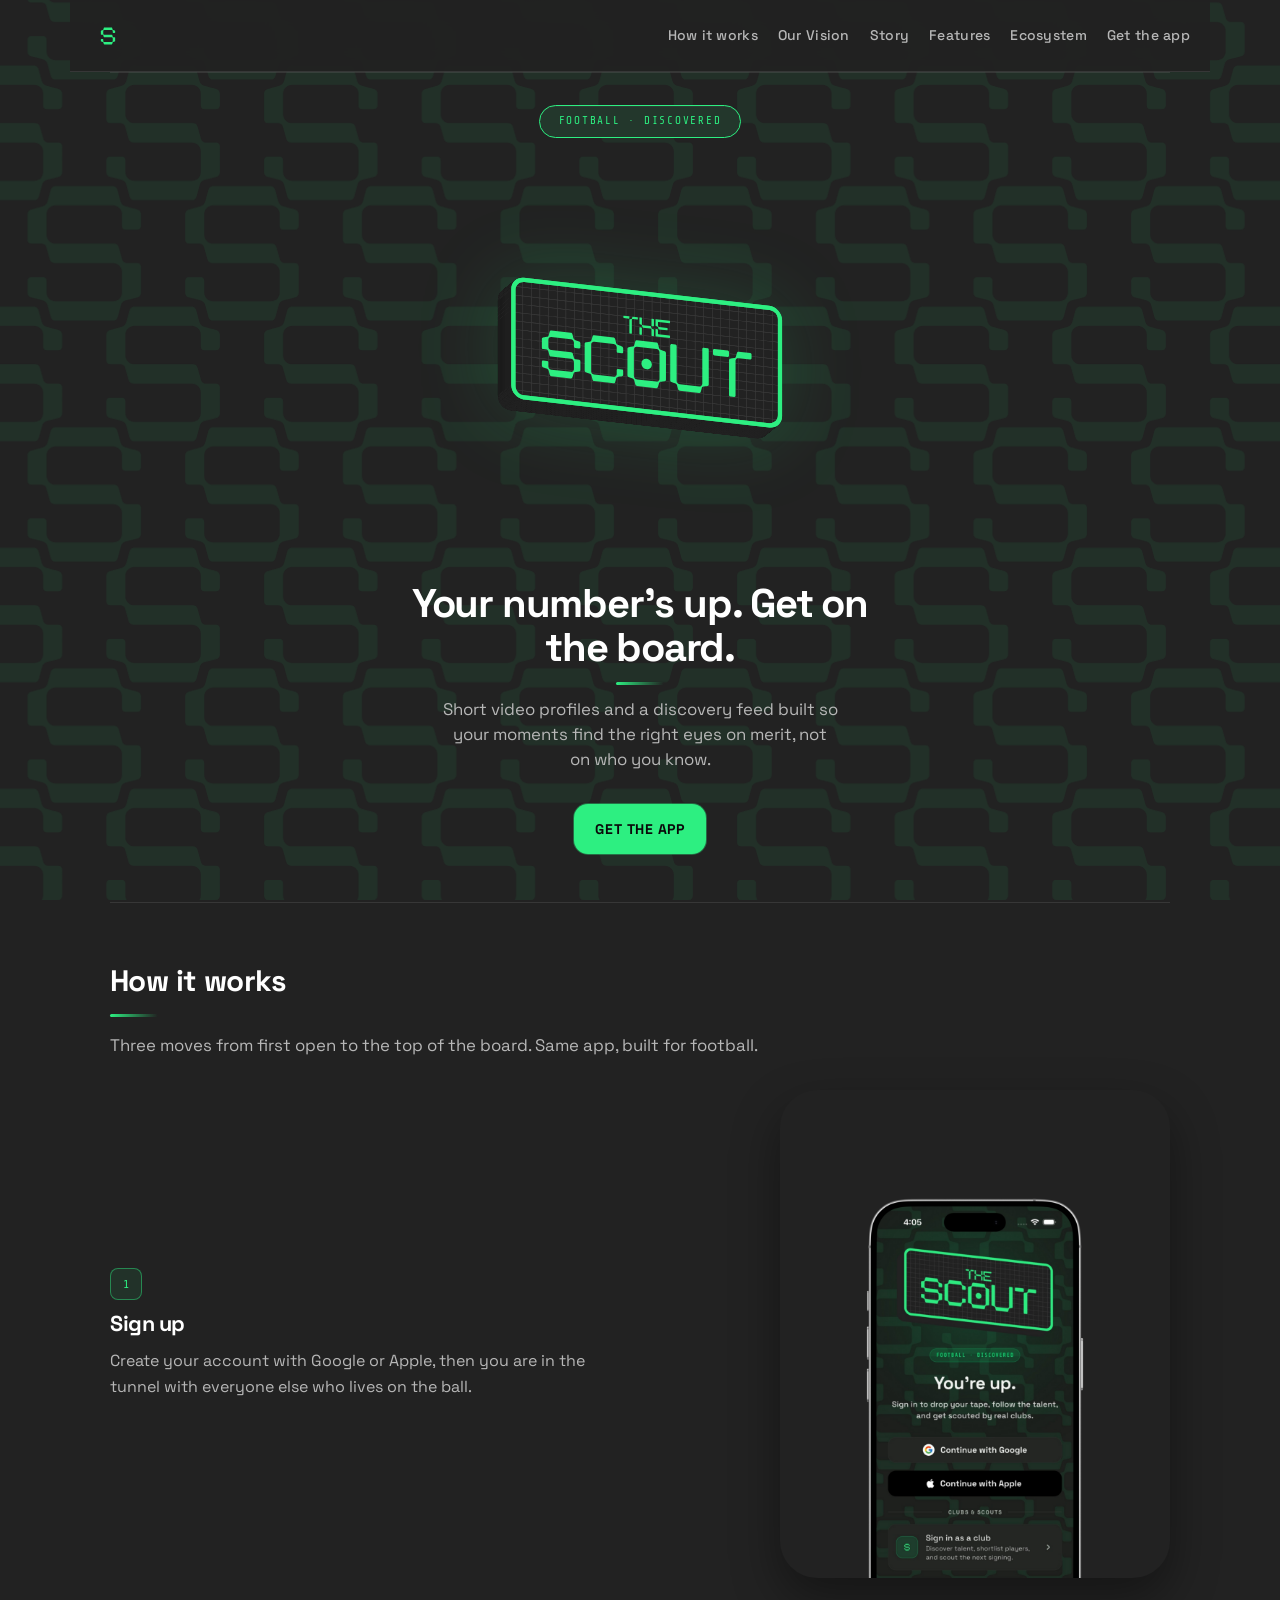
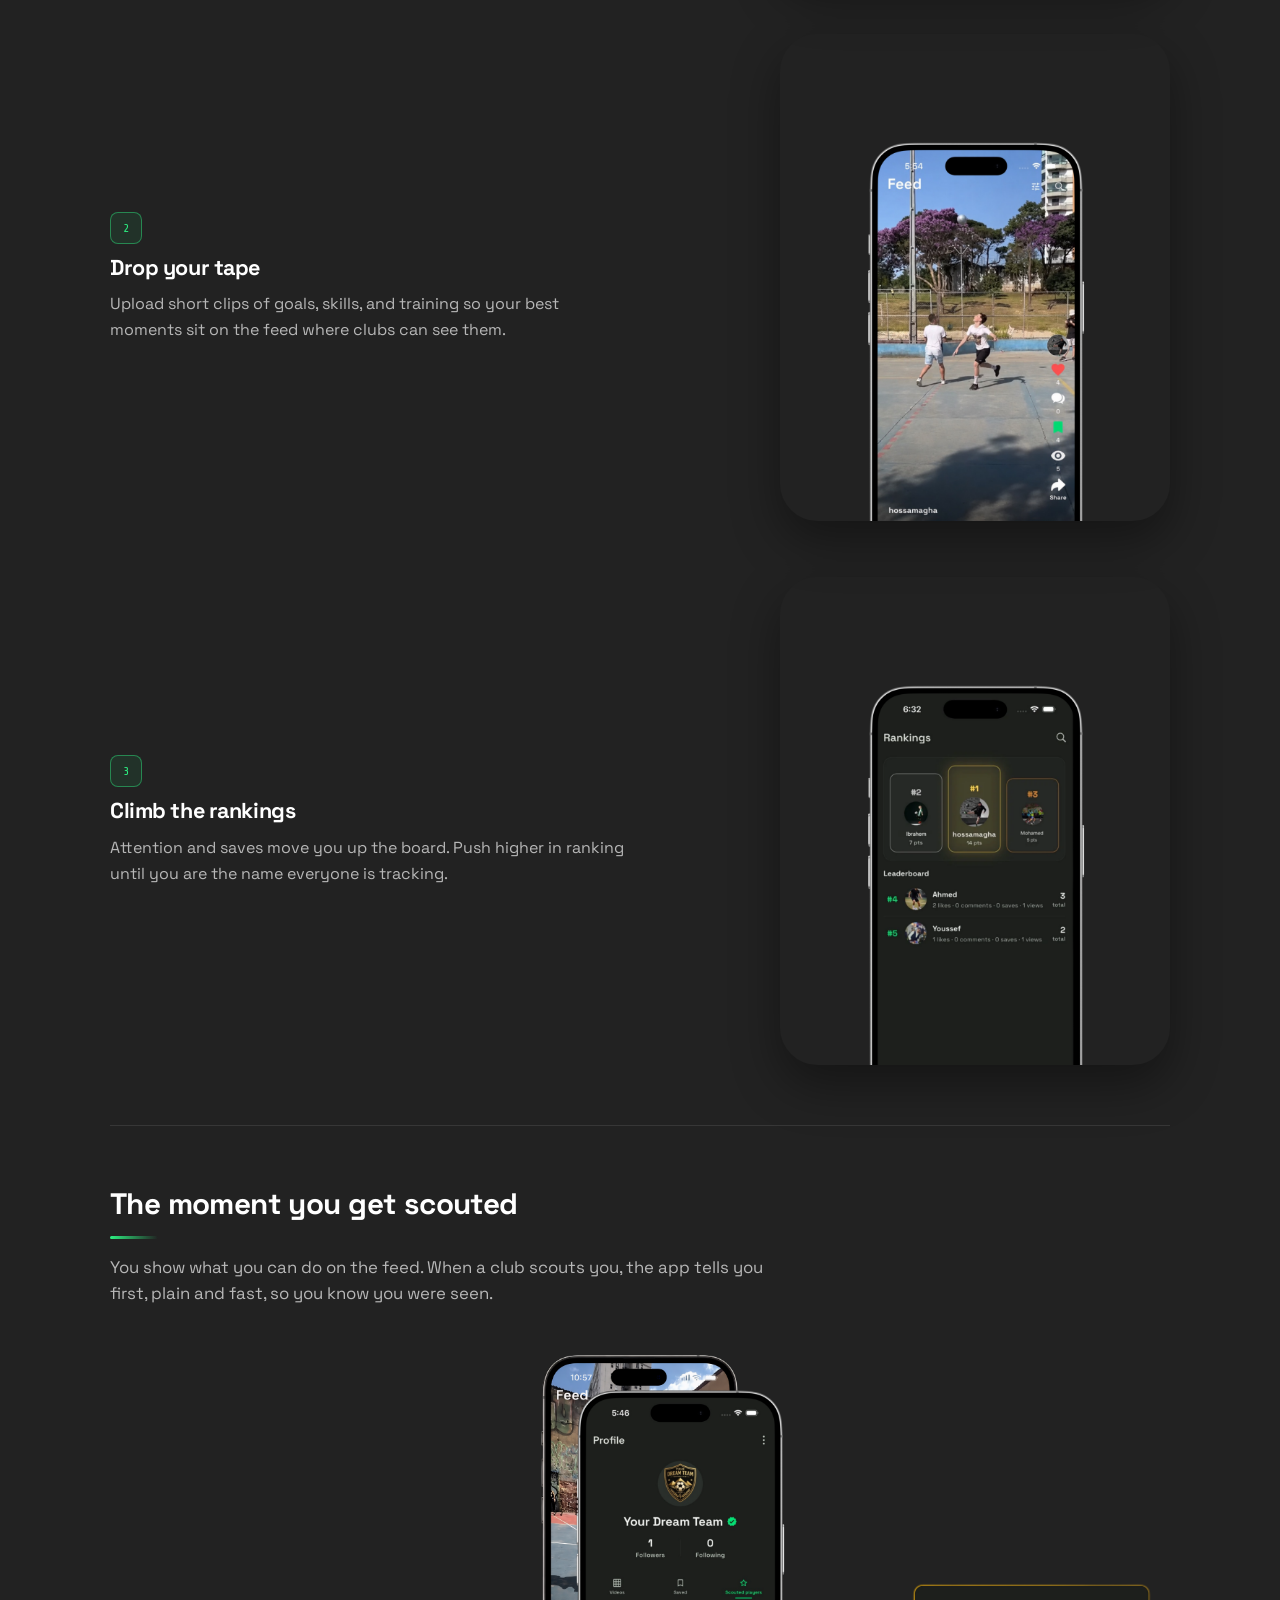
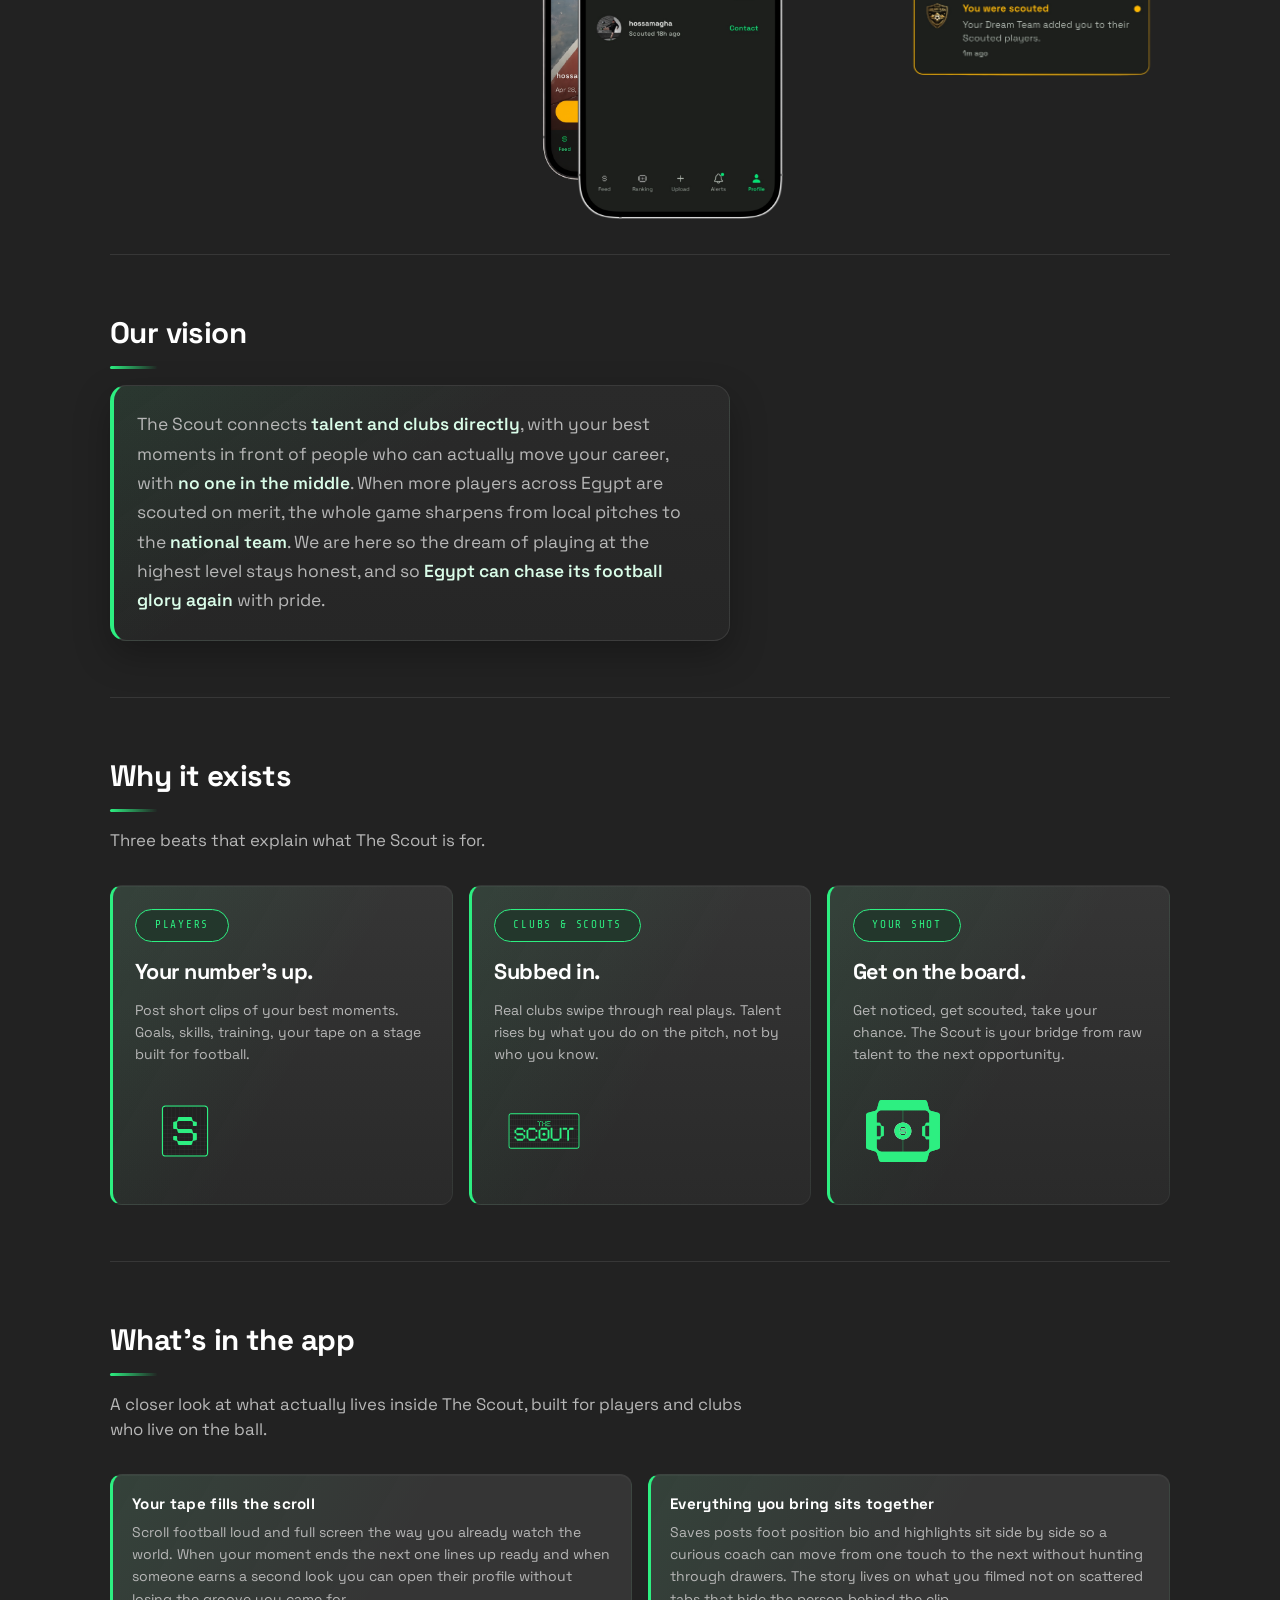
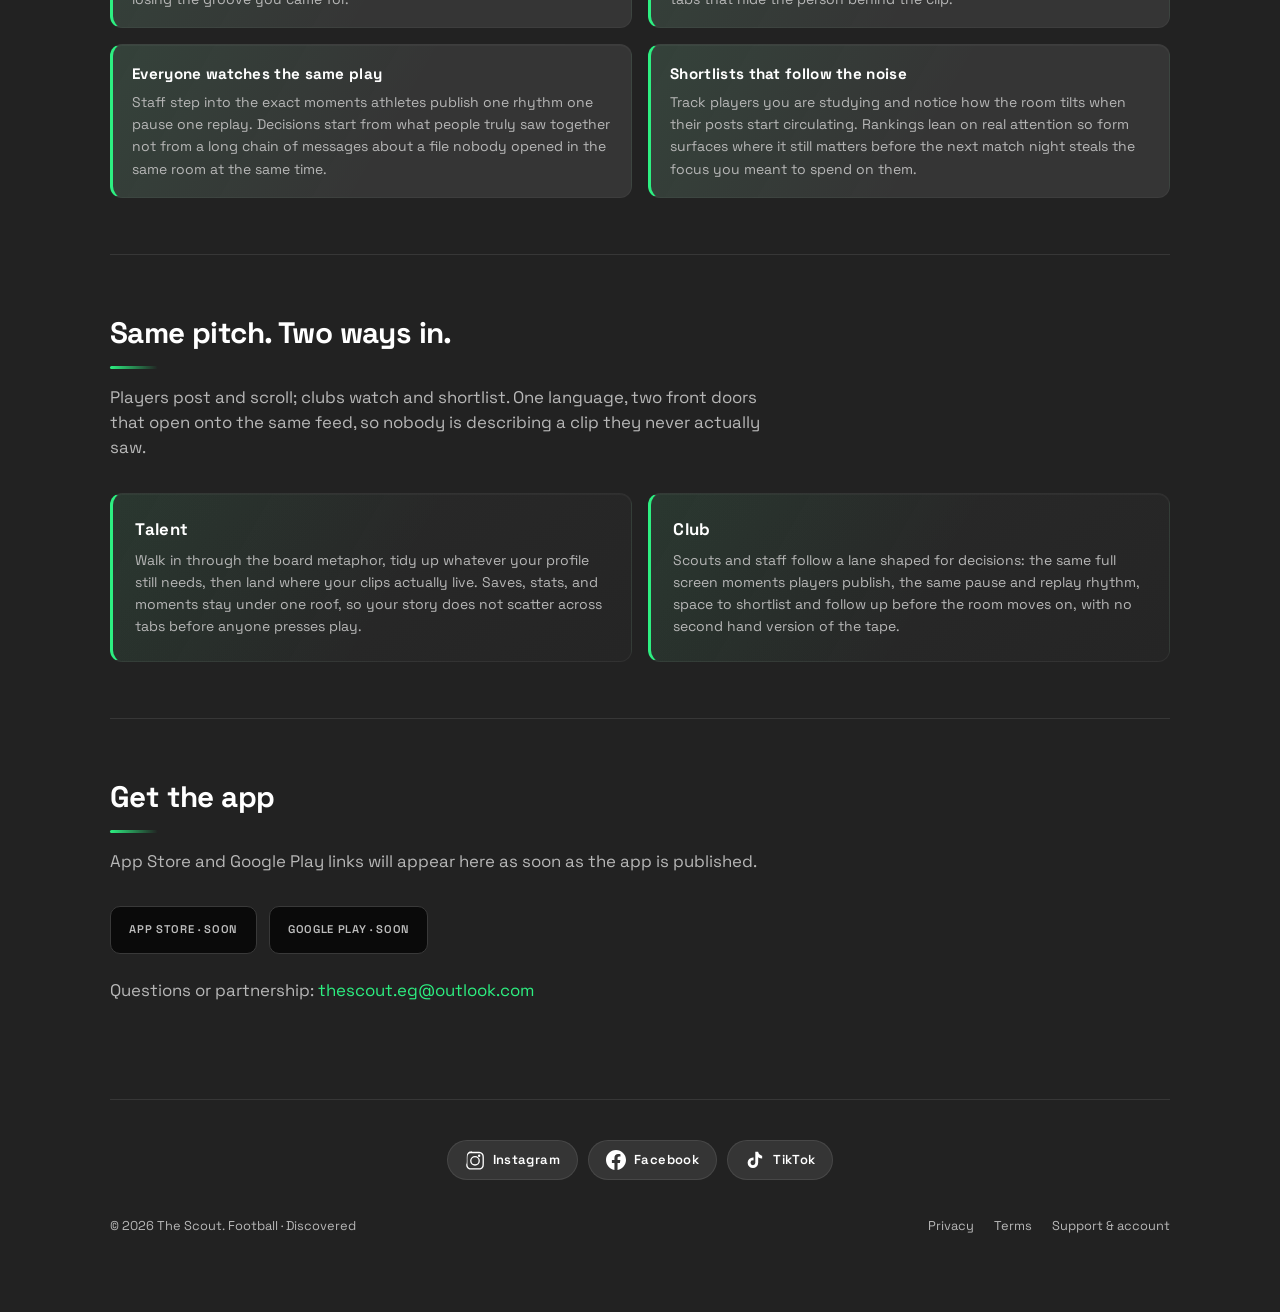
==== index.html @ c1dfa9cf "Add Instagram, Facebook, and TikTok buttons in footer Pill-style social links with icons; open in ne" ====
<!doctype html>
<html lang="en">
  <head>
    <meta charset="utf-8" />
    <meta name="viewport" content="width=device-width, initial-scale=1" />
    <title>The Scout · Football · Discovered</title>
    <meta
      name="description"
      content="The Scout connects Egyptian football talent with clubs directly, with video, profiles, and discovery and no gatekeepers in the middle."
    />
    <meta property="og:title" content="The Scout · Football · Discovered" />
    <meta
      property="og:description"
      content="Your moments, their decision, directly. Built so talent is seen on merit and Egypt’s game can rise again."
    />
    <meta property="og:type" content="website" />
    <link rel="icon" type="image/svg+xml" href="assets/brand/icon_s_green.svg" />
    <link rel="stylesheet" href="css/main.css?v=social-footer" />
    <script>
      document.documentElement.classList.add("js");
    </script>
  </head>
  <body>
    <div class="pattern-layer" aria-hidden="true"></div>
    <div class="glow-hero" aria-hidden="true"></div>

    <header class="nav">
      <div class="nav__progress" aria-hidden="true">
        <span class="nav__progress-bar"></span>
      </div>
      <div class="nav__ft-nod" id="ft-nod" hidden aria-hidden="true">
        <span class="nav__ft-nod__row">
          <svg
            class="nav__ft-nod__icon"
            width="11"
            height="11"
            viewBox="0 0 24 24"
            fill="none"
            stroke="currentColor"
            stroke-width="2"
            stroke-linecap="round"
            aria-hidden="true"
          >
            <circle cx="12" cy="14" r="7" />
            <path d="M12 11v3l2 1.5M9 2h6" />
          </svg>
          <span class="nav__ft-nod__mark" aria-hidden="true">90′</span>
        </span>
      </div>
      <a class="nav__brand" href="#top" aria-label="The Scout home">
        <img
          class="nav__icon"
          src="assets/brand/icon_s_green.svg"
          width="36"
          height="36"
          alt=""
        />
      </a>
      <nav aria-label="Page">
        <ul class="nav__links">
          <li><a href="#steps">How it works</a></li>
          <li><a href="#vision">Our Vision</a></li>
          <li><a href="#pillars">Story</a></li>
          <li><a href="#features">Features</a></li>
          <li><a href="#ecosystem">Ecosystem</a></li>
          <li><a href="#get-started">Get the app</a></li>
        </ul>
      </nav>
    </header>

    <main id="top" class="wrap">
      <section class="hero" aria-labelledby="hero-headline">
        <p class="hero__eyebrow accent-pill">Football · Discovered</p>
        <img
          class="hero__board"
          src="assets/brand/mark_3d.svg"
          width="400"
          height="260"
          alt="The Scout wordmark on a substitution board"
        />
        <h1 id="hero-headline" class="hero__headline">Your number’s up. Get on the board.</h1>
        <p class="hero__sub">
          Short video profiles and a discovery feed built so your moments find the right eyes on
          merit, not on who you know.
        </p>
        <div class="hero__ctas">
          <a class="btn btn--primary" href="#get-started">Get the app</a>
        </div>
      </section>

      <section id="steps" class="app-steps" aria-labelledby="steps-title">
        <h2 id="steps-title" class="section__title scroll-reveal">How it works</h2>
        <p class="section__lede scroll-reveal">
          Three moves from first open to the top of the board. Same app, built for football.
        </p>

        <article class="app-step scroll-reveal">
          <div class="app-step__copy">
            <span class="app-step__num" aria-hidden="true">1</span>
            <h3 class="app-step__title">Sign up</h3>
            <p class="app-step__text">
              Create your account with Google or Apple, then you are in the tunnel with everyone
              else who lives on the ball.
            </p>
          </div>
          <figure class="app-step__figure">
            <img
              class="app-step__img"
              src="assets/sign%20up%20screenshot.png?v=1"
              width="750"
              height="1624"
              alt="The Scout sign in screen with Continue with Google and Continue with Apple."
              loading="lazy"
              decoding="async"
            />
          </figure>
        </article>

        <article class="app-step scroll-reveal">
          <div class="app-step__copy">
            <span class="app-step__num" aria-hidden="true">2</span>
            <h3 class="app-step__title">Drop your tape</h3>
            <p class="app-step__text">
              Upload short clips of goals, skills, and training so your best moments sit on the feed
              where clubs can see them.
            </p>
          </div>
          <figure class="app-step__figure">
            <img
              class="app-step__img"
              src="assets/video%20screenshot.png?v=1"
              width="750"
              height="1624"
              alt="The Scout feed with a full screen clip and engagement actions."
              loading="lazy"
              decoding="async"
            />
          </figure>
        </article>

        <article class="app-step scroll-reveal">
          <div class="app-step__copy">
            <span class="app-step__num" aria-hidden="true">3</span>
            <h3 class="app-step__title">Climb the rankings</h3>
            <p class="app-step__text">
              Attention and saves move you up the board. Push higher in ranking until you are the
              name everyone is tracking.
            </p>
          </div>
          <figure class="app-step__figure">
            <img
              class="app-step__img"
              src="assets/Ranking%20screenshot.png?v=1"
              width="750"
              height="1624"
              alt="The Scout rankings screen with top three spotlight and leaderboard list."
              loading="lazy"
              decoding="async"
            />
          </figure>
        </article>
      </section>

      <section id="tape" class="tape-showcase tape-showcase--scout" aria-labelledby="tape-title">
        <h2 id="tape-title" class="section__title scroll-reveal">The moment you get scouted</h2>
        <p class="section__lede scroll-reveal">
          You show what you can do on the feed. When a club scouts you, the app tells you first, plain
          and fast, so you know you were seen.
        </p>
        <div class="tape-showcase__visual">
          <div class="tape-showcase__stage tape-scout-stack" id="tape-scout-stack">
            <figure class="tape-scout-base">
              <img
                class="tape-phone__img"
                src="assets/scouting.png?v=scout-feed-2026-05"
                width="780"
                height="1688"
                alt="The Scout feed with Scout action on a clip."
                loading="lazy"
                decoding="async"
              />
            </figure>
            <figure class="tape-scout-club">
              <img
                class="tape-phone__img"
                src="assets/club%20profile.png?v=1"
                width="780"
                height="1688"
                alt="Club profile with Scouted players tab and a player row."
                loading="lazy"
                decoding="async"
              />
            </figure>
            <div class="tape-scout-alert">
              <img
                class="tape-scout-alert__img"
                src="assets/scouted.png?v=1"
                width="640"
                height="240"
                alt="In-app alert: You were scouted. Your Dream Team added you to their Scouted players."
                loading="lazy"
                decoding="async"
              />
            </div>
          </div>
        </div>
      </section>

      <section id="vision" class="vision-section" aria-labelledby="vision-title">
        <h2 id="vision-title" class="section__title scroll-reveal">Our vision</h2>
        <div class="vision-panel scroll-reveal">
          <p class="vision-panel__text">
            The Scout connects <strong>talent and clubs directly</strong>, with your best moments in front
            of people who can actually move your career, with <strong>no one in the middle</strong>.
            When more players across Egypt are scouted on merit, the whole game sharpens from local
            pitches to the <strong>national team</strong>. We are here so the dream of playing at the
            highest level stays honest, and so <strong>Egypt can chase its football glory again</strong>
            with pride.
          </p>
        </div>
      </section>

      <section id="pillars" aria-labelledby="pillars-title">
        <h2 id="pillars-title" class="section__title scroll-reveal">Why it exists</h2>
        <p class="section__lede scroll-reveal">Three beats that explain what The Scout is for.</p>
        <div class="pillars">
          <article class="pillar scroll-reveal">
            <span class="accent-pill">Players</span>
            <h3 class="pillar__title">Your number’s up.</h3>
            <p>
              Post short clips of your best moments. Goals, skills, training, your tape on a stage
              built for football.
            </p>
            <img
              class="pillar__art"
              src="assets/brand/logo_app.svg"
              width="200"
              height="200"
              alt=""
            />
          </article>
          <article class="pillar scroll-reveal">
            <span class="accent-pill">Clubs &amp; Scouts</span>
            <h3 class="pillar__title">Subbed in.</h3>
            <p>
              Real clubs swipe through real plays. Talent rises by what you do on the pitch, not by
              who you know.
            </p>
            <img
              class="pillar__art"
              src="assets/brand/mark_board.svg"
              width="240"
              height="140"
              alt=""
            />
          </article>
          <article class="pillar scroll-reveal">
            <span class="accent-pill">Your shot</span>
            <h3 class="pillar__title">Get on the board.</h3>
            <p>
              Get noticed, get scouted, take your chance. The Scout is your bridge from raw talent
              to the next opportunity.
            </p>
            <img
              class="pillar__art"
              src="assets/brand/pitch_green.svg"
              width="280"
              height="160"
              alt=""
            />
          </article>
        </div>
      </section>

      <section id="features" aria-labelledby="features-title">
        <h2 id="features-title" class="section__title scroll-reveal">What’s in the app</h2>
        <p class="section__lede scroll-reveal">
          A closer look at what actually lives inside The Scout, built for players and clubs who
          live on the ball.
        </p>
        <div class="features features--quad">
          <div class="feature scroll-reveal">
            <h3>Your tape fills the scroll</h3>
            <p>
              Scroll football loud and full screen the way you already watch the world. When your
              moment ends the next one lines up ready and when someone earns a second look you can
              open their profile without losing the groove you came for.
            </p>
          </div>
          <div class="feature scroll-reveal">
            <h3>Everything you bring sits together</h3>
            <p>
              Saves posts foot position bio and highlights sit side by side so a curious coach can
              move from one touch to the next without hunting through drawers. The story lives on
              what you filmed not on scattered tabs that hide the person behind the clip.
            </p>
          </div>
          <div class="feature scroll-reveal">
            <h3>Everyone watches the same play</h3>
            <p>
              Staff step into the exact moments athletes publish one rhythm one pause one replay.
              Decisions start from what people truly saw together not from a long chain of messages
              about a file nobody opened in the same room at the same time.
            </p>
          </div>
          <div class="feature scroll-reveal">
            <h3>Shortlists that follow the noise</h3>
            <p>
              Track players you are studying and notice how the room tilts when their posts start
              circulating. Rankings lean on real attention so form surfaces where it still matters
              before the next match night steals the focus you meant to spend on them.
            </p>
          </div>
        </div>
      </section>

      <section id="ecosystem" aria-labelledby="eco-title">
        <h2 id="eco-title" class="section__title scroll-reveal">Same pitch. Two ways in.</h2>
        <p class="section__lede scroll-reveal">
          Players post and scroll; clubs watch and shortlist. One language, two front doors that
          open onto the same feed, so nobody is describing a clip they never actually saw.
        </p>
        <div class="dual">
          <div class="panel scroll-reveal">
            <h3>Talent</h3>
            <p>
              Walk in through the board metaphor, tidy up whatever your profile still needs, then
              land where your clips actually live. Saves, stats, and moments stay under one roof, so
              your story does not scatter across tabs before anyone presses play.
            </p>
          </div>
          <div class="panel scroll-reveal">
            <h3>Club</h3>
            <p>
              Scouts and staff follow a lane shaped for decisions: the same full screen moments
              players publish, the same pause and replay rhythm, space to shortlist and follow up
              before the room moves on, with no second hand version of the tape.
            </p>
          </div>
        </div>
      </section>

      <section id="get-started" aria-labelledby="get-title">
        <h2 id="get-title" class="section__title scroll-reveal">Get the app</h2>
        <p class="section__lede scroll-reveal">
          App Store and Google Play links will appear here as soon as the app is published.
        </p>
        <div class="stores scroll-reveal" aria-label="App stores (coming soon)">
          <span class="store-badge" title="Add App Store URL when available">App Store · soon</span>
          <span class="store-badge" title="Add Google Play URL when available">Google Play · soon</span>
        </div>
        <p class="section__lede" style="margin-top: 1.5rem; margin-bottom: 0.5rem">
          Questions or partnership:
          <a href="mailto:thescout.eg@outlook.com">thescout.eg@outlook.com</a>
        </p>
      </section>

      <footer>
        <nav class="social" aria-label="Follow The Scout on social media">
          <a
            class="social__btn"
            href="https://www.instagram.com/thescouteg/"
            target="_blank"
            rel="noopener noreferrer"
          >
            <svg class="social__icon" width="20" height="20" viewBox="0 0 24 24" aria-hidden="true">
              <path
                fill="currentColor"
                d="M12 2.163c3.204 0 3.584.012 4.85.07 1.17.054 1.97.24 2.427.403a4.92 4.92 0 0 1 1.77 1.153 4.92 4.92 0 0 1 1.153 1.77c.163.457.349 1.257.403 2.427.058 1.266.07 1.646.07 4.85s-.012 3.584-.07 4.85c-.054 1.17-.24 1.97-.403 2.427a4.92 4.92 0 0 1-1.153 1.77 4.92 4.92 0 0 1-1.77 1.153c-.457.163-1.257.349-2.427.403-1.266.058-1.646.07-4.85.07s-3.584-.012-4.85-.07c-1.17-.054-1.97-.24-2.427-.403a4.92 4.92 0 0 1-1.77-1.153 4.92 4.92 0 0 1-1.153-1.77c-.163-.457-.349-1.257-.403-2.427C2.175 15.747 2.163 15.367 2.163 12s.012-3.584.07-4.85c.054-1.17.24-1.97.403-2.427a4.92 4.92 0 0 1 1.153-1.77 4.92 4.92 0 0 1 1.77-1.153c.457-.163 1.257-.349 2.427-.403C8.416 2.175 8.796 2.163 12 2.163zm0 1.622c-3.16 0-3.533.012-4.771.07-1.006.046-1.554.215-1.918.357-.482.187-.826.41-1.187.771-.361.361-.584.705-.771 1.187-.142.364-.311.912-.357 1.918-.058 1.238-.07 1.611-.07 4.771s.012 3.533.07 4.771c.046 1.006.215 1.554.357 1.918.187.482.41.826.771 1.187.361.361.705.584 1.187.771.364.142.912.311 1.918.357 1.238.058 1.611.07 4.771.07s3.533-.012 4.771-.07c1.006-.046 1.554-.215 1.918-.357.482-.187.826-.41 1.187-.771.361-.361.584-.705.771-1.187.142-.364.311-.912.357-1.918.058-1.238.07-1.611.07-4.771s-.012-3.533-.07-4.771c-.046-1.006-.215-1.554-.357-1.918-.187-.482-.41-.826-.771-1.187a3.14 3.14 0 0 0-1.187-.771c-.364-.142-.912-.311-1.918-.357-1.238-.058-1.611-.07-4.771-.07zm0 3.351a5.864 5.864 0 1 1 0 11.728 5.864 5.864 0 0 1 0-11.728zm0 1.622a4.242 4.242 0 1 0 0 8.484 4.242 4.242 0 0 0 0-8.484zm6.406-1.845a1.44 1.44 0 1 1-2.881 0 1.44 1.44 0 0 1 2.881 0z"
              />
            </svg>
            Instagram
          </a>
          <a
            class="social__btn"
            href="https://www.facebook.com/profile.php?id=61590180351387"
            target="_blank"
            rel="noopener noreferrer"
          >
            <svg class="social__icon" width="20" height="20" viewBox="0 0 24 24" aria-hidden="true">
              <path
                fill="currentColor"
                d="M24 12.073c0-6.627-5.373-12-12-12s-12 5.373-12 12c0 5.99 4.388 10.954 10.125 11.854v-8.385H7.078v-3.47h3.047V9.43c0-3.007 1.792-4.669 4.533-4.669 1.312 0 2.686.235 2.686.235v2.953H15.83c-1.491 0-1.956.925-1.956 1.874v2.25h3.328l-.532 3.47h-2.796v8.385C19.612 23.027 24 18.062 24 12.073z"
              />
            </svg>
            Facebook
          </a>
          <a
            class="social__btn"
            href="https://www.tiktok.com/@thescouteg"
            target="_blank"
            rel="noopener noreferrer"
          >
            <svg class="social__icon" width="20" height="20" viewBox="0 0 24 24" aria-hidden="true">
              <path
                fill="currentColor"
                d="M19.59 6.69a4.83 4.83 0 0 1-3.77-4.25V2h-3.45v13.67a2.89 2.89 0 0 1-2.88 2.5 2.89 2.89 0 0 1-2.89-2.89 2.89 2.89 0 0 1 2.89-2.89c.28 0 .54.04.79.1V9.01a6.27 6.27 0 0 0-.79-.05 6.34 6.34 0 0 0-6.34 6.34 6.34 6.34 0 0 0 6.34 6.34 6.34 6.34 0 0 0 6.33-6.34V8.69a8.18 8.18 0 0 0 4.78 1.52V6.76a4.85 4.85 0 0 1-1.01-.07z"
              />
            </svg>
            TikTok
          </a>
        </nav>
        <div class="row">
          <p>
            © <span id="y"></span> The Scout. Football · Discovered
          </p>
          <div class="legal" aria-label="Legal">
            <a href="legal/privacy.html">Privacy</a>
            <a href="legal/terms.html">Terms</a>
            <a href="legal/support.html">Support &amp; account</a>
          </div>
        </div>
      </footer>
    </main>
    <script>
      (function redirectLegacyShareHash() {
        // Legacy links used `/#/s/<shareId>`. Route them to the new static share page.
        const hash = (window.location.hash || "").replace(/^#/, "");
        const m = hash.match(/^\/?s\/([^/?#]+)/i);
        if (!m) return;
        const shareId = encodeURIComponent(decodeURIComponent(m[1]));
        window.location.replace(`share/?shareId=${shareId}`);
      })();

      document.getElementById("y").textContent = new Date().getFullYear();

      (function scrollPolish() {
        const nav = document.querySelector(".nav");
        const reduceMotion = window.matchMedia("(prefers-reduced-motion: reduce)").matches;
        const reveals = document.querySelectorAll(".scroll-reveal");

        const ftNod = document.getElementById("ft-nod");
        const FT_NOD_KEY = "theScoutFtNod";

        const setProgress = () => {
          if (!nav) return 0;
          const scrollTop = window.scrollY || document.documentElement.scrollTop;
          const doc =
            document.documentElement.scrollHeight - document.documentElement.clientHeight;
          const p = doc > 0 ? Math.min(1, Math.max(0, scrollTop / doc)) : 0;
          nav.style.setProperty("--scroll-progress", String(p));
          return p;
        };

        const maybeFullTimeNod = (p) => {
          if (reduceMotion || !ftNod || sessionStorage.getItem(FT_NOD_KEY) === "1") return;
          if (p < 0.997) return;
          sessionStorage.setItem(FT_NOD_KEY, "1");
          ftNod.hidden = false;
          ftNod.classList.add("nav__ft-nod--play");
          let finished = false;
          const done = () => {
            if (finished) return;
            finished = true;
            ftNod.classList.remove("nav__ft-nod--play");
            ftNod.hidden = true;
            ftNod.removeEventListener("animationend", done);
          };
          ftNod.addEventListener("animationend", done);
          setTimeout(done, 3200);
        };

        const setRevealFromScroll = () => {
          if (reduceMotion) return;
          const vh = window.innerHeight || 1;
          /* fadeEnd at 1×vh: linear hits 1 when the block’s top reaches the viewport bottom edge (solid while still low), not near the top. Ramp from just below the fold. */
          const fadeStart = vh * 1.1;
          const fadeEnd = vh * 1.0;
          const span = Math.max(40, fadeStart - fadeEnd);
          const gamma = 0.95;
          reveals.forEach((el) => {
            const top = el.getBoundingClientRect().top;
            const linear = Math.min(1, Math.max(0, (fadeStart - top) / span));
            const t = Math.pow(linear, gamma);
            el.style.setProperty("--reveal", String(t));
          });
        };

        const tape = document.querySelector("#tape.tape-showcase--scout");
        const setTapeStackProgress = () => {
          if (!tape) return;
          if (reduceMotion) {
            const r = tape.getBoundingClientRect();
            const vh = window.innerHeight || 1;
            const inView = r.bottom > 0 && r.top < vh;
            tape.style.setProperty("--tape-club", inView ? "1" : "0");
            tape.style.setProperty("--tape-alert", inView ? "1" : "0");
            return;
          }
          const vh = window.innerHeight || 1;
          const r = tape.getBoundingClientRect();
          const top = r.top;
          const h = Math.max(r.height, vh * 0.35);
          const uStart = vh * 0.993;
          const uEnd = -h * 0.5;
          const span = Math.max(250, uStart - uEnd);
          let u = (uStart - top) / span;
          u = Math.min(1, Math.max(0, u));
          const club = Math.min(1, Math.max(0, (u - 0.32) / 0.28));
          const alert = Math.min(1, Math.max(0, (u - 0.6) / 0.32));
          tape.style.setProperty("--tape-club", String(Math.pow(club, 0.94)));
          tape.style.setProperty("--tape-alert", String(Math.pow(alert, 0.92)));
        };

        let ticking = 0;
        const tick = () => {
          ticking = 0;
          const p = setProgress();
          setRevealFromScroll();
          setTapeStackProgress();
          maybeFullTimeNod(p);
        };

        tick();
        window.addEventListener(
          "scroll",
          () => {
            if (ticking) return;
            ticking = requestAnimationFrame(tick);
          },
          { passive: true }
        );
        window.addEventListener(
          "resize",
          () => {
            if (ticking) return;
            ticking = requestAnimationFrame(tick);
          },
          { passive: true }
        );

        if (reduceMotion) {
          reveals.forEach((el) => el.style.removeProperty("--reveal"));
        }
      })();
    </script>
  </body>
</html>
---- css/main.css ----
/* The Scout — marketing site. Palette from lib/core/constants/app_colors.dart */
@font-face {
  font-family: "Space Grotesk";
  src: url("../assets/Fonts/Space_Grotesk/static/SpaceGrotesk-Regular.ttf") format("truetype");
  font-weight: 400;
  font-style: normal;
  font-display: swap;
}

@font-face {
  font-family: "Space Grotesk";
  src: url("../assets/Fonts/Space_Grotesk/static/SpaceGrotesk-Medium.ttf") format("truetype");
  font-weight: 500;
  font-style: normal;
  font-display: swap;
}

@font-face {
  font-family: "Space Grotesk";
  src: url("../assets/Fonts/Space_Grotesk/static/SpaceGrotesk-SemiBold.ttf") format("truetype");
  font-weight: 600;
  font-style: normal;
  font-display: swap;
}

@font-face {
  font-family: "Space Grotesk";
  src: url("../assets/Fonts/Space_Grotesk/static/SpaceGrotesk-Bold.ttf") format("truetype");
  font-weight: 700;
  font-style: normal;
  font-display: swap;
}

@font-face {
  font-family: "Share Tech Mono";
  src: url("../assets/Fonts/Share_Tech_Mono/ShareTechMono-Regular.ttf") format("truetype");
  font-weight: 400;
  font-style: normal;
  font-display: swap;
}

:root {
  --scaffold: #222222;
  --surface: #2a2a2a;
  --surface-2: #353535;
  --text: #ffffff;
  --text-muted: #b7b7b7;
  --accent: #2def81;
  --accent-soft: rgba(45, 239, 129, 0.2);
  --accent-wash: rgba(45, 239, 129, 0.12);
  --board-line: #5e5e5e;
  --danger: #ff4d4d;
  --font-display: "Space Grotesk", system-ui, sans-serif;
  --font-body: "Space Grotesk", system-ui, sans-serif;
  --font-mono: "Share Tech Mono", ui-monospace, monospace;
  --radius: 16px;
  --radius-sm: 12px;
  --nav-h: 72px;
  --max: 1100px;
  --pattern-opacity: 0.07;
}

*,
*::before,
*::after {
  box-sizing: border-box;
}

html {
  scroll-behavior: smooth;
}

@media (prefers-reduced-motion: reduce) {
  html {
    scroll-behavior: auto;
  }

  *,
  *::before,
  *::after {
    animation-duration: 0.01ms !important;
    transition-duration: 0.01ms !important;
  }
}

body {
  margin: 0;
  font-family: var(--font-body);
  font-size: 16px;
  font-weight: 400;
  line-height: 1.5;
  color: var(--text);
  background: var(--scaffold);
  -webkit-font-smoothing: antialiased;
}

::selection {
  background: rgba(45, 239, 129, 0.28);
  color: var(--text);
}

a {
  color: var(--accent);
  text-decoration: none;
}

a:hover {
  text-decoration: underline;
  text-underline-offset: 3px;
}

img,
svg {
  max-width: 100%;
  height: auto;
  vertical-align: middle;
}

/* —— Pattern + glow (echo StartupBrandSplash) —— */
.pattern-layer {
  position: fixed;
  inset: 0;
  z-index: 0;
  pointer-events: none;
  opacity: var(--pattern-opacity);
  background: url("../assets/brand/pattern.svg") center / cover no-repeat;
}

.glow-hero {
  position: fixed;
  top: -20%;
  left: 50%;
  transform: translateX(-50%);
  width: min(100vw, 900px);
  height: 70vh;
  z-index: 0;
  pointer-events: none;
  background: radial-gradient(ellipse 80% 60% at 50% 0%,
      rgba(45, 239, 129, 0.12),
      transparent 55%);
}

/* —— Nav —— */
.nav {
  --scroll-progress: 0;
  position: sticky;
  top: 0;
  z-index: 100;
  display: flex;
  align-items: center;
  justify-content: space-between;
  min-height: var(--nav-h);
  padding: 0 1.25rem;
  max-width: calc(var(--max) + 2.5rem);
  margin: 0 auto;
  border-bottom: 1px solid rgba(94, 94, 94, 0.35);
  background: color-mix(in srgb, var(--scaffold) 88%, transparent);
  backdrop-filter: blur(12px);
}

.nav__progress {
  position: absolute;
  left: 0;
  right: 0;
  bottom: 0;
  height: 2px;
  overflow: hidden;
  pointer-events: none;
  z-index: 2;
}

.nav__progress-bar {
  display: block;
  height: 100%;
  width: 100%;
  transform-origin: left center;
  transform: scaleX(var(--scroll-progress, 0));
  background: var(--accent);
  opacity: 0.88;
}

/* Easter egg: tiny stopwatch + 90′ when progress first hits full (session once; see index.html). */
.nav__ft-nod {
  position: absolute;
  right: 1rem;
  bottom: 5px;
  z-index: 3;
  display: flex;
  align-items: center;
  pointer-events: none;
  color: rgba(183, 183, 183, 0.72);
  font-family: var(--font-mono);
  font-size: 10px;
  font-weight: 400;
  letter-spacing: 0.06em;
  line-height: 1;
  opacity: 0;
}

.nav__ft-nod__row {
  display: inline-flex;
  align-items: center;
  gap: 0.2rem;
}

.nav__ft-nod__icon {
  display: block;
  flex-shrink: 0;
  opacity: 0.88;
}

.nav__ft-nod__mark {
  transform: translateY(0.5px);
}

.nav__ft-nod--play {
  animation: scout-ft-nod 2.75s ease forwards;
}

@keyframes scout-ft-nod {
  0% {
    opacity: 0;
    transform: translateY(3px);
  }

  14% {
    opacity: 0.52;
    transform: translateY(0);
  }

  72% {
    opacity: 0.46;
    transform: translateY(0);
  }

  100% {
    opacity: 0;
    transform: translateY(0);
  }
}

@media (prefers-reduced-motion: reduce) {
  .nav__ft-nod--play {
    animation: none;
  }
}

@media (max-width: 720px) {
  .nav__ft-nod {
    right: 0.45rem;
    bottom: 4px;
    font-size: 9px;
  }

  .nav__ft-nod__icon {
    width: 10px;
    height: 10px;
  }
}

@media (prefers-reduced-motion: no-preference) {
  .nav__progress-bar {
    transition: transform 0.12s ease-out;
  }

  /* Opacity scrubbed from scroll via --reveal on each element (see index.html). */
  .js .scroll-reveal {
    opacity: var(--reveal, 0);
  }
}

@media (prefers-reduced-motion: reduce) {
  .js .scroll-reveal {
    opacity: 1;
  }
}

@media print {
  .scroll-reveal {
    opacity: 1 !important;
  }
}

.nav__brand {
  display: flex;
  align-items: center;
  gap: 0.65rem;
}

.nav__icon {
  width: 36px;
  height: 36px;
}

.nav__links {
  display: flex;
  flex-wrap: wrap;
  align-items: center;
  justify-content: flex-end;
  gap: 0.35rem 1.25rem;
  list-style: none;
  margin: 0;
  padding: 0;
  font-size: 0.875rem;
  font-weight: 500;
  letter-spacing: 0.02em;
}

.nav__links a {
  color: var(--text-muted);
  text-decoration: none;
  transition: color 0.18s ease;
}

.nav__links a:hover {
  color: var(--accent);
  text-decoration: none;
}

.nav__links a:focus-visible {
  outline: 2px solid var(--accent);
  outline-offset: 3px;
  border-radius: 4px;
}

/* —— Layout —— */
.wrap {
  position: relative;
  z-index: 1;
  max-width: var(--max);
  margin: 0 auto;
  padding: 0 1.25rem 4rem;
}

/* —— Hero —— */
.hero {
  min-height: calc(100vh - var(--nav-h));
  display: flex;
  flex-direction: column;
  align-items: center;
  justify-content: center;
  text-align: center;
  padding: 2rem 0 3rem;
}

/* Neon pill: mono inside only (reference UI). Use sparingly. */
.accent-pill {
  display: inline-flex;
  align-items: center;
  justify-content: center;
  margin: 0;
  padding: 0.5rem 1.15rem;
  font-family: var(--font-mono);
  font-size: 0.6875rem;
  font-weight: 400;
  letter-spacing: 0.16em;
  line-height: 1.35;
  text-transform: uppercase;
  color: var(--accent);
  border: 1px solid var(--accent);
  border-radius: 9999px;
  background: color-mix(in srgb, var(--accent) 10%, var(--scaffold) 90%);
  box-shadow: inset 0 1px 0 rgba(255, 255, 255, 0.04);
}

.hero__eyebrow.accent-pill {
  margin: 0 0 1.25rem;
}

.hero__board {
  width: min(92vw, 400px);
  margin-bottom: 1.5rem;
  filter: drop-shadow(0 0 40px rgba(45, 239, 129, 0.15));
}

.hero__headline {
  font-family: var(--font-display);
  font-size: clamp(1.75rem, 4vw, 2.5rem);
  font-weight: 700;
  letter-spacing: -0.03em;
  line-height: 1.1;
  margin: 0 0 0.75rem;
  max-width: 20ch;
}

.hero__headline::after {
  content: "";
  display: block;
  width: 3rem;
  height: 3px;
  margin: 0.75rem auto 0;
  border-radius: 2px;
  background: linear-gradient(90deg, var(--accent), transparent);
}

.hero__sub {
  color: var(--text-muted);
  font-size: 1.05rem;
  max-width: 36ch;
  margin: 0 0 2rem;
}

.hero__ctas {
  display: flex;
  flex-wrap: wrap;
  gap: 0.75rem;
  justify-content: center;
}

/* —— Buttons —— */
.btn {
  display: inline-flex;
  align-items: center;
  justify-content: center;
  gap: 0.5rem;
  padding: 0.9rem 1.35rem;
  font-family: var(--font-body);
  font-size: 0.875rem;
  font-weight: 700;
  letter-spacing: 0.04em;
  text-transform: uppercase;
  text-decoration: none;
  border: none;
  border-radius: 14px;
  cursor: pointer;
  transition: background 0.2s, color 0.2s, box-shadow 0.2s;
}

.btn:focus-visible {
  outline: 2px solid var(--accent);
  outline-offset: 3px;
}

.btn:disabled,
.btn[aria-disabled="true"] {
  opacity: 0.55;
  cursor: not-allowed;
  pointer-events: none;
}

.btn--primary {
  background: var(--accent);
  color: #0a0a0a;
  box-shadow: 0 0 0 1px rgba(45, 239, 129, 0.35);
}

.btn--primary:hover {
  filter: brightness(1.05);
  text-decoration: none;
  box-shadow: 0 0 24px rgba(45, 239, 129, 0.25);
}

.btn--ghost {
  background: var(--surface-2);
  color: var(--text);
  border: 1px solid rgba(94, 94, 94, 0.5);
}

.btn--ghost:hover {
  border-color: var(--accent);
  color: var(--accent);
  text-decoration: none;
}

/* —— Sections —— */
section {
  padding: 3.5rem 0;
  border-top: 1px solid rgba(94, 94, 94, 0.35);
}

.section__title {
  font-family: var(--font-display);
  font-size: clamp(1.5rem, 3vw, 1.85rem);
  font-weight: 700;
  letter-spacing: -0.02em;
  margin: 0 0 1rem;
}

.section__title::after {
  content: "";
  display: block;
  width: 3rem;
  height: 3px;
  margin-top: 0.65rem;
  border-radius: 2px;
  background: linear-gradient(90deg, var(--accent), transparent);
}

.section__lede {
  color: var(--text-muted);
  max-width: 60ch;
  margin: 0 0 2rem;
  font-size: 1.05rem;
}

.section__lede strong {
  color: color-mix(in srgb, var(--text) 88%, var(--accent) 12%);
  font-weight: 600;
}

/* —— How it works (onboarding mockups) —— */
.app-step {
  display: grid;
  gap: 1.35rem;
  align-items: start;
  margin: 0 0 3.25rem;
  padding-bottom: 0.25rem;
}

.app-step:last-of-type {
  margin-bottom: 0;
}

.app-step__copy {
  max-width: 52ch;
}

.app-step__num {
  display: inline-flex;
  align-items: center;
  justify-content: center;
  width: 2rem;
  height: 2rem;
  margin-bottom: 0.5rem;
  font-family: var(--font-mono);
  font-size: 0.75rem;
  font-weight: 400;
  letter-spacing: 0.08em;
  color: var(--accent);
  border: 1px solid rgba(45, 239, 129, 0.45);
  border-radius: 8px;
  background: rgba(45, 239, 129, 0.08);
}

.app-step__title {
  font-family: var(--font-display);
  font-size: clamp(1.15rem, 2.4vw, 1.35rem);
  font-weight: 700;
  letter-spacing: -0.02em;
  margin: 0 0 0.45rem;
  color: var(--text);
}

.app-step__text {
  margin: 0;
  color: var(--text-muted);
  font-size: 1rem;
  line-height: 1.62;
}

.app-step__figure {
  margin: 0;
  justify-self: center;
  width: 100%;
  max-width: min(390px, 86vw);
}

.app-step__img {
  display: block;
  width: 100%;
  height: auto;
  border-radius: 2.35rem;
  box-shadow: 0 20px 48px rgba(0, 0, 0, 0.38);
}

@media (min-width: 820px) {
  .app-step {
    grid-template-columns: minmax(0, 1fr) min(390px, 44vw);
    gap: 2rem 2.5rem;
    align-items: center;
  }

  .app-step__figure {
    justify-self: end;
    max-width: min(413px, 44vw);
  }
}

/* —— Tape showcase (stacked scout moment) —— */
.tape-showcase {
  overflow-x: clip;
}

.tape-showcase--scout {
  --tape-club: 0;
  --tape-alert: 0;
}

.tape-showcase__visual {
  margin-top: 0.25rem;
  padding: 0;
  background: none;
  border: none;
  box-shadow: none;
}

.tape-showcase__stage.tape-scout-stack {
  position: relative;
  width: 100%;
  max-width: min(348px, 92vw);
  margin-inline: auto;
  line-height: 0;
}

.tape-scout-base {
  position: relative;
  z-index: 1;
  margin: 0;
}

.tape-phone__img {
  display: block;
  width: 100%;
  height: auto;
  border-radius: 2.35rem;
}

.tape-scout-club {
  position: absolute;
  left: 0;
  top: 0;
  z-index: 2;
  width: 100%;
  height: 100%;
  margin: 0;
  display: flex;
  align-items: flex-start;
  justify-content: center;
  pointer-events: none;
}

.tape-scout-club .tape-phone__img {
  width: 100%;
  height: auto;
  max-width: 100%;
  border-radius: 2.35rem;
  opacity: var(--tape-club, 0);
  transform: translate(
      calc((1 - var(--tape-club, 0)) * 46% + var(--tape-club, 0) * 11%),
      calc((1 - var(--tape-club, 0)) * 36% + var(--tape-club, 0) * 8%)
    )
    scale(calc(0.94 + 0.06 * var(--tape-club, 0)));
}

.tape-scout-alert {
  position: absolute;
  z-index: 3;
  left: auto;
  right: max(0.55%, 0.08rem);
  top: auto;
  bottom: 0;
  width: min(268px, 78%);
  max-width: calc(100% - 0.85rem);
  pointer-events: none;
  /* Slide R→L; +2px right and +10px down vs previous rest (single translate). */
  transform: translate(
    calc(2px + (1 - var(--tape-alert, 0)) * min(95vw, 320px)),
    10px
  );
}

.tape-scout-alert__img {
  display: block;
  width: 100%;
  height: auto;
}

@media (min-width: 900px) {
  .tape-showcase__stage.tape-scout-stack {
    max-width: min(368px, 36vw);
  }

  .tape-scout-alert {
    width: min(292px, 72%);
    right: max(0.45%, 0.06rem);
    bottom: 0;
    transform: translate(
      calc(2px + (1 - var(--tape-alert, 0)) * min(90vw, 340px)),
      10px
    );
  }
}

/* —— Our vision (statement panel) —— */
.vision-panel {
  max-width: 62ch;
  margin: 0;
  padding: 1.55rem 1.5rem 1.55rem 1.45rem;
  border-radius: var(--radius);
  border: 1px solid rgba(94, 94, 94, 0.38);
  border-left: 4px solid var(--accent);
  background:
    linear-gradient(145deg, rgba(45, 239, 129, 0.07) 0%, transparent 42%),
    linear-gradient(180deg, var(--surface) 0%, #262626 100%);
  box-shadow: 0 14px 36px rgba(0, 0, 0, 0.28);
}

.vision-panel__text {
  margin: 0;
  color: var(--text-muted);
  font-size: clamp(1rem, 2.3vw, 1.09rem);
  line-height: 1.68;
  font-weight: 400;
}

.vision-panel__text strong {
  color: color-mix(in srgb, var(--text) 82%, var(--accent) 18%);
  font-weight: 600;
}

@media (max-width: 720px) {
  .vision-panel {
    padding: 1.25rem 1.15rem 1.25rem 1.1rem;
  }
}

/* —— Pillars (onboarding echo) —— */
.pillars {
  display: grid;
  grid-template-columns: repeat(auto-fit, minmax(260px, 1fr));
  gap: 1rem;
}

.pillar {
  position: relative;
  background:
    linear-gradient(120deg, rgba(45, 239, 129, 0.07) 0%, transparent 55%),
    linear-gradient(180deg, var(--surface-2) 0%, var(--surface) 100%);
  border-radius: var(--radius-sm);
  padding: 1.45rem 1.35rem 1.45rem 1.4rem;
  border: 1px solid rgba(94, 94, 94, 0.22);
  border-left: 3px solid var(--accent);
  box-shadow: inset 0 1px 0 rgba(255, 255, 255, 0.035);
  overflow: hidden;
}

/* Same pill as hero “Our vision”; only spacing differs in context */
.pillar>.accent-pill {
  margin: 0 0 0.85rem;
}

.pillar__title {
  font-family: var(--font-display);
  font-size: 1.35rem;
  font-weight: 700;
  letter-spacing: -0.02em;
  margin: 0 0 0.65rem;
}

/* Pillar labels use `<span class="accent-pill">` so this never hits the pill. */
.pillar p {
  margin: 0;
  color: var(--text-muted);
  font-size: 0.875rem;
  line-height: 1.58;
}

.pillar__art {
  margin-top: 1rem;
  max-height: 100px;
  object-fit: contain;
  object-position: left;
}

/* —— Feature grid —— */
.features {
  display: grid;
  grid-template-columns: repeat(auto-fill, minmax(240px, 1fr));
  gap: 1rem;
}

.features--quad {
  grid-template-columns: 1fr;
}

@media (min-width: 680px) {
  .features--quad {
    grid-template-columns: repeat(2, minmax(0, 1fr));
  }
}

.feature {
  position: relative;
  background:
    linear-gradient(120deg, rgba(45, 239, 129, 0.07) 0%, transparent 55%),
    var(--surface-2);
  border-radius: var(--radius-sm);
  padding: 1.1rem 1.15rem 1.1rem 1.2rem;
  border: 1px solid rgba(94, 94, 94, 0.22);
  border-left: 3px solid var(--accent);
  box-shadow: inset 0 1px 0 rgba(255, 255, 255, 0.035);
}

.feature h3 {
  font-size: 0.95rem;
  font-weight: 700;
  margin: 0 0 0.35rem;
  letter-spacing: 0.02em;
}

.feature p {
  margin: 0;
  font-size: 0.875rem;
  color: var(--text-muted);
  line-height: 1.58;
}

/* —— Ecosystem / roles —— */
.dual {
  display: grid;
  grid-template-columns: 1fr 1fr;
  gap: 1rem;
}

@media (max-width: 720px) {
  .dual {
    grid-template-columns: 1fr;
  }

  /*
    Mobile: one short row — S icon + horizontally scrollable links.
    Avoids a tall multi-line grid and the “orphan” full-width CTA line.
  */
  .nav {
    flex-direction: row;
    align-items: center;
    justify-content: flex-start;
    gap: 0.65rem;
    padding: 0.45rem 0.75rem;
    min-height: 0;
  }

  .nav__brand {
    flex-shrink: 0;
  }

  .nav>nav {
    flex: 1;
    min-width: 0;
    overflow: hidden;
  }

  .nav__links {
    display: flex;
    flex-wrap: nowrap;
    justify-content: flex-start;
    align-items: center;
    gap: 0 1.1rem;
    width: 100%;
    overflow-x: auto;
    -webkit-overflow-scrolling: touch;
    overscroll-behavior-x: contain;
    padding: 0.2rem 0.15rem 0.35rem 0;
    font-size: 0.8125rem;
    letter-spacing: 0.01em;
    /* Scrollbar hidden; still swipe / drag with finger. */
    scrollbar-width: none;
    -ms-overflow-style: none;
  }

  .nav__links::-webkit-scrollbar {
    display: none;
  }

  .nav__links a {
    flex: 0 0 auto;
    white-space: nowrap;
    padding: 0.4rem 0.05rem;
  }

  .hero {
    min-height: calc(100vh - 4.5rem);
    min-height: calc(100dvh - 4.5rem);
  }
}

.panel {
  position: relative;
  background:
    linear-gradient(120deg, rgba(45, 239, 129, 0.07) 0%, transparent 55%),
    linear-gradient(145deg, var(--surface) 0%, #252525 100%);
  border: 1px solid rgba(94, 94, 94, 0.22);
  border-left: 3px solid var(--accent);
  border-radius: var(--radius-sm);
  padding: 1.45rem 1.35rem 1.45rem 1.4rem;
  box-shadow: inset 0 1px 0 rgba(255, 255, 255, 0.035);
}

.panel h3 {
  font-family: var(--font-display);
  font-size: 1.05rem;
  font-weight: 700;
  letter-spacing: 0.02em;
  margin: 0 0 0.45rem;
}

.panel p {
  margin: 0;
  color: var(--text-muted);
  font-size: 0.875rem;
  line-height: 1.58;
}

/* Non-interactive cards: slight lift + green hairline on hover */
.vision-panel,
.pillar,
.feature,
.panel {
  cursor: default;
  transition: transform 0.22s ease, box-shadow 0.22s ease, border-color 0.22s ease;
}

@media (prefers-reduced-motion: no-preference) {

  .pillar:hover,
  .feature:hover,
  .panel:hover {
    transform: translateY(-3px);
    border-color: rgba(45, 239, 129, 0.32);
    box-shadow:
      inset 0 1px 0 rgba(255, 255, 255, 0.05),
      0 0 0 1px rgba(45, 239, 129, 0.48),
      0 14px 32px rgba(0, 0, 0, 0.3);
  }

  .vision-panel:hover {
    transform: translateY(-3px);
    border-color: rgba(45, 239, 129, 0.34);
    box-shadow:
      0 0 0 1px rgba(45, 239, 129, 0.48),
      0 18px 40px rgba(0, 0, 0, 0.32);
  }
}

@media (prefers-reduced-motion: reduce) {

  .pillar:hover,
  .feature:hover,
  .panel:hover {
    transform: none;
    border-color: rgba(45, 239, 129, 0.28);
    box-shadow:
      inset 0 1px 0 rgba(255, 255, 255, 0.035),
      0 0 0 1px rgba(45, 239, 129, 0.42),
      0 10px 24px rgba(0, 0, 0, 0.22);
  }

  .vision-panel:hover {
    transform: none;
    border-color: rgba(45, 239, 129, 0.3);
    box-shadow:
      0 0 0 1px rgba(45, 239, 129, 0.42),
      0 14px 36px rgba(0, 0, 0, 0.28);
  }
}

/* —— Tech strip —— */
.tech {
  display: flex;
  flex-wrap: wrap;
  gap: 0.5rem 0.75rem;
  margin-top: 1rem;
}

.chip {
  display: inline-block;
  font-size: 0.7rem;
  font-weight: 700;
  letter-spacing: 0.12em;
  text-transform: uppercase;
  color: var(--text-muted);
  background: var(--surface-2);
  padding: 0.35rem 0.6rem;
  border-radius: 6px;
  border: 1px solid var(--board-line);
}

/* —— Store buttons —— */
.stores {
  display: flex;
  flex-wrap: wrap;
  gap: 0.75rem;
  margin-top: 0.5rem;
}

.store-badge {
  display: inline-flex;
  align-items: center;
  min-height: 48px;
  padding: 0 1.15rem;
  background: #000;
  color: #fff;
  border-radius: 10px;
  font-size: 0.7rem;
  font-weight: 600;
  letter-spacing: 0.06em;
  text-transform: uppercase;
  border: 1px solid #444;
  cursor: not-allowed;
  opacity: 0.7;
}

/* —— Footer —— */
footer {
  padding: 2.5rem 0 0;
  margin-top: 2rem;
  border-top: 1px solid rgba(94, 94, 94, 0.35);
  font-size: 0.8rem;
  color: var(--text-muted);
}

.social {
  display: flex;
  flex-wrap: wrap;
  gap: 0.65rem;
  justify-content: center;
  margin-bottom: 1.5rem;
}

.social__btn {
  display: inline-flex;
  align-items: center;
  gap: 0.5rem;
  padding: 0.55rem 1.05rem;
  font-family: var(--font-body);
  font-size: 0.8125rem;
  font-weight: 600;
  letter-spacing: 0.03em;
  color: var(--text);
  text-decoration: none;
  background: var(--surface-2);
  border: 1px solid rgba(94, 94, 94, 0.45);
  border-radius: 9999px;
  transition:
    border-color 0.2s ease,
    color 0.2s ease,
    background 0.2s ease;
}

.social__btn:hover {
  border-color: rgba(45, 239, 129, 0.55);
  color: var(--accent);
  background: rgba(45, 239, 129, 0.1);
  text-decoration: none;
}

.social__btn:focus-visible {
  outline: 2px solid var(--accent);
  outline-offset: 3px;
}

.social__icon {
  flex-shrink: 0;
}

footer .row {
  display: flex;
  flex-wrap: wrap;
  gap: 1rem 1.5rem;
  align-items: center;
  justify-content: space-between;
}

footer a {
  color: var(--text-muted);
  text-decoration: none;
}

footer a:hover {
  color: var(--accent);
  text-decoration: none;
}

footer a:focus-visible {
  outline: 2px solid var(--accent);
  outline-offset: 3px;
  border-radius: 3px;
}

main .section__lede a:focus-visible,
main .hero__sub a:focus-visible {
  outline: 2px solid var(--accent);
  outline-offset: 2px;
  border-radius: 3px;
}

footer .legal {
  display: flex;
  flex-wrap: wrap;
  gap: 0.75rem 1.25rem;
}

.sr-only {
  position: absolute;
  width: 1px;
  height: 1px;
  padding: 0;
  margin: -1px;
  overflow: hidden;
  clip: rect(0, 0, 0, 0);
  white-space: nowrap;
  border: 0;
}
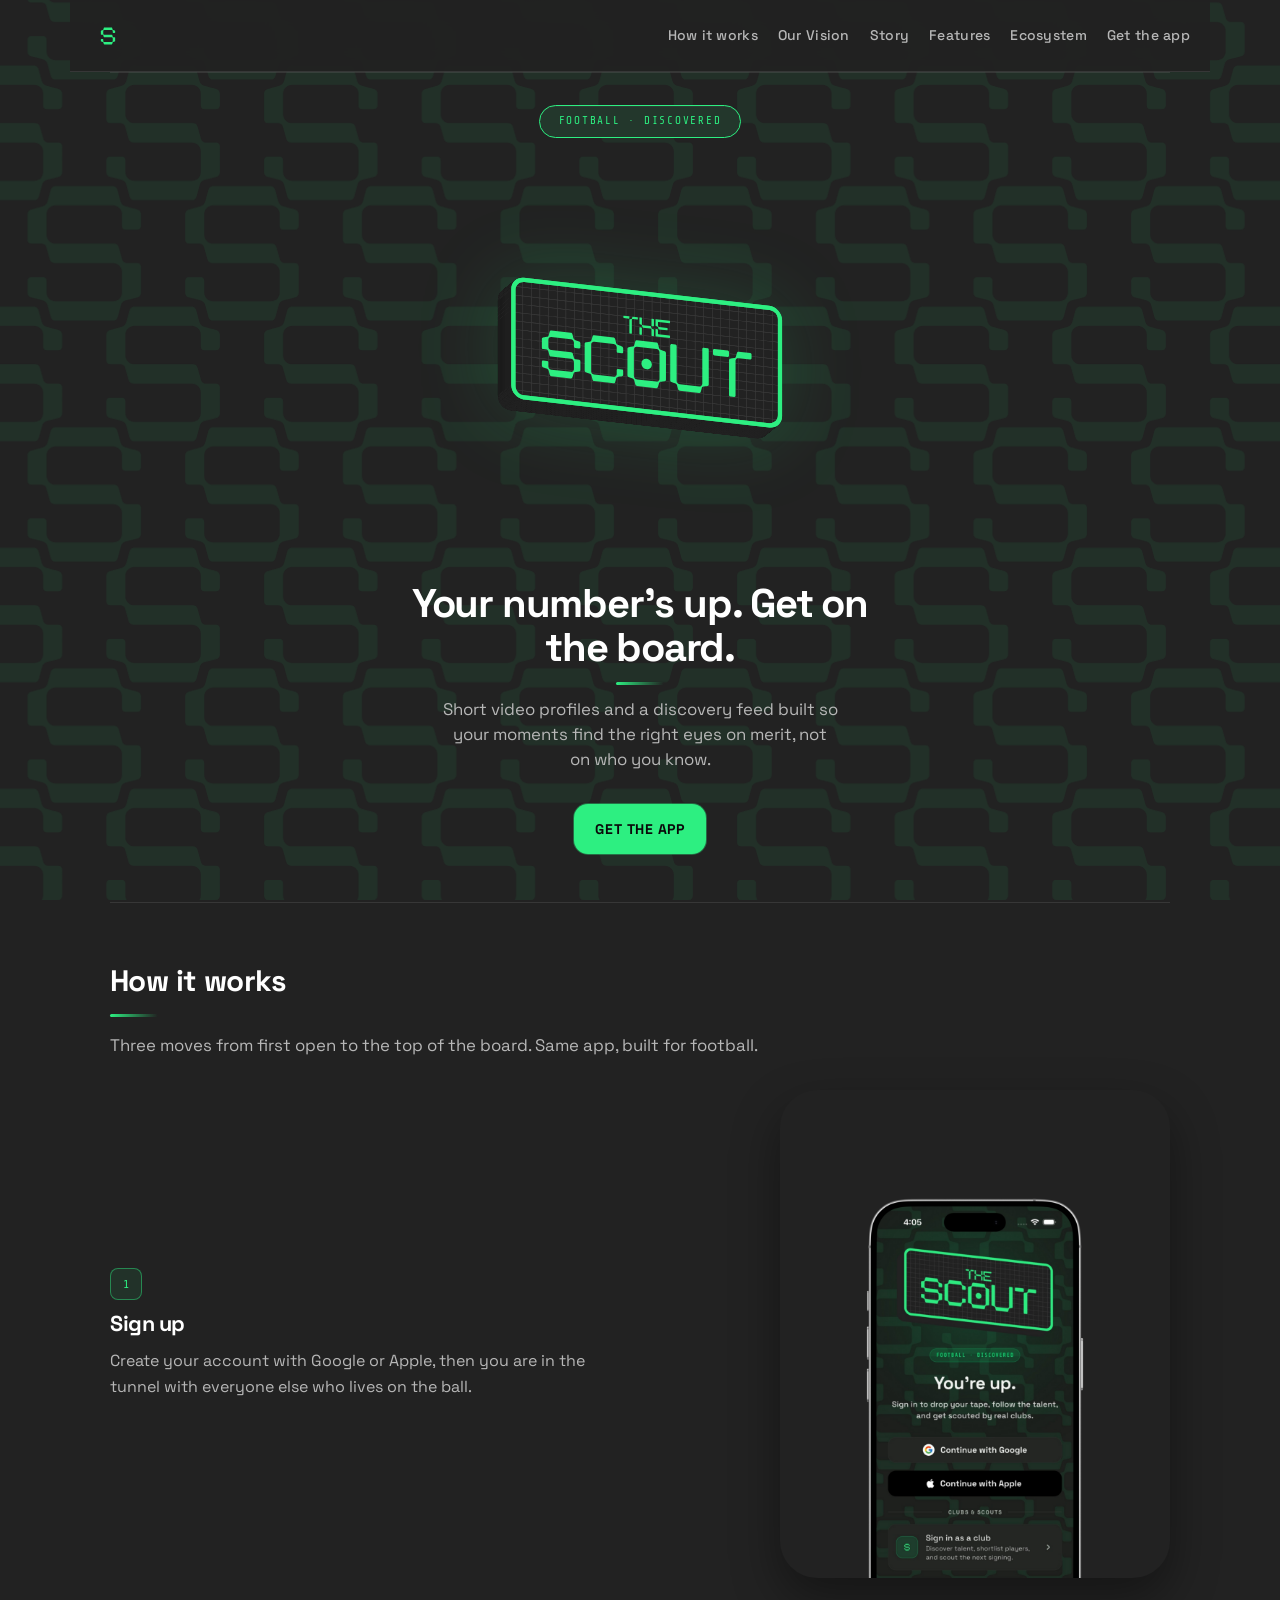
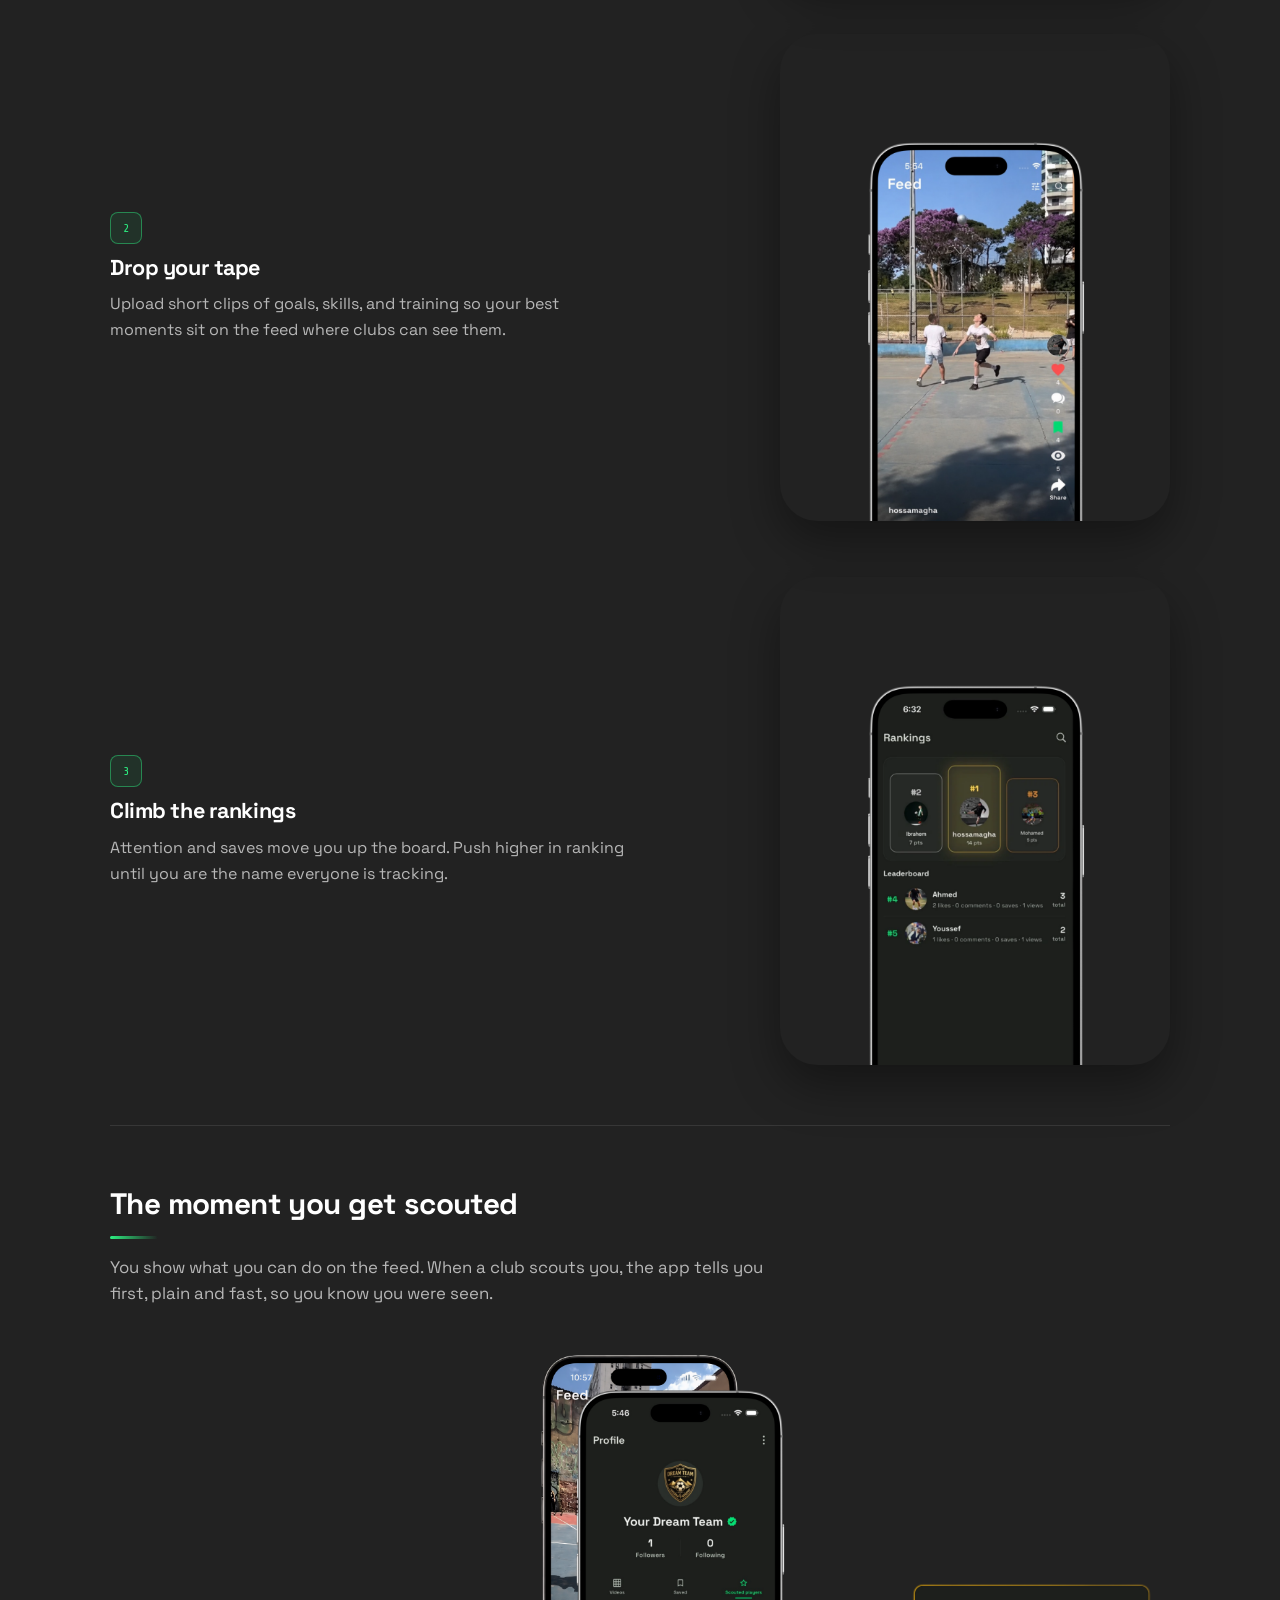
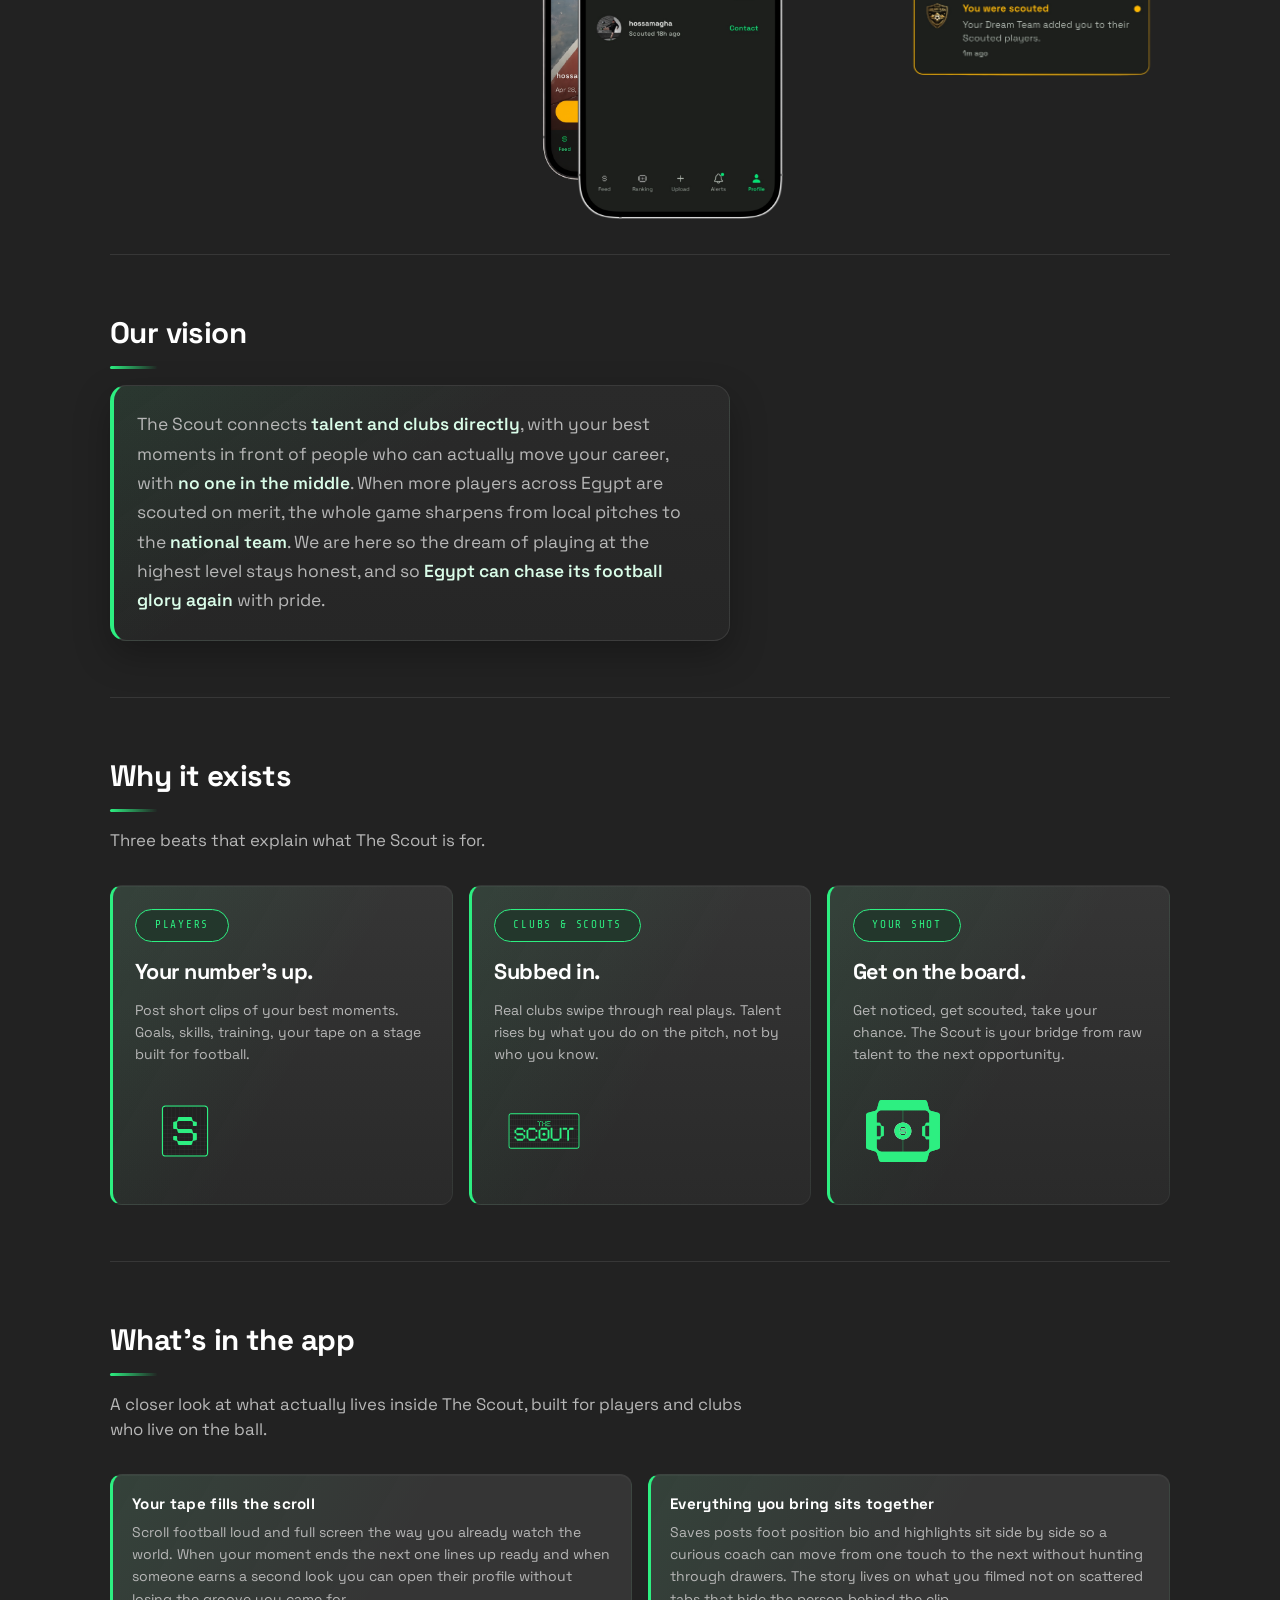
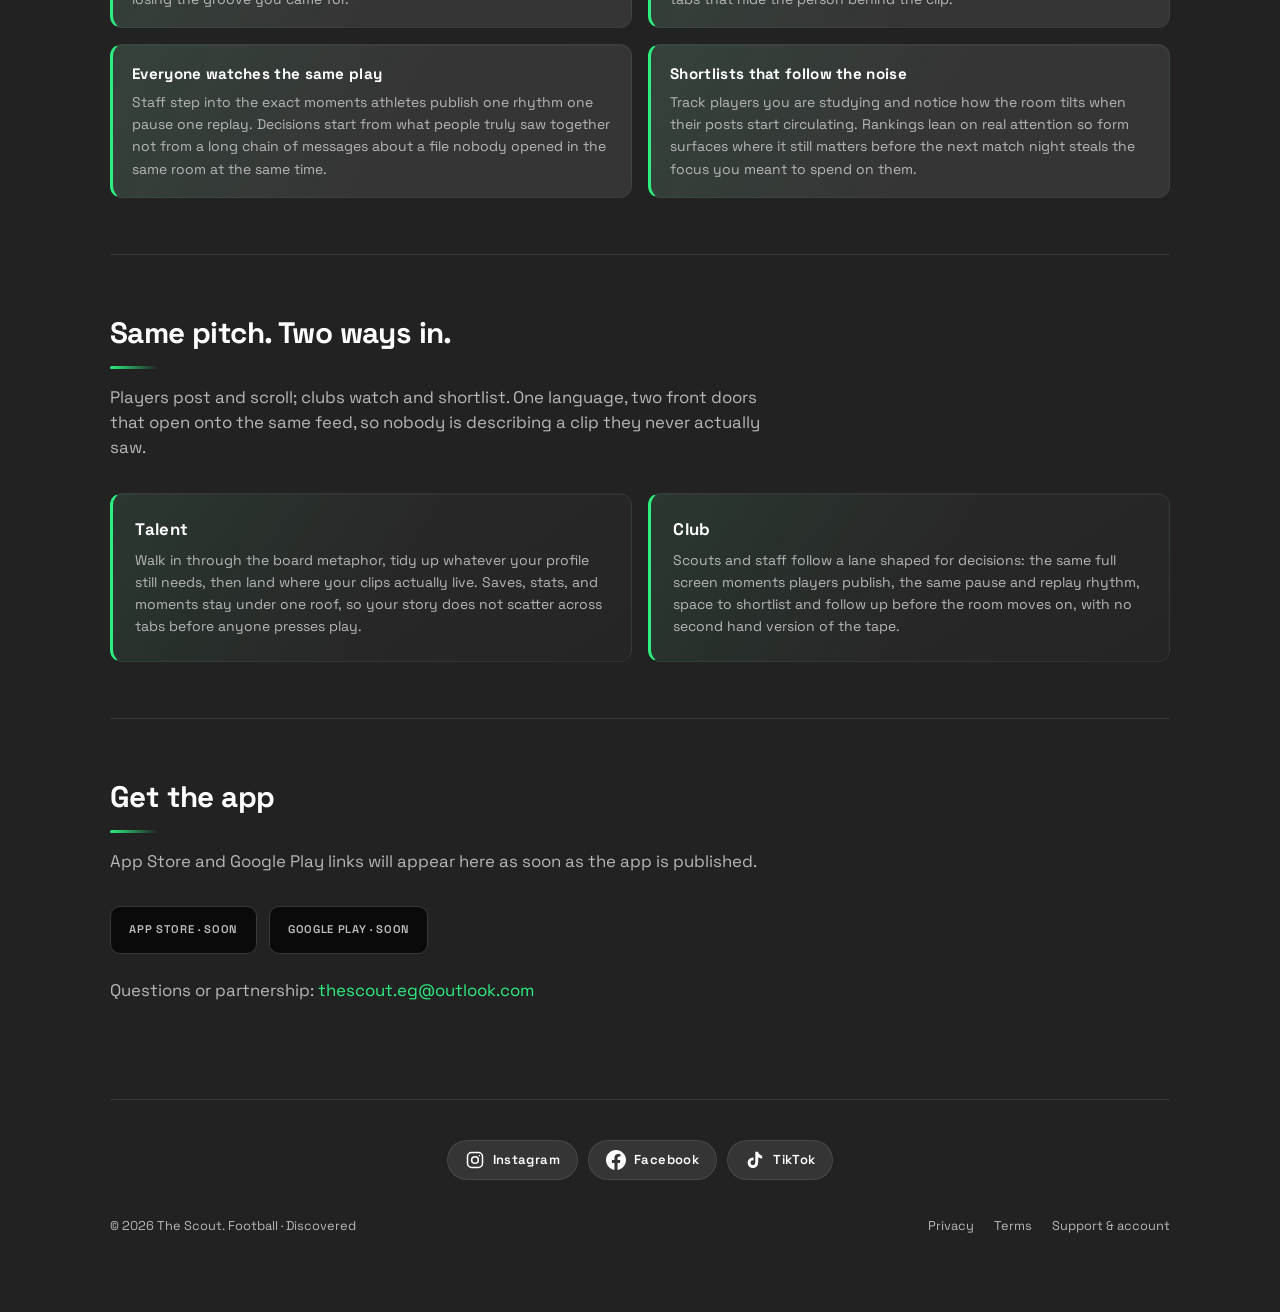
==== commit a3f202d8: "Footer: replace muddy Instagram glyph with clean stroke icon Co-authored-by: Cursor <cursoragent@cur" ====
--- a/index.html
+++ b/index.html
@@ -15,7 +15,7 @@
     />
     <meta property="og:type" content="website" />
     <link rel="icon" type="image/svg+xml" href="assets/brand/icon_s_green.svg" />
-    <link rel="stylesheet" href="css/main.css?v=social-footer" />
+    <link rel="stylesheet" href="css/main.css?v=ig-icon" />
     <script>
       document.documentElement.classList.add("js");
     </script>
@@ -363,11 +363,21 @@
             target="_blank"
             rel="noopener noreferrer"
           >
-            <svg class="social__icon" width="20" height="20" viewBox="0 0 24 24" aria-hidden="true">
-              <path
-                fill="currentColor"
-                d="M12 2.163c3.204 0 3.584.012 4.85.07 1.17.054 1.97.24 2.427.403a4.92 4.92 0 0 1 1.77 1.153 4.92 4.92 0 0 1 1.153 1.77c.163.457.349 1.257.403 2.427.058 1.266.07 1.646.07 4.85s-.012 3.584-.07 4.85c-.054 1.17-.24 1.97-.403 2.427a4.92 4.92 0 0 1-1.153 1.77 4.92 4.92 0 0 1-1.77 1.153c-.457.163-1.257.349-2.427.403-1.266.058-1.646.07-4.85.07s-3.584-.012-4.85-.07c-1.17-.054-1.97-.24-2.427-.403a4.92 4.92 0 0 1-1.77-1.153 4.92 4.92 0 0 1-1.153-1.77c-.163-.457-.349-1.257-.403-2.427C2.175 15.747 2.163 15.367 2.163 12s.012-3.584.07-4.85c.054-1.17.24-1.97.403-2.427a4.92 4.92 0 0 1 1.153-1.77 4.92 4.92 0 0 1 1.77-1.153c.457-.163 1.257-.349 2.427-.403C8.416 2.175 8.796 2.163 12 2.163zm0 1.622c-3.16 0-3.533.012-4.771.07-1.006.046-1.554.215-1.918.357-.482.187-.826.41-1.187.771-.361.361-.584.705-.771 1.187-.142.364-.311.912-.357 1.918-.058 1.238-.07 1.611-.07 4.771s.012 3.533.07 4.771c.046 1.006.215 1.554.357 1.918.187.482.41.826.771 1.187.361.361.705.584 1.187.771.364.142.912.311 1.918.357 1.238.058 1.611.07 4.771.07s3.533-.012 4.771-.07c1.006-.046 1.554-.215 1.918-.357.482-.187.826-.41 1.187-.771.361-.361.584-.705.771-1.187.142-.364.311-.912.357-1.918.058-1.238.07-1.611.07-4.771s-.012-3.533-.07-4.771c-.046-1.006-.215-1.554-.357-1.918-.187-.482-.41-.826-.771-1.187a3.14 3.14 0 0 0-1.187-.771c-.364-.142-.912-.311-1.918-.357-1.238-.058-1.611-.07-4.771-.07zm0 3.351a5.864 5.864 0 1 1 0 11.728 5.864 5.864 0 0 1 0-11.728zm0 1.622a4.242 4.242 0 1 0 0 8.484 4.242 4.242 0 0 0 0-8.484zm6.406-1.845a1.44 1.44 0 1 1-2.881 0 1.44 1.44 0 0 1 2.881 0z"
-              />
+            <svg
+              class="social__icon social__icon--stroke"
+              width="20"
+              height="20"
+              viewBox="0 0 24 24"
+              fill="none"
+              stroke="currentColor"
+              stroke-width="1.85"
+              stroke-linecap="round"
+              stroke-linejoin="round"
+              aria-hidden="true"
+            >
+              <rect x="3" y="3" width="18" height="18" rx="5" />
+              <circle cx="12" cy="12" r="4" />
+              <circle cx="17.25" cy="6.75" r="0.9" fill="currentColor" stroke="none" />
             </svg>
             Instagram
           </a>
--- a/css/main.css
+++ b/css/main.css
@@ -1053,6 +1053,10 @@
   flex-shrink: 0;
 }
 
+.social__icon--stroke {
+  display: block;
+}
+
 footer .row {
   display: flex;
   flex-wrap: wrap;
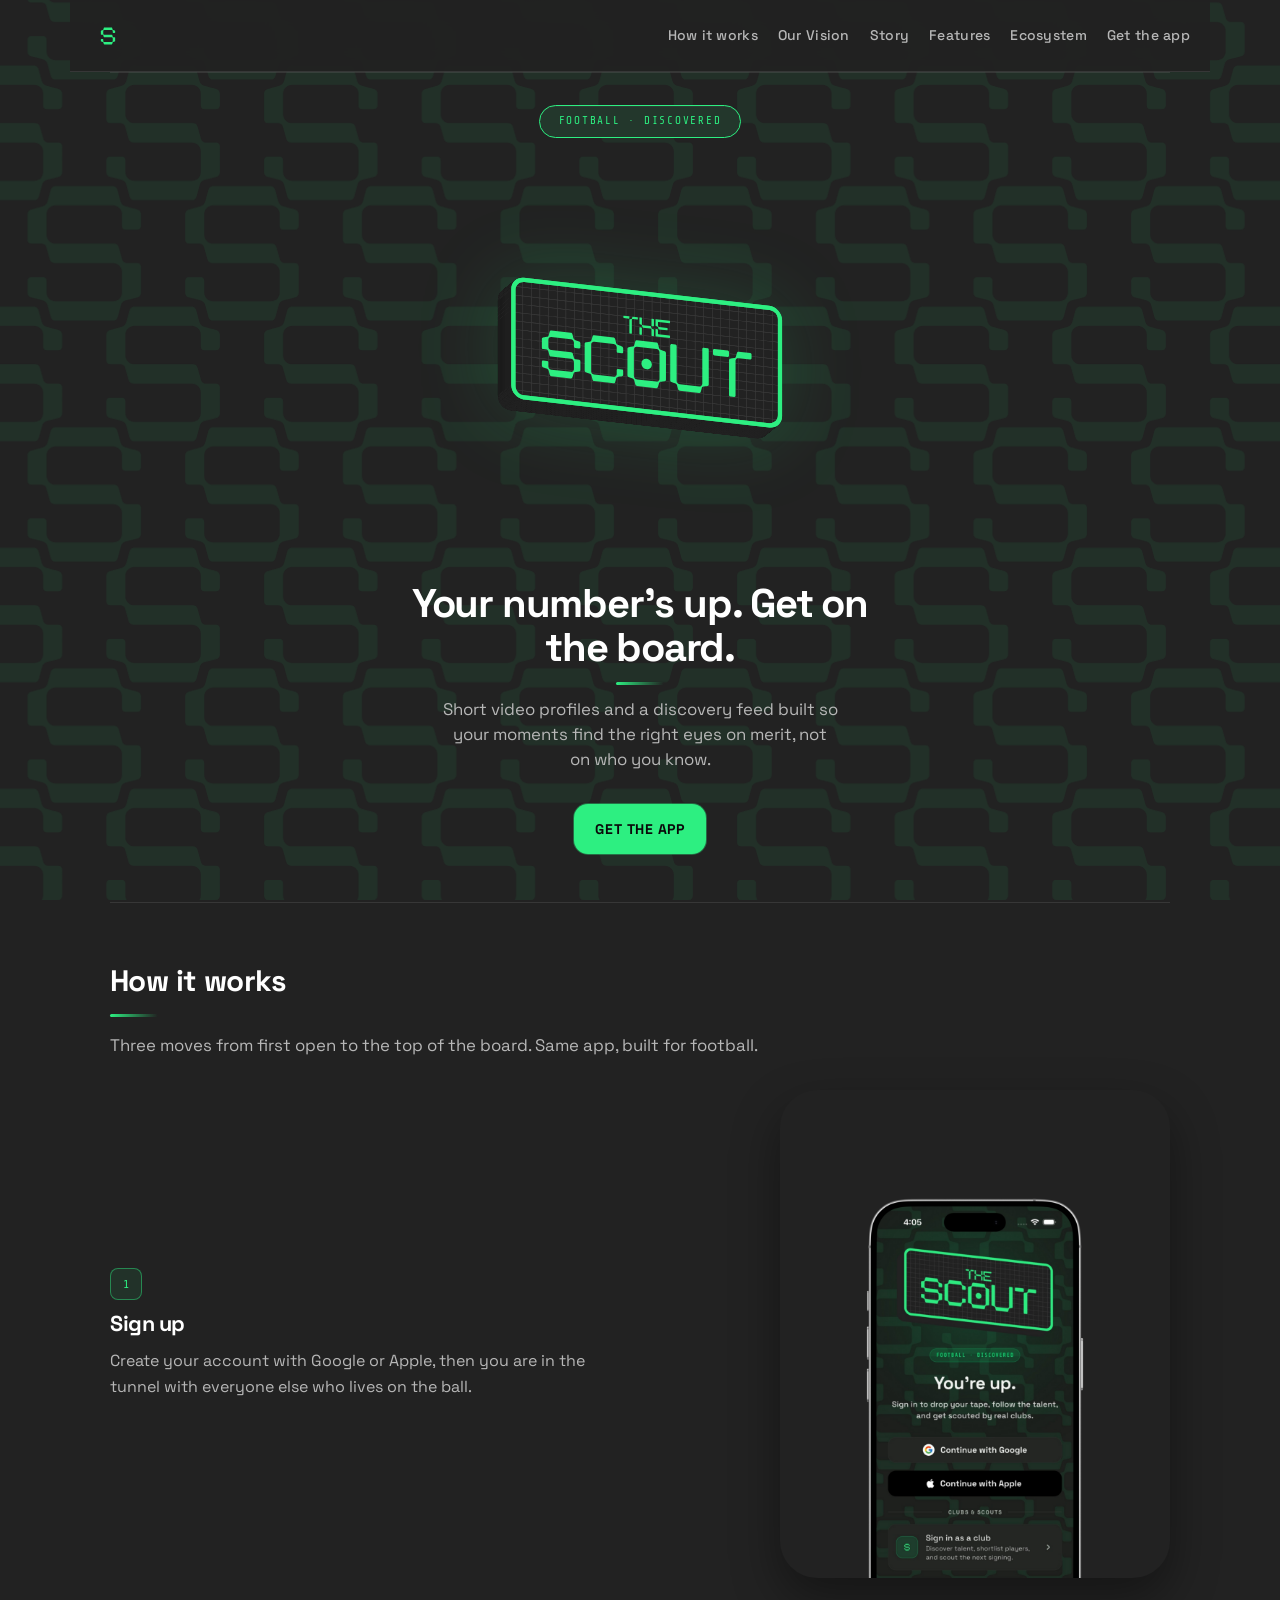
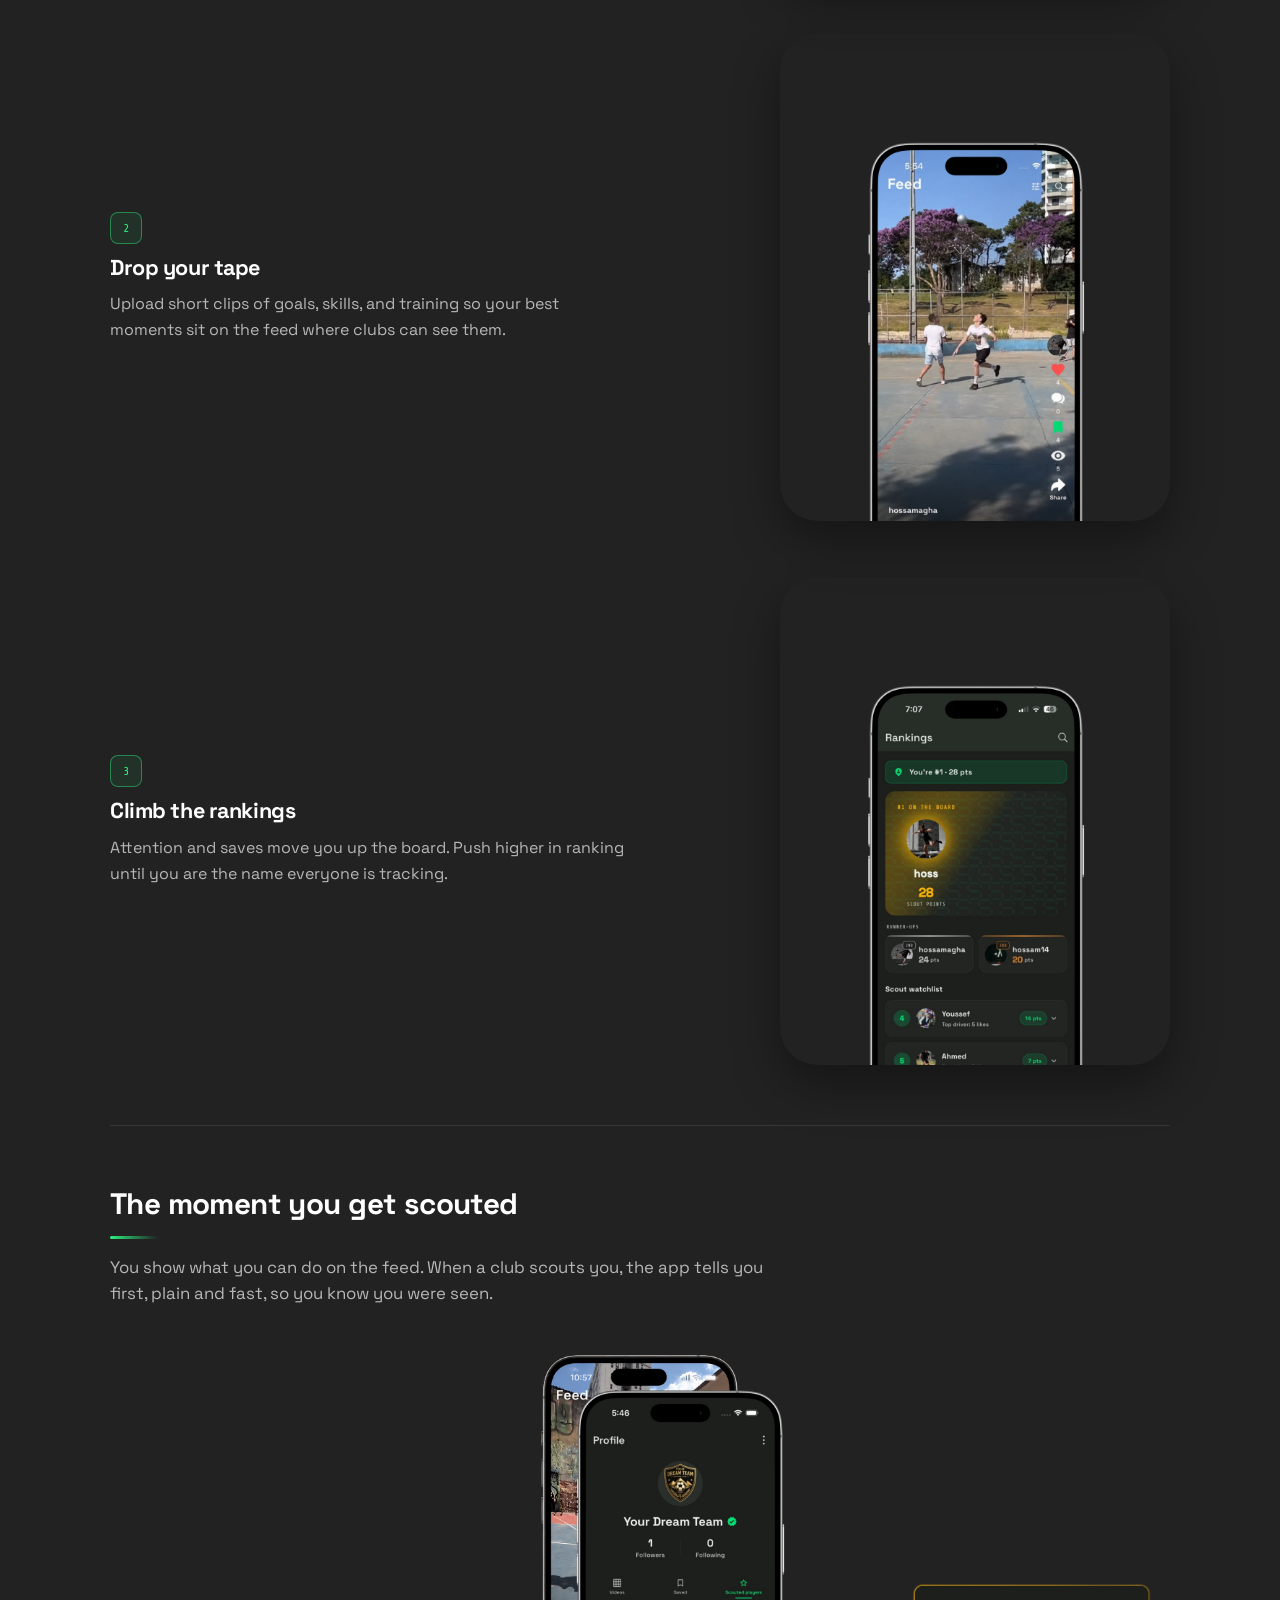
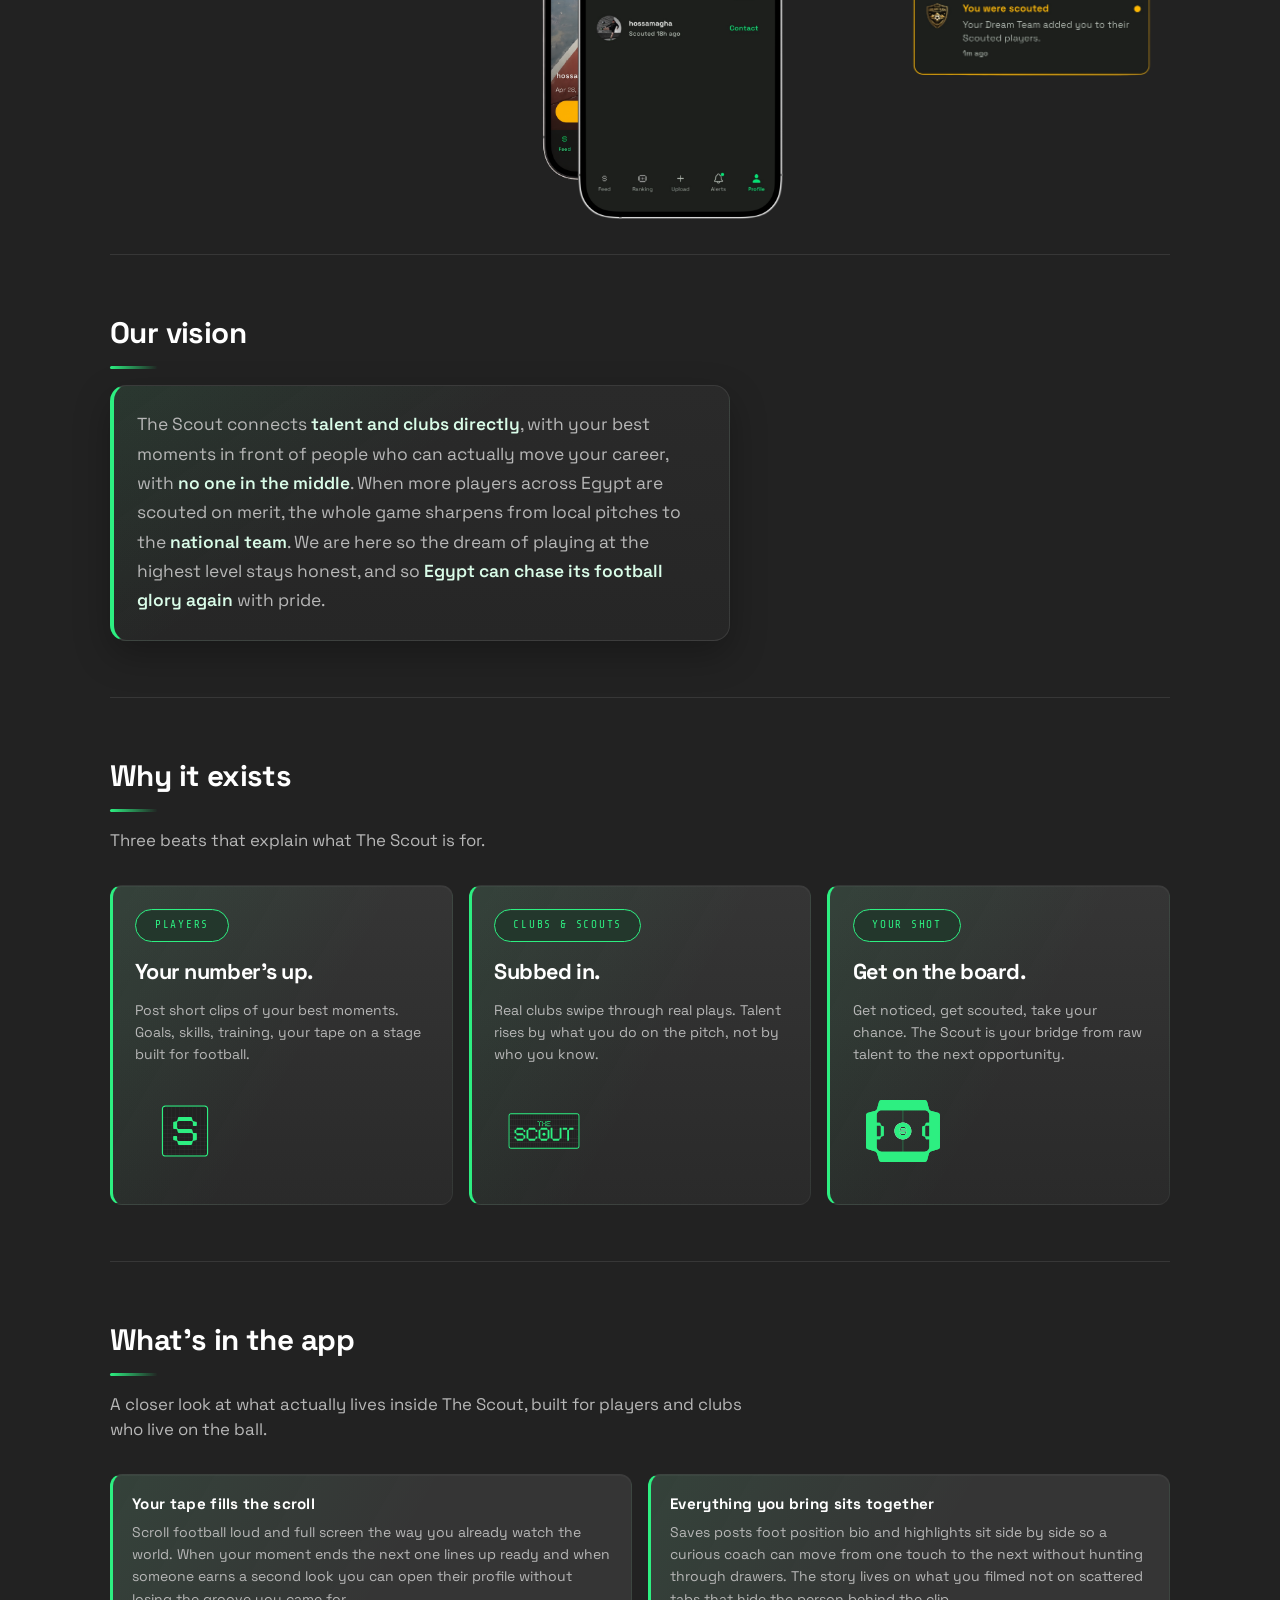
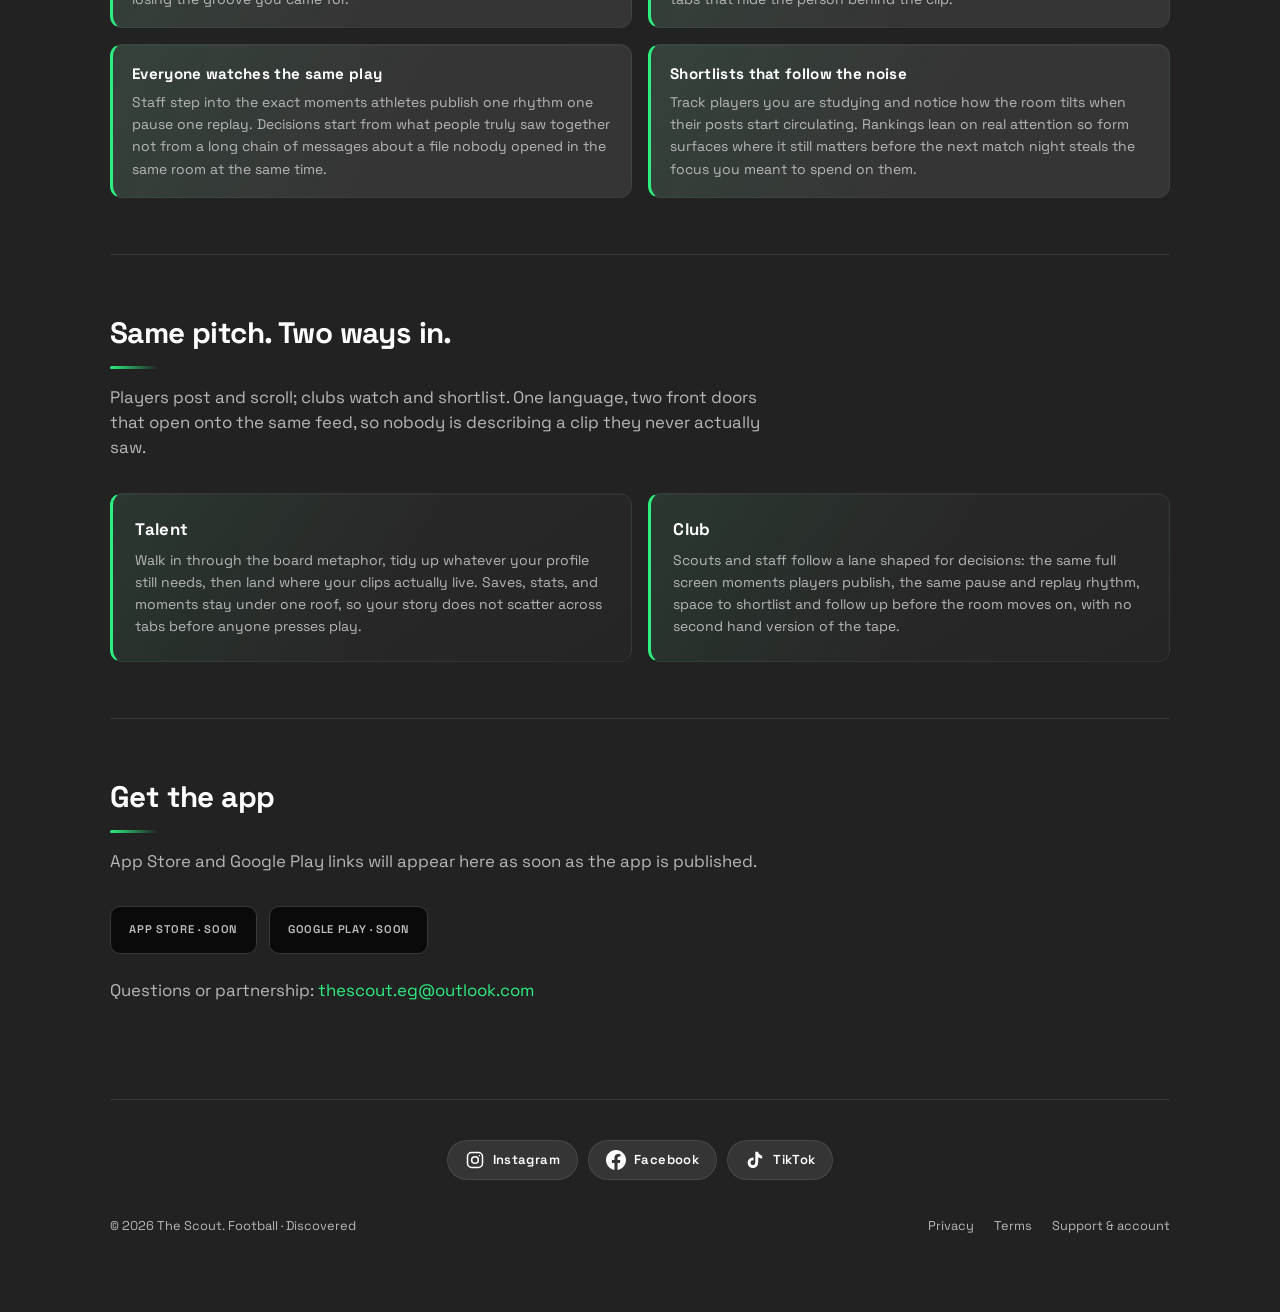
==== commit 4cfd2146: "Update Rankings step mockup (Ranking screenshot.png) Replace asset with new board UI; bump img cache" ====
--- a/index.html
+++ b/index.html
@@ -150,7 +150,7 @@
           <figure class="app-step__figure">
             <img
               class="app-step__img"
-              src="assets/Ranking%20screenshot.png?v=1"
+              src="assets/Ranking%20screenshot.png?v=rankings-board"
               width="750"
               height="1624"
               alt="The Scout rankings screen with top three spotlight and leaderboard list."
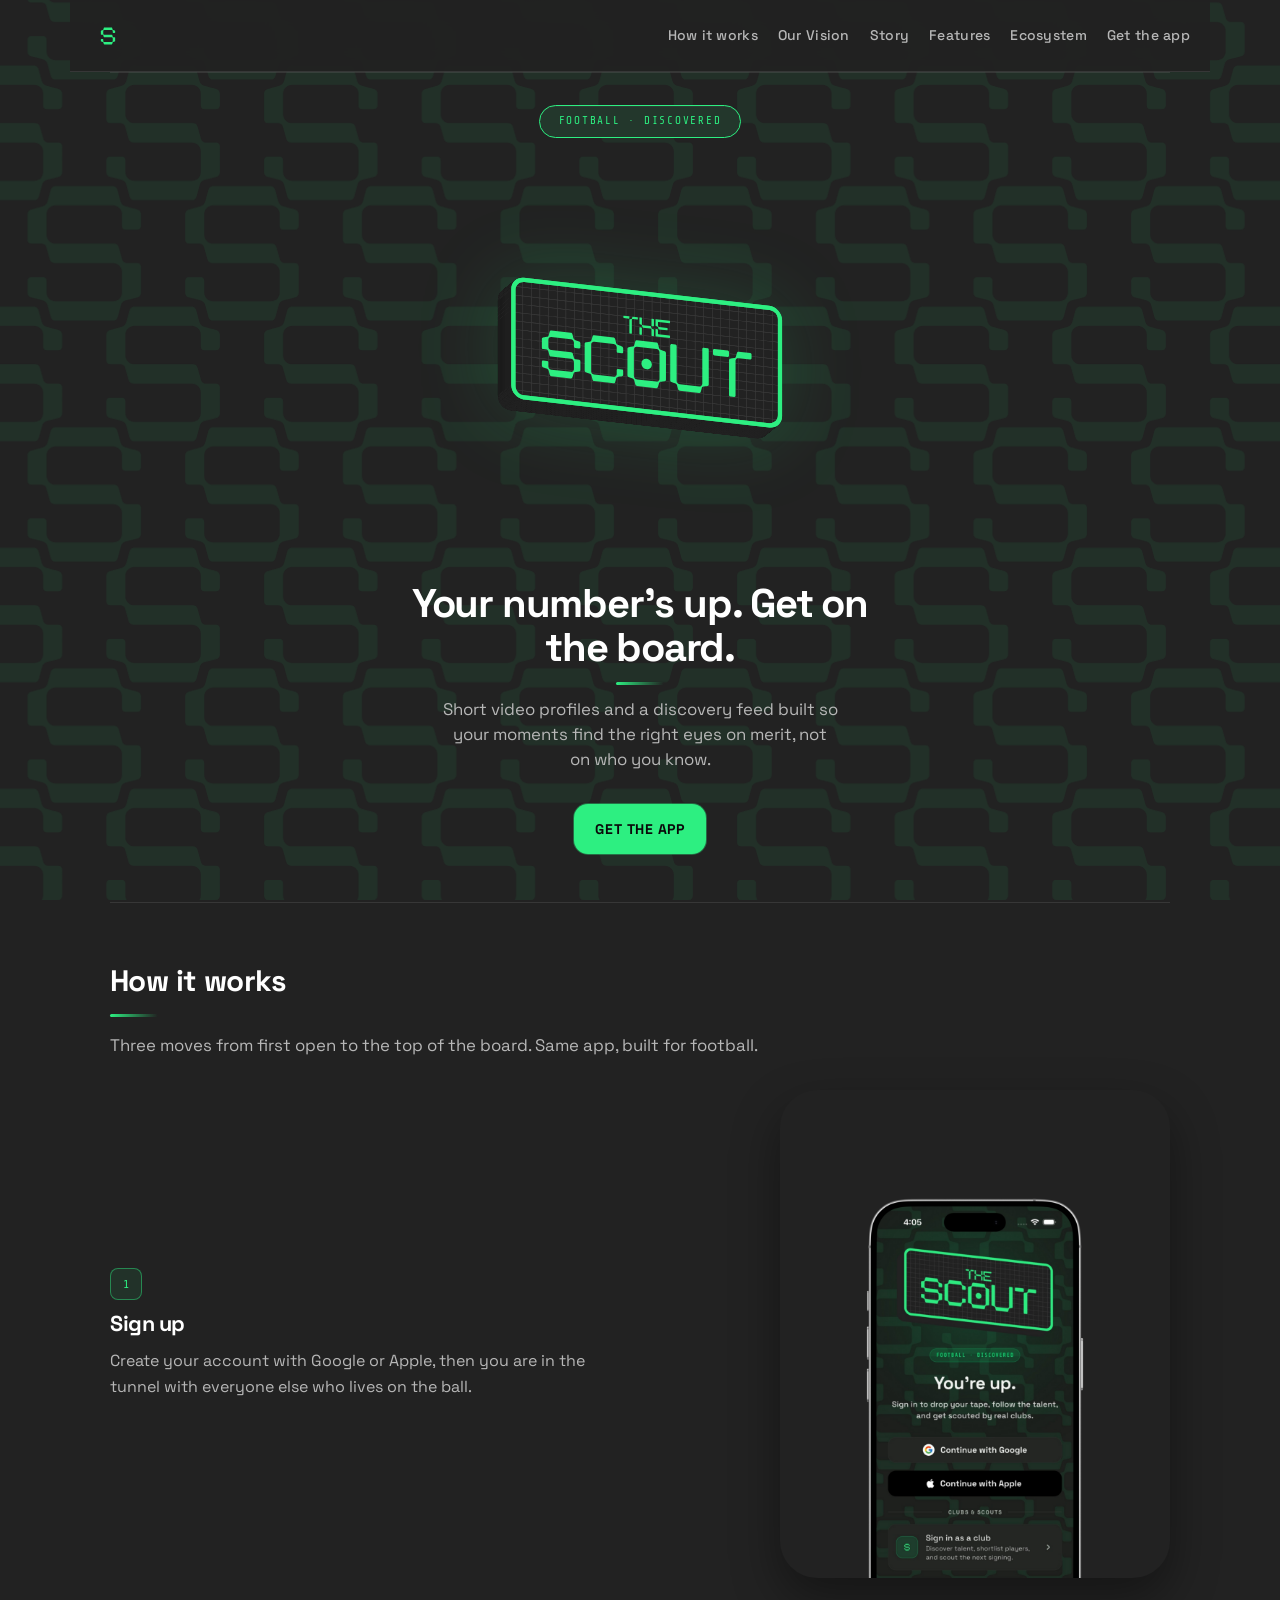
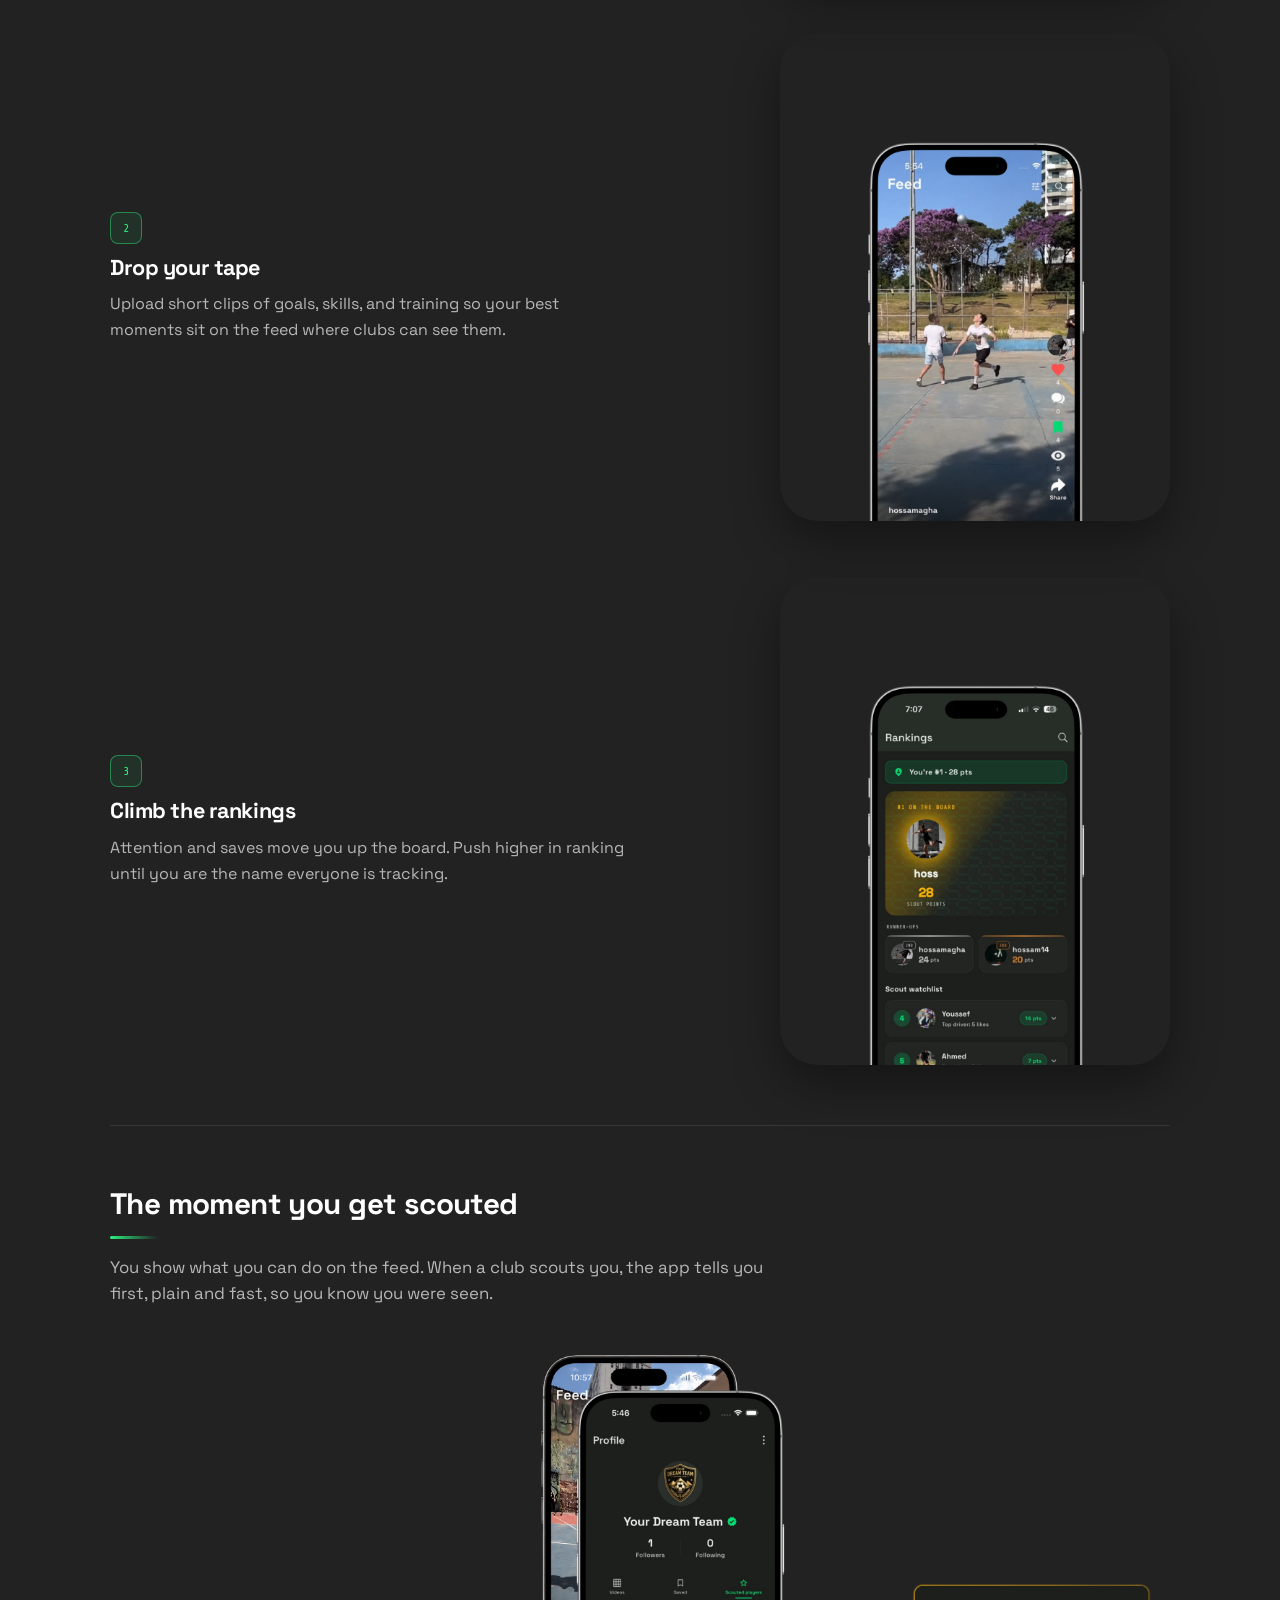
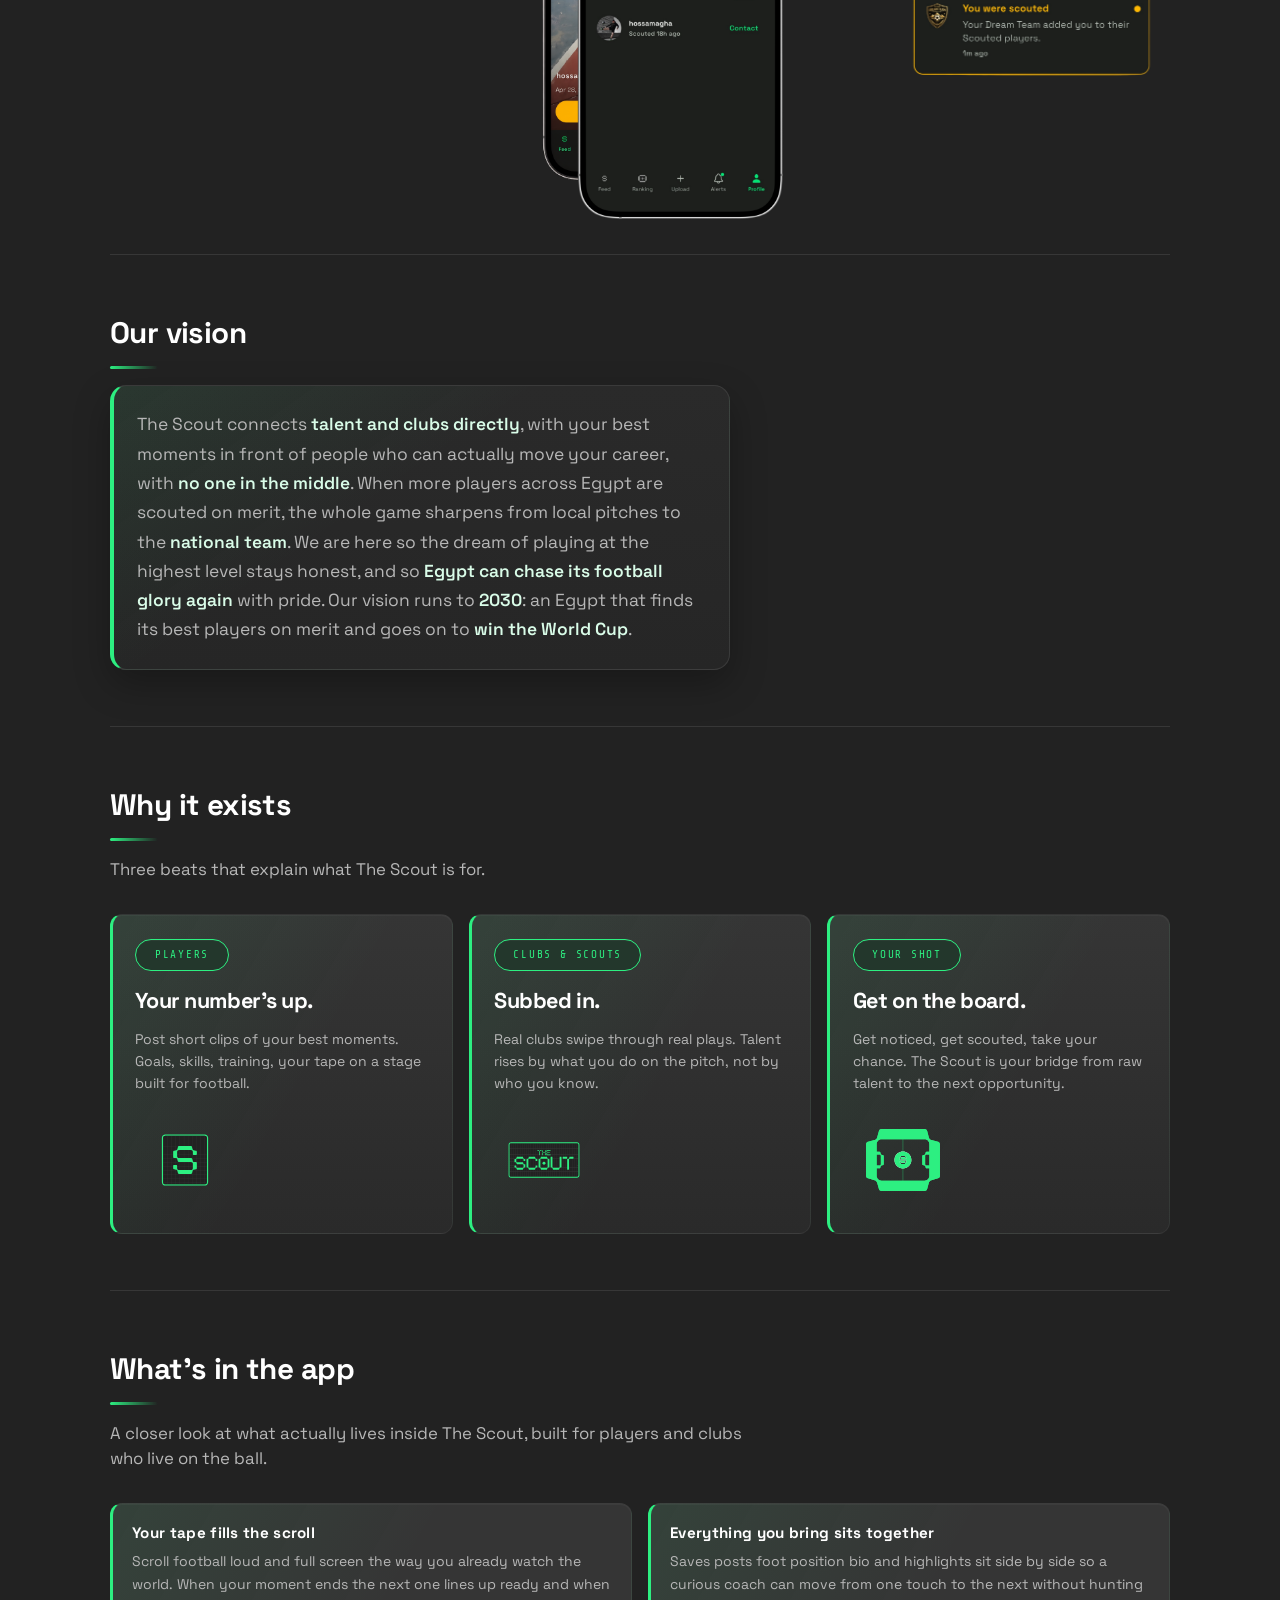
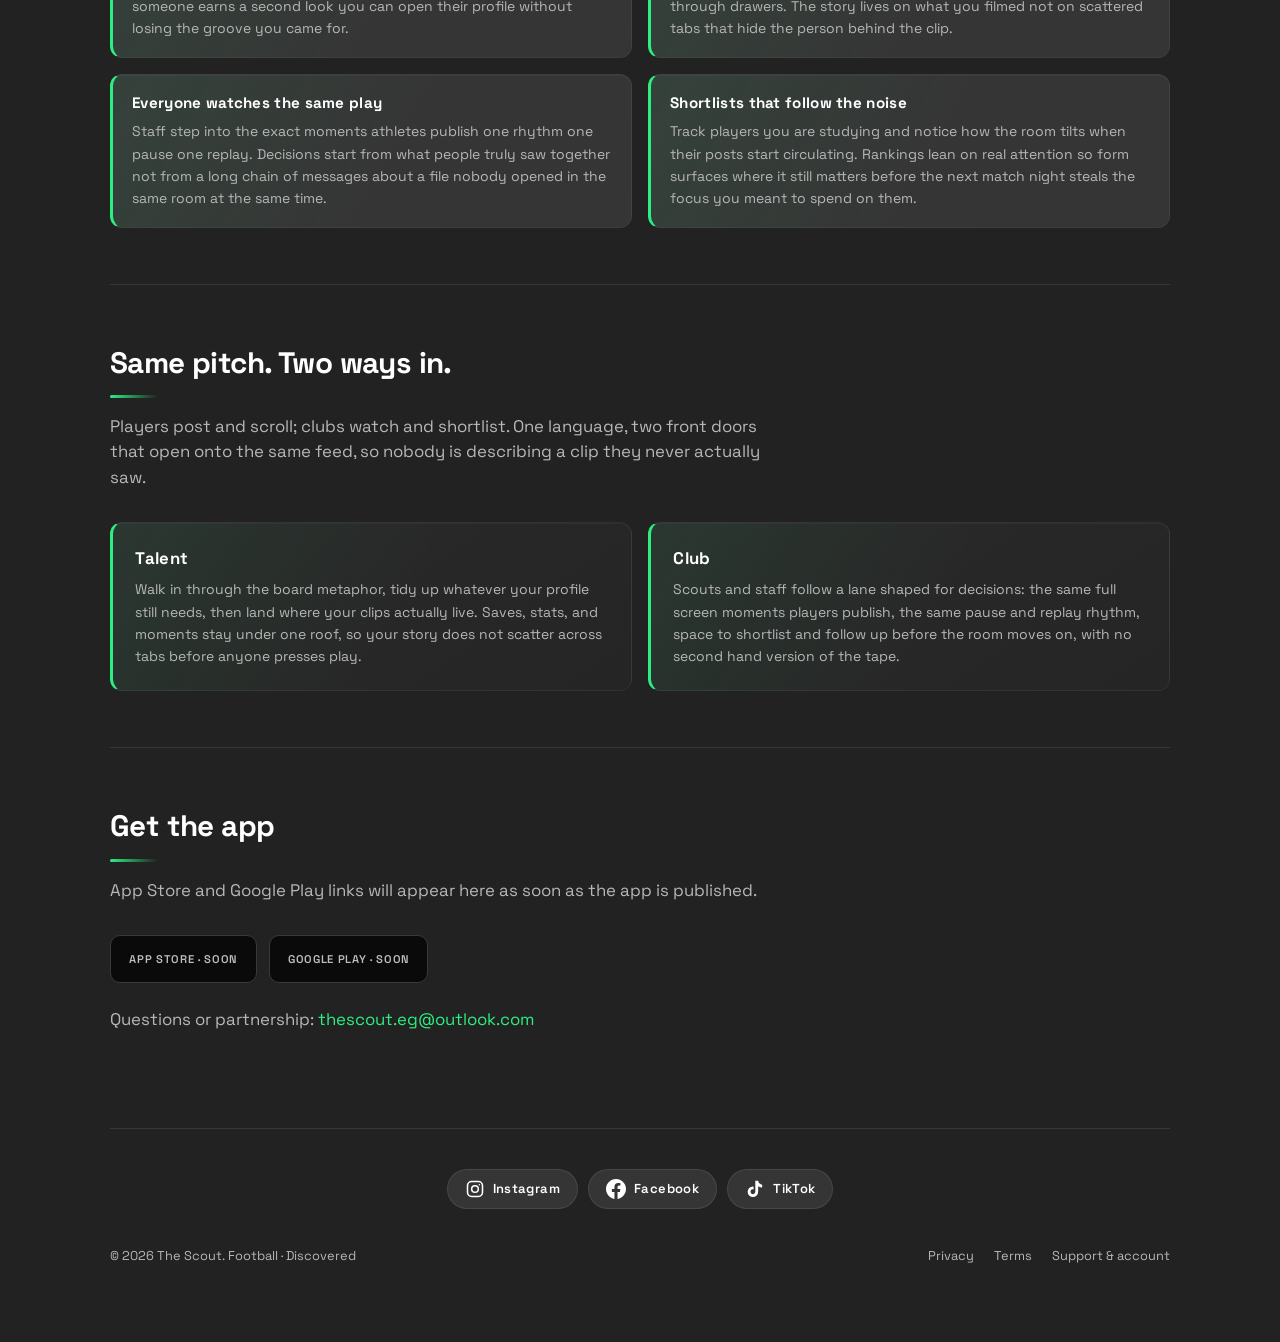
==== commit 2bcb2e5f: "Vision copy: Egypt World Cup 2030 aspiration Co-authored-by: Cursor <cursoragent@cursor.com>" ====
--- a/index.html
+++ b/index.html
@@ -215,7 +215,8 @@
             When more players across Egypt are scouted on merit, the whole game sharpens from local
             pitches to the <strong>national team</strong>. We are here so the dream of playing at the
             highest level stays honest, and so <strong>Egypt can chase its football glory again</strong>
-            with pride.
+            with pride. Our vision runs to <strong>2030</strong>: an Egypt that finds its best players
+            on merit and goes on to <strong>win the World Cup</strong>.
           </p>
         </div>
       </section>
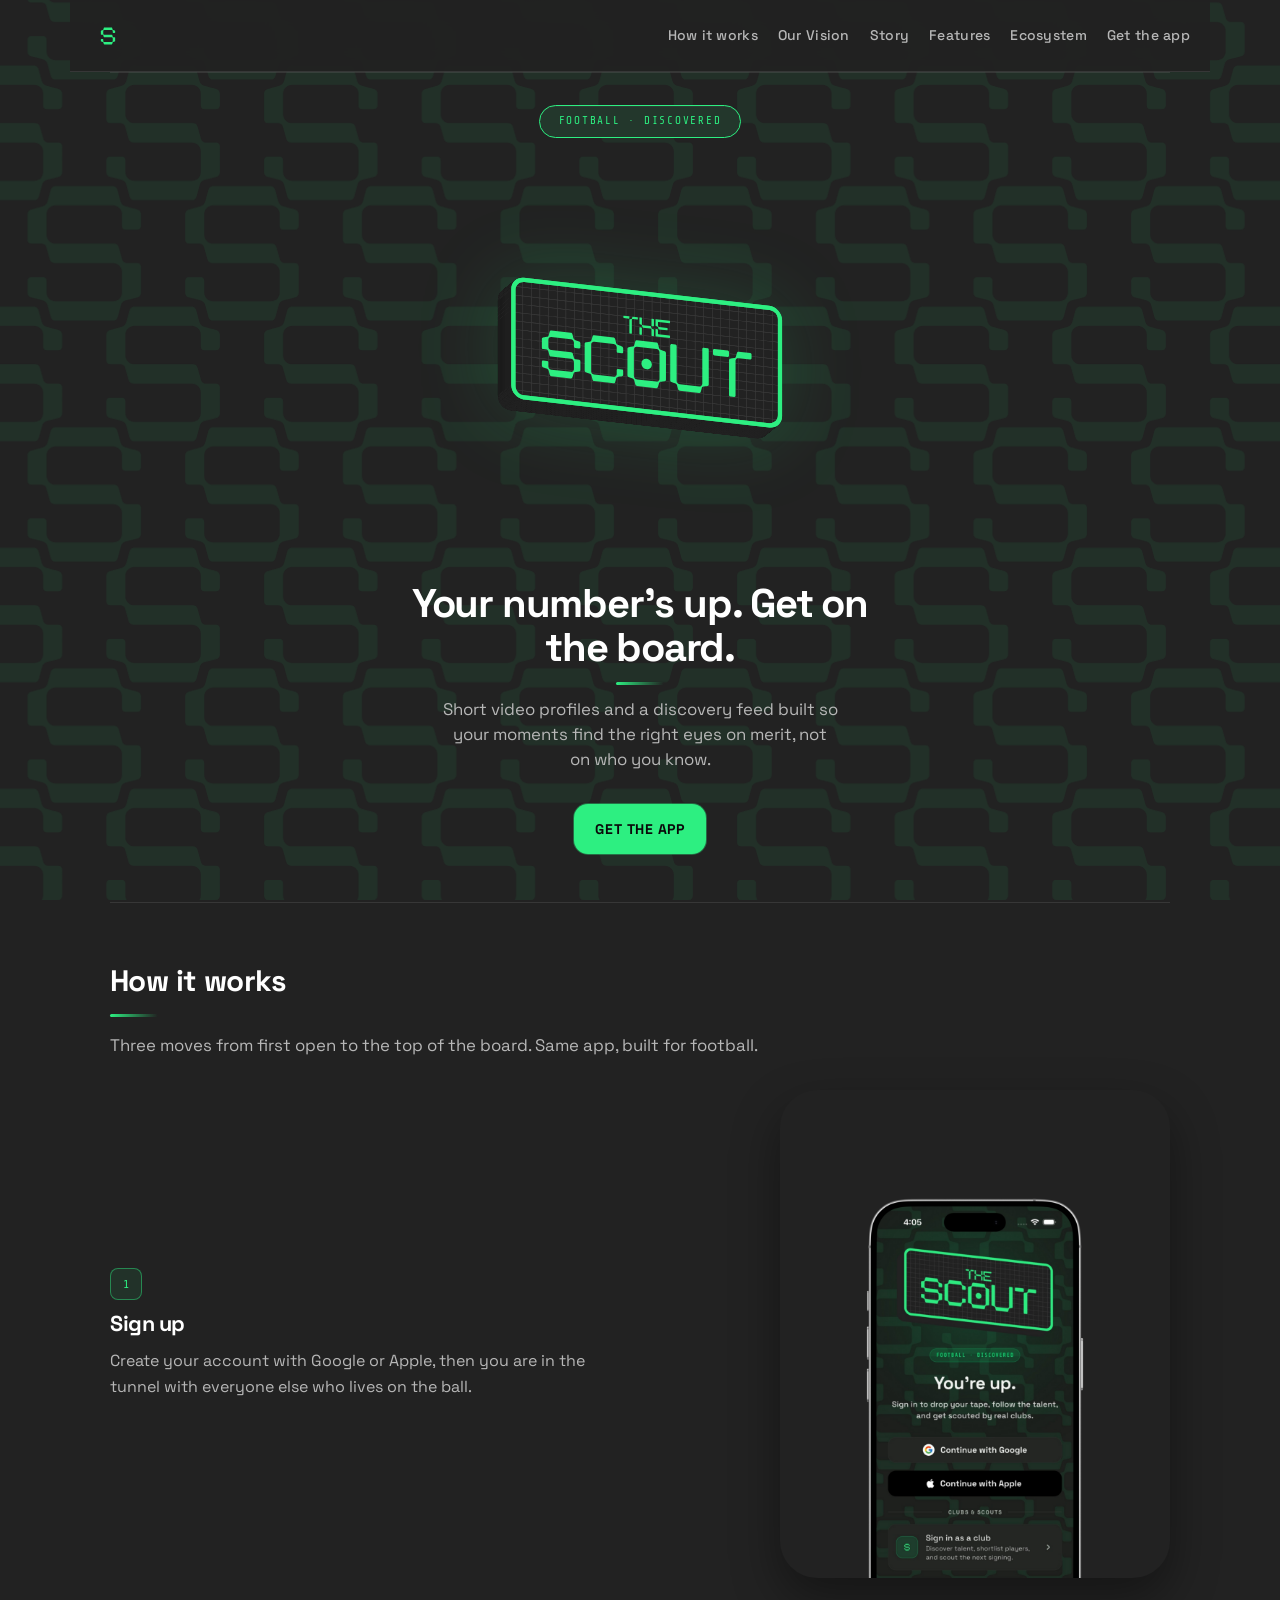
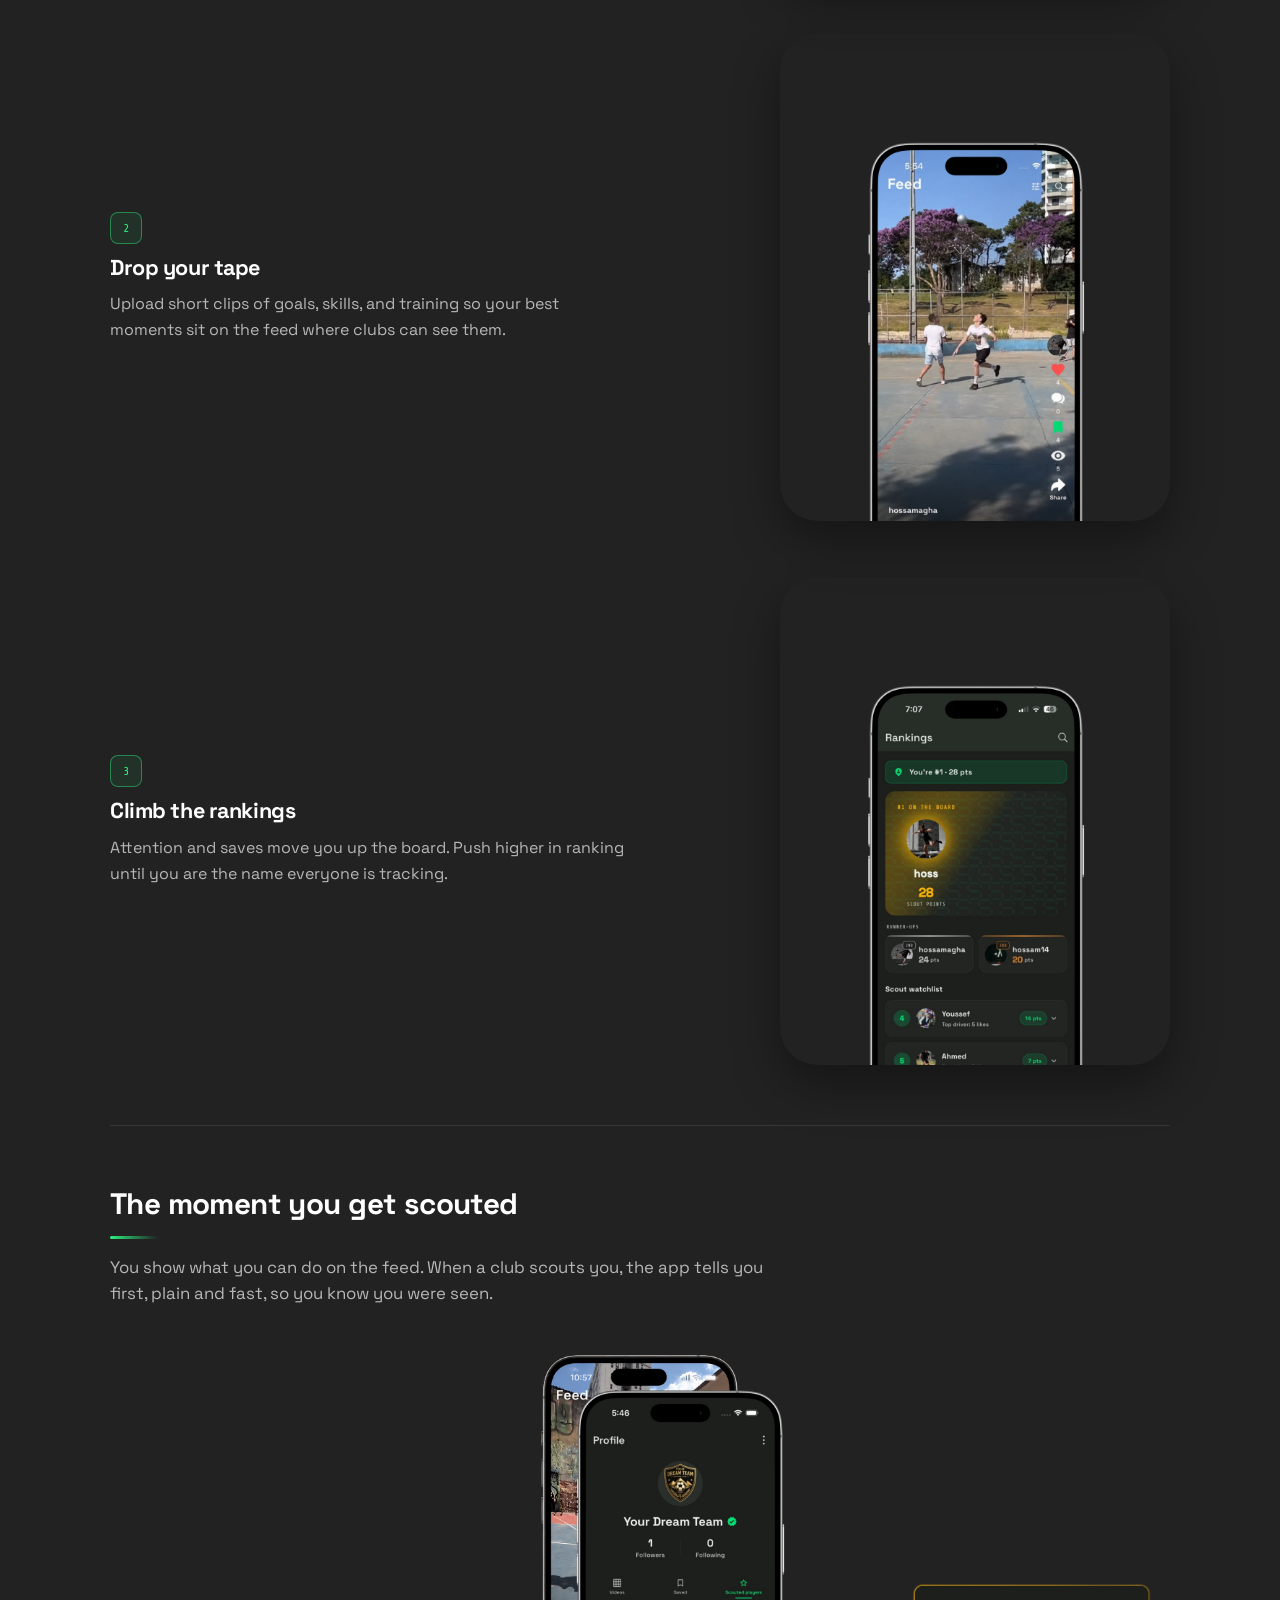
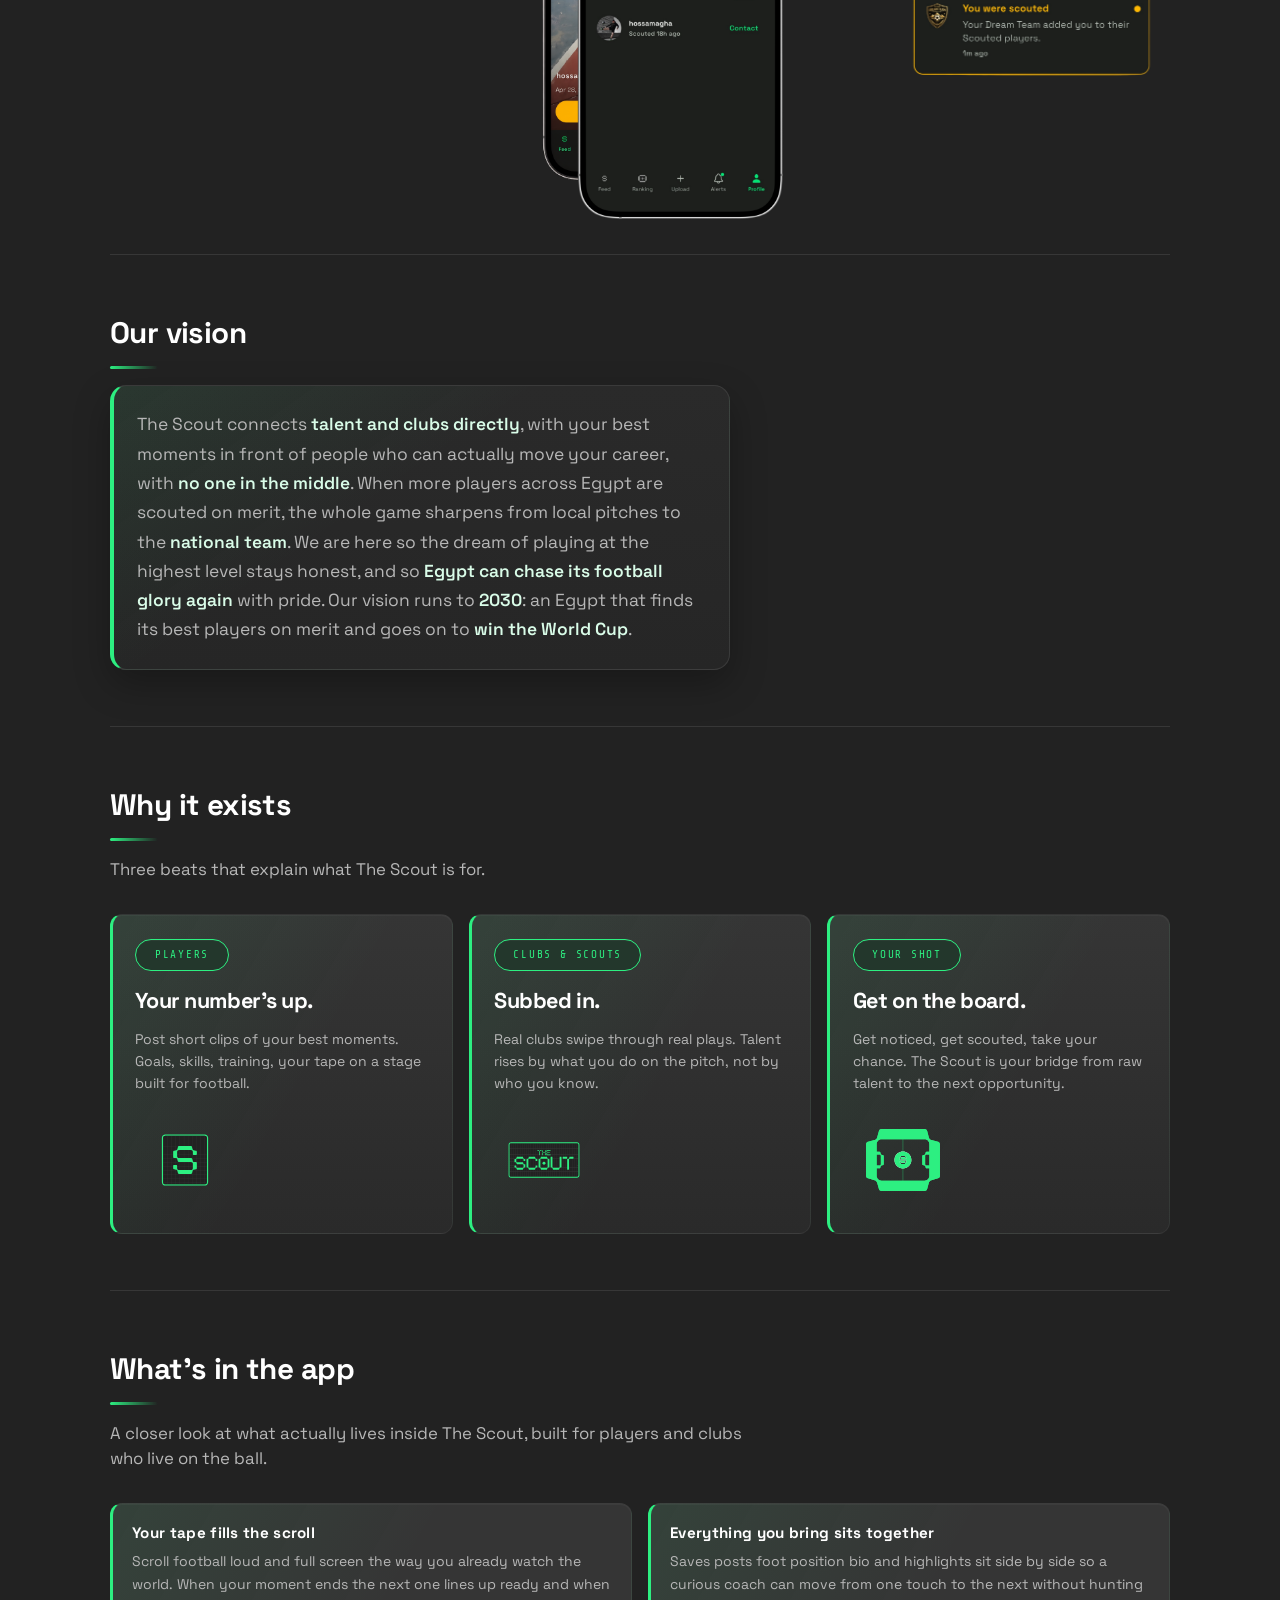
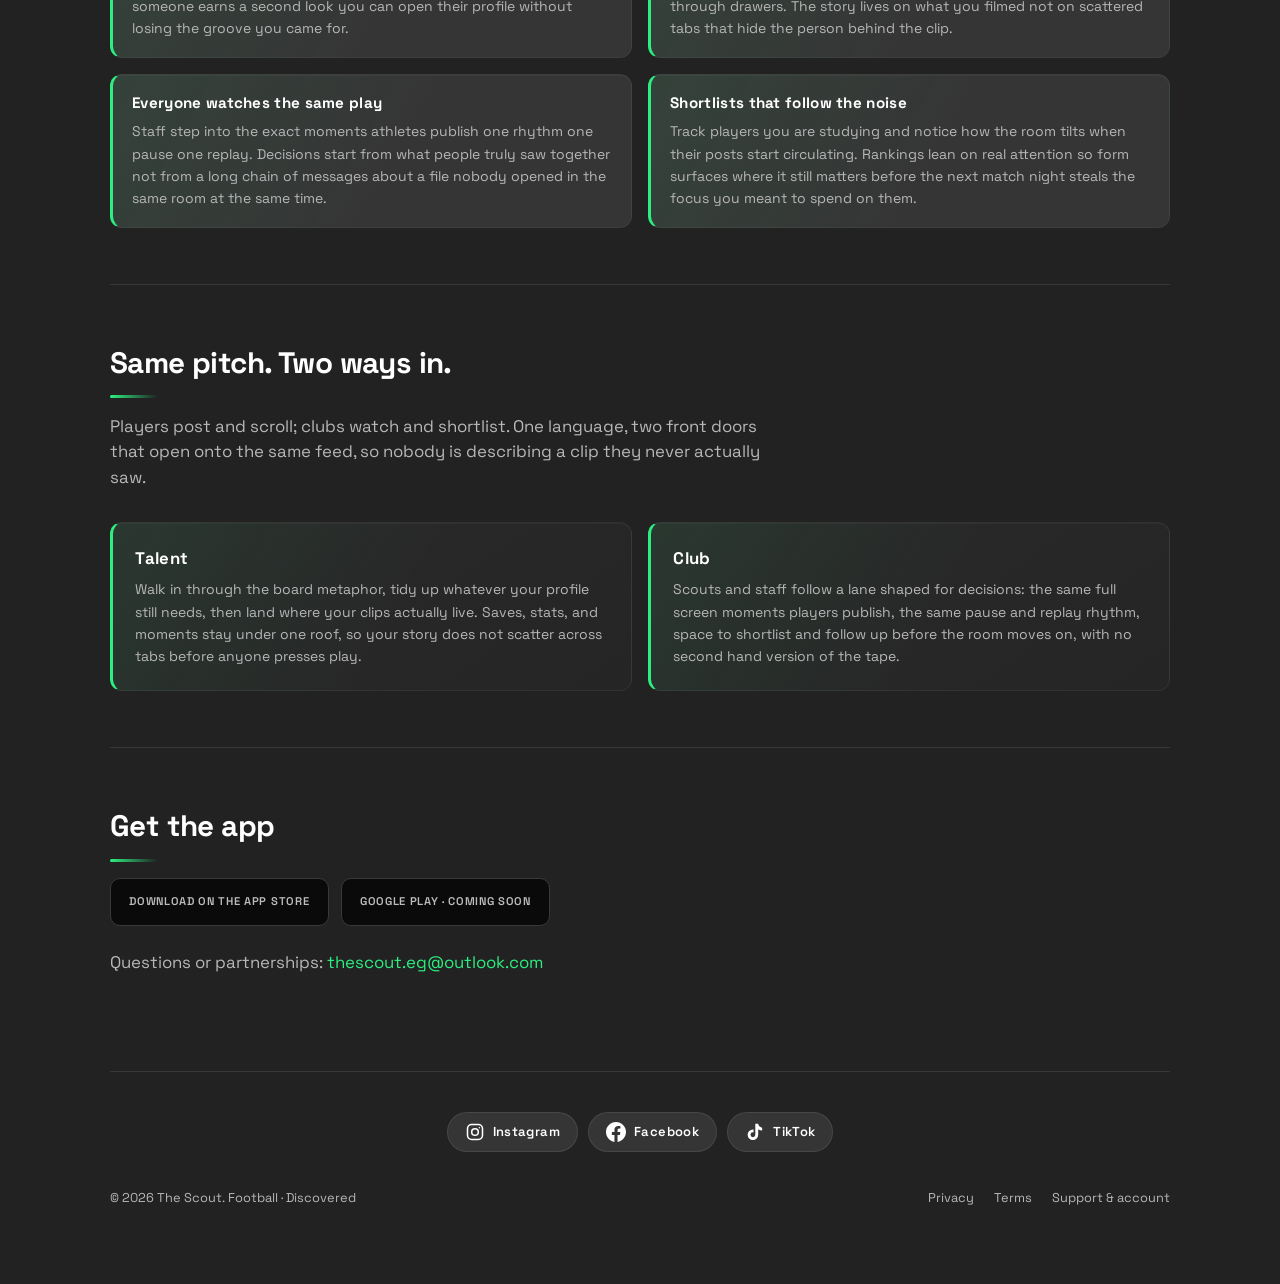
==== commit e68d22a7: "fix mobile nav layout; header shows S icon only" ====
--- a/index.html
+++ b/index.html
@@ -1,549 +1,448 @@
 <!doctype html>
 <html lang="en">
-  <head>
-    <meta charset="utf-8" />
-    <meta name="viewport" content="width=device-width, initial-scale=1" />
-    <title>The Scout · Football · Discovered</title>
-    <meta
-      name="description"
-      content="The Scout connects Egyptian football talent with clubs directly, with video, profiles, and discovery and no gatekeepers in the middle."
-    />
-    <meta property="og:title" content="The Scout · Football · Discovered" />
-    <meta
-      property="og:description"
-      content="Your moments, their decision, directly. Built so talent is seen on merit and Egypt’s game can rise again."
-    />
-    <meta property="og:type" content="website" />
-    <link rel="icon" type="image/svg+xml" href="assets/brand/icon_s_green.svg" />
-    <link rel="stylesheet" href="css/main.css?v=ig-icon" />
-    <script>
-      document.documentElement.classList.add("js");
-    </script>
-  </head>
-  <body>
-    <div class="pattern-layer" aria-hidden="true"></div>
-    <div class="glow-hero" aria-hidden="true"></div>
-
-    <header class="nav">
-      <div class="nav__progress" aria-hidden="true">
-        <span class="nav__progress-bar"></span>
-      </div>
-      <div class="nav__ft-nod" id="ft-nod" hidden aria-hidden="true">
-        <span class="nav__ft-nod__row">
-          <svg
-            class="nav__ft-nod__icon"
-            width="11"
-            height="11"
-            viewBox="0 0 24 24"
-            fill="none"
-            stroke="currentColor"
-            stroke-width="2"
-            stroke-linecap="round"
-            aria-hidden="true"
-          >
-            <circle cx="12" cy="14" r="7" />
-            <path d="M12 11v3l2 1.5M9 2h6" />
+
+<head>
+  <meta charset="utf-8" />
+  <meta name="viewport" content="width=device-width, initial-scale=1" />
+  <title>The Scout · Football · Discovered</title>
+  <meta name="description"
+    content="The Scout connects Egyptian football talent with clubs directly, with video, profiles, and discovery and no gatekeepers in the middle." />
+  <meta property="og:title" content="The Scout · Football · Discovered" />
+  <meta property="og:description"
+    content="Your moments, their decision, directly. Built so talent is seen on merit and Egypt’s game can rise again." />
+  <meta property="og:type" content="website" />
+  <link rel="icon" type="image/svg+xml" href="assets/brand/icon_s_green.svg" />
+  <link rel="stylesheet" href="css/main.css?v=ig-icon" />
+  <script>
+    document.documentElement.classList.add("js");
+  </script>
+</head>
+
+<body>
+  <div class="pattern-layer" aria-hidden="true"></div>
+  <div class="glow-hero" aria-hidden="true"></div>
+
+  <header class="nav">
+    <div class="nav__progress" aria-hidden="true">
+      <span class="nav__progress-bar"></span>
+    </div>
+    <div class="nav__ft-nod" id="ft-nod" hidden aria-hidden="true">
+      <span class="nav__ft-nod__row">
+        <svg class="nav__ft-nod__icon" width="11" height="11" viewBox="0 0 24 24" fill="none" stroke="currentColor"
+          stroke-width="2" stroke-linecap="round" aria-hidden="true">
+          <circle cx="12" cy="14" r="7" />
+          <path d="M12 11v3l2 1.5M9 2h6" />
+        </svg>
+        <span class="nav__ft-nod__mark" aria-hidden="true">90′</span>
+      </span>
+    </div>
+    <a class="nav__brand" href="#top" aria-label="The Scout home">
+      <img class="nav__icon" src="assets/brand/icon_s_green.svg" width="36" height="36" alt="" />
+    </a>
+    <nav aria-label="Page">
+      <ul class="nav__links">
+        <li><a href="#steps">How it works</a></li>
+        <li><a href="#vision">Our Vision</a></li>
+        <li><a href="#pillars">Story</a></li>
+        <li><a href="#features">Features</a></li>
+        <li><a href="#ecosystem">Ecosystem</a></li>
+        <li><a href="#get-started">Get the app</a></li>
+      </ul>
+    </nav>
+  </header>
+
+  <main id="top" class="wrap">
+    <section class="hero" aria-labelledby="hero-headline">
+      <p class="hero__eyebrow accent-pill">Football · Discovered</p>
+      <img class="hero__board" src="assets/brand/mark_3d.svg" width="400" height="260"
+        alt="The Scout wordmark on a substitution board" />
+      <h1 id="hero-headline" class="hero__headline">Your number’s up. Get on the board.</h1>
+      <p class="hero__sub">
+        Short video profiles and a discovery feed built so your moments find the right eyes on
+        merit, not on who you know.
+      </p>
+      <div class="hero__ctas">
+        <a class="btn btn--primary" href="#get-started">Get the app</a>
+      </div>
+    </section>
+
+    <section id="steps" class="app-steps" aria-labelledby="steps-title">
+      <h2 id="steps-title" class="section__title scroll-reveal">How it works</h2>
+      <p class="section__lede scroll-reveal">
+        Three moves from first open to the top of the board. Same app, built for football.
+      </p>
+
+      <article class="app-step scroll-reveal">
+        <div class="app-step__copy">
+          <span class="app-step__num" aria-hidden="true">1</span>
+          <h3 class="app-step__title">Sign up</h3>
+          <p class="app-step__text">
+            Create your account with Google or Apple, then you are in the tunnel with everyone
+            else who lives on the ball.
+          </p>
+        </div>
+        <figure class="app-step__figure">
+          <img class="app-step__img" src="assets/sign%20up%20screenshot.png?v=1" width="750" height="1624"
+            alt="The Scout sign in screen with Continue with Google and Continue with Apple." loading="lazy"
+            decoding="async" />
+        </figure>
+      </article>
+
+      <article class="app-step scroll-reveal">
+        <div class="app-step__copy">
+          <span class="app-step__num" aria-hidden="true">2</span>
+          <h3 class="app-step__title">Drop your tape</h3>
+          <p class="app-step__text">
+            Upload short clips of goals, skills, and training so your best moments sit on the feed
+            where clubs can see them.
+          </p>
+        </div>
+        <figure class="app-step__figure">
+          <img class="app-step__img" src="assets/video%20screenshot.png?v=1" width="750" height="1624"
+            alt="The Scout feed with a full screen clip and engagement actions." loading="lazy" decoding="async" />
+        </figure>
+      </article>
+
+      <article class="app-step scroll-reveal">
+        <div class="app-step__copy">
+          <span class="app-step__num" aria-hidden="true">3</span>
+          <h3 class="app-step__title">Climb the rankings</h3>
+          <p class="app-step__text">
+            Attention and saves move you up the board. Push higher in ranking until you are the
+            name everyone is tracking.
+          </p>
+        </div>
+        <figure class="app-step__figure">
+          <img class="app-step__img" src="assets/Ranking%20screenshot.png?v=rankings-board" width="750" height="1624"
+            alt="The Scout rankings screen with top three spotlight and leaderboard list." loading="lazy"
+            decoding="async" />
+        </figure>
+      </article>
+    </section>
+
+    <section id="tape" class="tape-showcase tape-showcase--scout" aria-labelledby="tape-title">
+      <h2 id="tape-title" class="section__title scroll-reveal">The moment you get scouted</h2>
+      <p class="section__lede scroll-reveal">
+        You show what you can do on the feed. When a club scouts you, the app tells you first, plain
+        and fast, so you know you were seen.
+      </p>
+      <div class="tape-showcase__visual">
+        <div class="tape-showcase__stage tape-scout-stack" id="tape-scout-stack">
+          <figure class="tape-scout-base">
+            <img class="tape-phone__img" src="assets/scouting.png?v=scout-feed-2026-05" width="780" height="1688"
+              alt="The Scout feed with Scout action on a clip." loading="lazy" decoding="async" />
+          </figure>
+          <figure class="tape-scout-club">
+            <img class="tape-phone__img" src="assets/club%20profile.png?v=1" width="780" height="1688"
+              alt="Club profile with Scouted players tab and a player row." loading="lazy" decoding="async" />
+          </figure>
+          <div class="tape-scout-alert">
+            <img class="tape-scout-alert__img" src="assets/scouted.png?v=1" width="640" height="240"
+              alt="In-app alert: You were scouted. Your Dream Team added you to their Scouted players." loading="lazy"
+              decoding="async" />
+          </div>
+        </div>
+      </div>
+    </section>
+
+    <section id="vision" class="vision-section" aria-labelledby="vision-title">
+      <h2 id="vision-title" class="section__title scroll-reveal">Our vision</h2>
+      <div class="vision-panel scroll-reveal">
+        <p class="vision-panel__text">
+          The Scout connects <strong>talent and clubs directly</strong>, with your best moments in front
+          of people who can actually move your career, with <strong>no one in the middle</strong>.
+          When more players across Egypt are scouted on merit, the whole game sharpens from local
+          pitches to the <strong>national team</strong>. We are here so the dream of playing at the
+          highest level stays honest, and so <strong>Egypt can chase its football glory again</strong>
+          with pride. Our vision runs to <strong>2030</strong>: an Egypt that finds its best players
+          on merit and goes on to <strong>win the World Cup</strong>.
+        </p>
+      </div>
+    </section>
+
+    <section id="pillars" aria-labelledby="pillars-title">
+      <h2 id="pillars-title" class="section__title scroll-reveal">Why it exists</h2>
+      <p class="section__lede scroll-reveal">Three beats that explain what The Scout is for.</p>
+      <div class="pillars">
+        <article class="pillar scroll-reveal">
+          <span class="accent-pill">Players</span>
+          <h3 class="pillar__title">Your number’s up.</h3>
+          <p>
+            Post short clips of your best moments. Goals, skills, training, your tape on a stage
+            built for football.
+          </p>
+          <img class="pillar__art" src="assets/brand/logo_app.svg" width="200" height="200" alt="" />
+        </article>
+        <article class="pillar scroll-reveal">
+          <span class="accent-pill">Clubs &amp; Scouts</span>
+          <h3 class="pillar__title">Subbed in.</h3>
+          <p>
+            Real clubs swipe through real plays. Talent rises by what you do on the pitch, not by
+            who you know.
+          </p>
+          <img class="pillar__art" src="assets/brand/mark_board.svg" width="240" height="140" alt="" />
+        </article>
+        <article class="pillar scroll-reveal">
+          <span class="accent-pill">Your shot</span>
+          <h3 class="pillar__title">Get on the board.</h3>
+          <p>
+            Get noticed, get scouted, take your chance. The Scout is your bridge from raw talent
+            to the next opportunity.
+          </p>
+          <img class="pillar__art" src="assets/brand/pitch_green.svg" width="280" height="160" alt="" />
+        </article>
+      </div>
+    </section>
+
+    <section id="features" aria-labelledby="features-title">
+      <h2 id="features-title" class="section__title scroll-reveal">What’s in the app</h2>
+      <p class="section__lede scroll-reveal">
+        A closer look at what actually lives inside The Scout, built for players and clubs who
+        live on the ball.
+      </p>
+      <div class="features features--quad">
+        <div class="feature scroll-reveal">
+          <h3>Your tape fills the scroll</h3>
+          <p>
+            Scroll football loud and full screen the way you already watch the world. When your
+            moment ends the next one lines up ready and when someone earns a second look you can
+            open their profile without losing the groove you came for.
+          </p>
+        </div>
+        <div class="feature scroll-reveal">
+          <h3>Everything you bring sits together</h3>
+          <p>
+            Saves posts foot position bio and highlights sit side by side so a curious coach can
+            move from one touch to the next without hunting through drawers. The story lives on
+            what you filmed not on scattered tabs that hide the person behind the clip.
+          </p>
+        </div>
+        <div class="feature scroll-reveal">
+          <h3>Everyone watches the same play</h3>
+          <p>
+            Staff step into the exact moments athletes publish one rhythm one pause one replay.
+            Decisions start from what people truly saw together not from a long chain of messages
+            about a file nobody opened in the same room at the same time.
+          </p>
+        </div>
+        <div class="feature scroll-reveal">
+          <h3>Shortlists that follow the noise</h3>
+          <p>
+            Track players you are studying and notice how the room tilts when their posts start
+            circulating. Rankings lean on real attention so form surfaces where it still matters
+            before the next match night steals the focus you meant to spend on them.
+          </p>
+        </div>
+      </div>
+    </section>
+
+    <section id="ecosystem" aria-labelledby="eco-title">
+      <h2 id="eco-title" class="section__title scroll-reveal">Same pitch. Two ways in.</h2>
+      <p class="section__lede scroll-reveal">
+        Players post and scroll; clubs watch and shortlist. One language, two front doors that
+        open onto the same feed, so nobody is describing a clip they never actually saw.
+      </p>
+      <div class="dual">
+        <div class="panel scroll-reveal">
+          <h3>Talent</h3>
+          <p>
+            Walk in through the board metaphor, tidy up whatever your profile still needs, then
+            land where your clips actually live. Saves, stats, and moments stay under one roof, so
+            your story does not scatter across tabs before anyone presses play.
+          </p>
+        </div>
+        <div class="panel scroll-reveal">
+          <h3>Club</h3>
+          <p>
+            Scouts and staff follow a lane shaped for decisions: the same full screen moments
+            players publish, the same pause and replay rhythm, space to shortlist and follow up
+            before the room moves on, with no second hand version of the tape.
+          </p>
+        </div>
+      </div>
+    </section>
+
+    <section id="get-started" aria-labelledby="get-title">
+      <h2 id="get-title" class="section__title scroll-reveal">Get the app</h2>
+
+      <div class="stores scroll-reveal" aria-label="Download the app">
+        <a class="store-badge" href="https://apps.apple.com/eg/app/the-scout-egypt/id6778821277" target="_blank"
+          rel="noopener noreferrer" title="Download The Scout Egypt on App Store">
+          Download on the App Store
+        </a>
+
+        <span class="store-badge" title="Coming soon on Google Play" aria-disabled="true">
+          Google Play · Coming Soon
+        </span>
+      </div>
+
+      <p class="section__lede" style="margin-top: 1.5rem; margin-bottom: 0.5rem">
+        Questions or partnerships:
+        <a href="mailto:thescout.eg@outlook.com">thescout.eg@outlook.com</a>
+      </p>
+    </section>
+
+    <footer>
+      <nav class="social" aria-label="Follow The Scout on social media">
+        <a class="social__btn" href="https://www.instagram.com/thescouteg/" target="_blank" rel="noopener noreferrer">
+          <svg class="social__icon social__icon--stroke" width="20" height="20" viewBox="0 0 24 24" fill="none"
+            stroke="currentColor" stroke-width="1.85" stroke-linecap="round" stroke-linejoin="round" aria-hidden="true">
+            <rect x="3" y="3" width="18" height="18" rx="5" />
+            <circle cx="12" cy="12" r="4" />
+            <circle cx="17.25" cy="6.75" r="0.9" fill="currentColor" stroke="none" />
           </svg>
-          <span class="nav__ft-nod__mark" aria-hidden="true">90′</span>
-        </span>
-      </div>
-      <a class="nav__brand" href="#top" aria-label="The Scout home">
-        <img
-          class="nav__icon"
-          src="assets/brand/icon_s_green.svg"
-          width="36"
-          height="36"
-          alt=""
-        />
-      </a>
-      <nav aria-label="Page">
-        <ul class="nav__links">
-          <li><a href="#steps">How it works</a></li>
-          <li><a href="#vision">Our Vision</a></li>
-          <li><a href="#pillars">Story</a></li>
-          <li><a href="#features">Features</a></li>
-          <li><a href="#ecosystem">Ecosystem</a></li>
-          <li><a href="#get-started">Get the app</a></li>
-        </ul>
+          Instagram
+        </a>
+        <a class="social__btn" href="https://www.facebook.com/profile.php?id=61590180351387" target="_blank"
+          rel="noopener noreferrer">
+          <svg class="social__icon" width="20" height="20" viewBox="0 0 24 24" aria-hidden="true">
+            <path fill="currentColor"
+              d="M24 12.073c0-6.627-5.373-12-12-12s-12 5.373-12 12c0 5.99 4.388 10.954 10.125 11.854v-8.385H7.078v-3.47h3.047V9.43c0-3.007 1.792-4.669 4.533-4.669 1.312 0 2.686.235 2.686.235v2.953H15.83c-1.491 0-1.956.925-1.956 1.874v2.25h3.328l-.532 3.47h-2.796v8.385C19.612 23.027 24 18.062 24 12.073z" />
+          </svg>
+          Facebook
+        </a>
+        <a class="social__btn" href="https://www.tiktok.com/@thescouteg" target="_blank" rel="noopener noreferrer">
+          <svg class="social__icon" width="20" height="20" viewBox="0 0 24 24" aria-hidden="true">
+            <path fill="currentColor"
+              d="M19.59 6.69a4.83 4.83 0 0 1-3.77-4.25V2h-3.45v13.67a2.89 2.89 0 0 1-2.88 2.5 2.89 2.89 0 0 1-2.89-2.89 2.89 2.89 0 0 1 2.89-2.89c.28 0 .54.04.79.1V9.01a6.27 6.27 0 0 0-.79-.05 6.34 6.34 0 0 0-6.34 6.34 6.34 6.34 0 0 0 6.34 6.34 6.34 6.34 0 0 0 6.33-6.34V8.69a8.18 8.18 0 0 0 4.78 1.52V6.76a4.85 4.85 0 0 1-1.01-.07z" />
+          </svg>
+          TikTok
+        </a>
       </nav>
-    </header>
-
-    <main id="top" class="wrap">
-      <section class="hero" aria-labelledby="hero-headline">
-        <p class="hero__eyebrow accent-pill">Football · Discovered</p>
-        <img
-          class="hero__board"
-          src="assets/brand/mark_3d.svg"
-          width="400"
-          height="260"
-          alt="The Scout wordmark on a substitution board"
-        />
-        <h1 id="hero-headline" class="hero__headline">Your number’s up. Get on the board.</h1>
-        <p class="hero__sub">
-          Short video profiles and a discovery feed built so your moments find the right eyes on
-          merit, not on who you know.
+      <div class="row">
+        <p>
+          © <span id="y"></span> The Scout. Football · Discovered
         </p>
-        <div class="hero__ctas">
-          <a class="btn btn--primary" href="#get-started">Get the app</a>
-        </div>
-      </section>
-
-      <section id="steps" class="app-steps" aria-labelledby="steps-title">
-        <h2 id="steps-title" class="section__title scroll-reveal">How it works</h2>
-        <p class="section__lede scroll-reveal">
-          Three moves from first open to the top of the board. Same app, built for football.
-        </p>
-
-        <article class="app-step scroll-reveal">
-          <div class="app-step__copy">
-            <span class="app-step__num" aria-hidden="true">1</span>
-            <h3 class="app-step__title">Sign up</h3>
-            <p class="app-step__text">
-              Create your account with Google or Apple, then you are in the tunnel with everyone
-              else who lives on the ball.
-            </p>
-          </div>
-          <figure class="app-step__figure">
-            <img
-              class="app-step__img"
-              src="assets/sign%20up%20screenshot.png?v=1"
-              width="750"
-              height="1624"
-              alt="The Scout sign in screen with Continue with Google and Continue with Apple."
-              loading="lazy"
-              decoding="async"
-            />
-          </figure>
-        </article>
-
-        <article class="app-step scroll-reveal">
-          <div class="app-step__copy">
-            <span class="app-step__num" aria-hidden="true">2</span>
-            <h3 class="app-step__title">Drop your tape</h3>
-            <p class="app-step__text">
-              Upload short clips of goals, skills, and training so your best moments sit on the feed
-              where clubs can see them.
-            </p>
-          </div>
-          <figure class="app-step__figure">
-            <img
-              class="app-step__img"
-              src="assets/video%20screenshot.png?v=1"
-              width="750"
-              height="1624"
-              alt="The Scout feed with a full screen clip and engagement actions."
-              loading="lazy"
-              decoding="async"
-            />
-          </figure>
-        </article>
-
-        <article class="app-step scroll-reveal">
-          <div class="app-step__copy">
-            <span class="app-step__num" aria-hidden="true">3</span>
-            <h3 class="app-step__title">Climb the rankings</h3>
-            <p class="app-step__text">
-              Attention and saves move you up the board. Push higher in ranking until you are the
-              name everyone is tracking.
-            </p>
-          </div>
-          <figure class="app-step__figure">
-            <img
-              class="app-step__img"
-              src="assets/Ranking%20screenshot.png?v=rankings-board"
-              width="750"
-              height="1624"
-              alt="The Scout rankings screen with top three spotlight and leaderboard list."
-              loading="lazy"
-              decoding="async"
-            />
-          </figure>
-        </article>
-      </section>
-
-      <section id="tape" class="tape-showcase tape-showcase--scout" aria-labelledby="tape-title">
-        <h2 id="tape-title" class="section__title scroll-reveal">The moment you get scouted</h2>
-        <p class="section__lede scroll-reveal">
-          You show what you can do on the feed. When a club scouts you, the app tells you first, plain
-          and fast, so you know you were seen.
-        </p>
-        <div class="tape-showcase__visual">
-          <div class="tape-showcase__stage tape-scout-stack" id="tape-scout-stack">
-            <figure class="tape-scout-base">
-              <img
-                class="tape-phone__img"
-                src="assets/scouting.png?v=scout-feed-2026-05"
-                width="780"
-                height="1688"
-                alt="The Scout feed with Scout action on a clip."
-                loading="lazy"
-                decoding="async"
-              />
-            </figure>
-            <figure class="tape-scout-club">
-              <img
-                class="tape-phone__img"
-                src="assets/club%20profile.png?v=1"
-                width="780"
-                height="1688"
-                alt="Club profile with Scouted players tab and a player row."
-                loading="lazy"
-                decoding="async"
-              />
-            </figure>
-            <div class="tape-scout-alert">
-              <img
-                class="tape-scout-alert__img"
-                src="assets/scouted.png?v=1"
-                width="640"
-                height="240"
-                alt="In-app alert: You were scouted. Your Dream Team added you to their Scouted players."
-                loading="lazy"
-                decoding="async"
-              />
-            </div>
-          </div>
-        </div>
-      </section>
-
-      <section id="vision" class="vision-section" aria-labelledby="vision-title">
-        <h2 id="vision-title" class="section__title scroll-reveal">Our vision</h2>
-        <div class="vision-panel scroll-reveal">
-          <p class="vision-panel__text">
-            The Scout connects <strong>talent and clubs directly</strong>, with your best moments in front
-            of people who can actually move your career, with <strong>no one in the middle</strong>.
-            When more players across Egypt are scouted on merit, the whole game sharpens from local
-            pitches to the <strong>national team</strong>. We are here so the dream of playing at the
-            highest level stays honest, and so <strong>Egypt can chase its football glory again</strong>
-            with pride. Our vision runs to <strong>2030</strong>: an Egypt that finds its best players
-            on merit and goes on to <strong>win the World Cup</strong>.
-          </p>
-        </div>
-      </section>
-
-      <section id="pillars" aria-labelledby="pillars-title">
-        <h2 id="pillars-title" class="section__title scroll-reveal">Why it exists</h2>
-        <p class="section__lede scroll-reveal">Three beats that explain what The Scout is for.</p>
-        <div class="pillars">
-          <article class="pillar scroll-reveal">
-            <span class="accent-pill">Players</span>
-            <h3 class="pillar__title">Your number’s up.</h3>
-            <p>
-              Post short clips of your best moments. Goals, skills, training, your tape on a stage
-              built for football.
-            </p>
-            <img
-              class="pillar__art"
-              src="assets/brand/logo_app.svg"
-              width="200"
-              height="200"
-              alt=""
-            />
-          </article>
-          <article class="pillar scroll-reveal">
-            <span class="accent-pill">Clubs &amp; Scouts</span>
-            <h3 class="pillar__title">Subbed in.</h3>
-            <p>
-              Real clubs swipe through real plays. Talent rises by what you do on the pitch, not by
-              who you know.
-            </p>
-            <img
-              class="pillar__art"
-              src="assets/brand/mark_board.svg"
-              width="240"
-              height="140"
-              alt=""
-            />
-          </article>
-          <article class="pillar scroll-reveal">
-            <span class="accent-pill">Your shot</span>
-            <h3 class="pillar__title">Get on the board.</h3>
-            <p>
-              Get noticed, get scouted, take your chance. The Scout is your bridge from raw talent
-              to the next opportunity.
-            </p>
-            <img
-              class="pillar__art"
-              src="assets/brand/pitch_green.svg"
-              width="280"
-              height="160"
-              alt=""
-            />
-          </article>
-        </div>
-      </section>
-
-      <section id="features" aria-labelledby="features-title">
-        <h2 id="features-title" class="section__title scroll-reveal">What’s in the app</h2>
-        <p class="section__lede scroll-reveal">
-          A closer look at what actually lives inside The Scout, built for players and clubs who
-          live on the ball.
-        </p>
-        <div class="features features--quad">
-          <div class="feature scroll-reveal">
-            <h3>Your tape fills the scroll</h3>
-            <p>
-              Scroll football loud and full screen the way you already watch the world. When your
-              moment ends the next one lines up ready and when someone earns a second look you can
-              open their profile without losing the groove you came for.
-            </p>
-          </div>
-          <div class="feature scroll-reveal">
-            <h3>Everything you bring sits together</h3>
-            <p>
-              Saves posts foot position bio and highlights sit side by side so a curious coach can
-              move from one touch to the next without hunting through drawers. The story lives on
-              what you filmed not on scattered tabs that hide the person behind the clip.
-            </p>
-          </div>
-          <div class="feature scroll-reveal">
-            <h3>Everyone watches the same play</h3>
-            <p>
-              Staff step into the exact moments athletes publish one rhythm one pause one replay.
-              Decisions start from what people truly saw together not from a long chain of messages
-              about a file nobody opened in the same room at the same time.
-            </p>
-          </div>
-          <div class="feature scroll-reveal">
-            <h3>Shortlists that follow the noise</h3>
-            <p>
-              Track players you are studying and notice how the room tilts when their posts start
-              circulating. Rankings lean on real attention so form surfaces where it still matters
-              before the next match night steals the focus you meant to spend on them.
-            </p>
-          </div>
-        </div>
-      </section>
-
-      <section id="ecosystem" aria-labelledby="eco-title">
-        <h2 id="eco-title" class="section__title scroll-reveal">Same pitch. Two ways in.</h2>
-        <p class="section__lede scroll-reveal">
-          Players post and scroll; clubs watch and shortlist. One language, two front doors that
-          open onto the same feed, so nobody is describing a clip they never actually saw.
-        </p>
-        <div class="dual">
-          <div class="panel scroll-reveal">
-            <h3>Talent</h3>
-            <p>
-              Walk in through the board metaphor, tidy up whatever your profile still needs, then
-              land where your clips actually live. Saves, stats, and moments stay under one roof, so
-              your story does not scatter across tabs before anyone presses play.
-            </p>
-          </div>
-          <div class="panel scroll-reveal">
-            <h3>Club</h3>
-            <p>
-              Scouts and staff follow a lane shaped for decisions: the same full screen moments
-              players publish, the same pause and replay rhythm, space to shortlist and follow up
-              before the room moves on, with no second hand version of the tape.
-            </p>
-          </div>
-        </div>
-      </section>
-
-      <section id="get-started" aria-labelledby="get-title">
-        <h2 id="get-title" class="section__title scroll-reveal">Get the app</h2>
-        <p class="section__lede scroll-reveal">
-          App Store and Google Play links will appear here as soon as the app is published.
-        </p>
-        <div class="stores scroll-reveal" aria-label="App stores (coming soon)">
-          <span class="store-badge" title="Add App Store URL when available">App Store · soon</span>
-          <span class="store-badge" title="Add Google Play URL when available">Google Play · soon</span>
-        </div>
-        <p class="section__lede" style="margin-top: 1.5rem; margin-bottom: 0.5rem">
-          Questions or partnership:
-          <a href="mailto:thescout.eg@outlook.com">thescout.eg@outlook.com</a>
-        </p>
-      </section>
-
-      <footer>
-        <nav class="social" aria-label="Follow The Scout on social media">
-          <a
-            class="social__btn"
-            href="https://www.instagram.com/thescouteg/"
-            target="_blank"
-            rel="noopener noreferrer"
-          >
-            <svg
-              class="social__icon social__icon--stroke"
-              width="20"
-              height="20"
-              viewBox="0 0 24 24"
-              fill="none"
-              stroke="currentColor"
-              stroke-width="1.85"
-              stroke-linecap="round"
-              stroke-linejoin="round"
-              aria-hidden="true"
-            >
-              <rect x="3" y="3" width="18" height="18" rx="5" />
-              <circle cx="12" cy="12" r="4" />
-              <circle cx="17.25" cy="6.75" r="0.9" fill="currentColor" stroke="none" />
-            </svg>
-            Instagram
-          </a>
-          <a
-            class="social__btn"
-            href="https://www.facebook.com/profile.php?id=61590180351387"
-            target="_blank"
-            rel="noopener noreferrer"
-          >
-            <svg class="social__icon" width="20" height="20" viewBox="0 0 24 24" aria-hidden="true">
-              <path
-                fill="currentColor"
-                d="M24 12.073c0-6.627-5.373-12-12-12s-12 5.373-12 12c0 5.99 4.388 10.954 10.125 11.854v-8.385H7.078v-3.47h3.047V9.43c0-3.007 1.792-4.669 4.533-4.669 1.312 0 2.686.235 2.686.235v2.953H15.83c-1.491 0-1.956.925-1.956 1.874v2.25h3.328l-.532 3.47h-2.796v8.385C19.612 23.027 24 18.062 24 12.073z"
-              />
-            </svg>
-            Facebook
-          </a>
-          <a
-            class="social__btn"
-            href="https://www.tiktok.com/@thescouteg"
-            target="_blank"
-            rel="noopener noreferrer"
-          >
-            <svg class="social__icon" width="20" height="20" viewBox="0 0 24 24" aria-hidden="true">
-              <path
-                fill="currentColor"
-                d="M19.59 6.69a4.83 4.83 0 0 1-3.77-4.25V2h-3.45v13.67a2.89 2.89 0 0 1-2.88 2.5 2.89 2.89 0 0 1-2.89-2.89 2.89 2.89 0 0 1 2.89-2.89c.28 0 .54.04.79.1V9.01a6.27 6.27 0 0 0-.79-.05 6.34 6.34 0 0 0-6.34 6.34 6.34 6.34 0 0 0 6.34 6.34 6.34 6.34 0 0 0 6.33-6.34V8.69a8.18 8.18 0 0 0 4.78 1.52V6.76a4.85 4.85 0 0 1-1.01-.07z"
-              />
-            </svg>
-            TikTok
-          </a>
-        </nav>
-        <div class="row">
-          <p>
-            © <span id="y"></span> The Scout. Football · Discovered
-          </p>
-          <div class="legal" aria-label="Legal">
-            <a href="legal/privacy.html">Privacy</a>
-            <a href="legal/terms.html">Terms</a>
-            <a href="legal/support.html">Support &amp; account</a>
-          </div>
-        </div>
-      </footer>
-    </main>
-    <script>
-      (function redirectLegacyShareHash() {
-        // Legacy links used `/#/s/<shareId>`. Route them to the new static share page.
-        const hash = (window.location.hash || "").replace(/^#/, "");
-        const m = hash.match(/^\/?s\/([^/?#]+)/i);
-        if (!m) return;
-        const shareId = encodeURIComponent(decodeURIComponent(m[1]));
-        window.location.replace(`share/?shareId=${shareId}`);
-      })();
-
-      document.getElementById("y").textContent = new Date().getFullYear();
-
-      (function scrollPolish() {
-        const nav = document.querySelector(".nav");
-        const reduceMotion = window.matchMedia("(prefers-reduced-motion: reduce)").matches;
-        const reveals = document.querySelectorAll(".scroll-reveal");
-
-        const ftNod = document.getElementById("ft-nod");
-        const FT_NOD_KEY = "theScoutFtNod";
-
-        const setProgress = () => {
-          if (!nav) return 0;
-          const scrollTop = window.scrollY || document.documentElement.scrollTop;
-          const doc =
-            document.documentElement.scrollHeight - document.documentElement.clientHeight;
-          const p = doc > 0 ? Math.min(1, Math.max(0, scrollTop / doc)) : 0;
-          nav.style.setProperty("--scroll-progress", String(p));
-          return p;
+        <div class="legal" aria-label="Legal">
+          <a href="legal/privacy.html">Privacy</a>
+          <a href="legal/terms.html">Terms</a>
+          <a href="legal/support.html">Support &amp; account</a>
+        </div>
+      </div>
+    </footer>
+  </main>
+  <script>
+    (function redirectLegacyShareHash() {
+      // Legacy links used `/#/s/<shareId>`. Route them to the new static share page.
+      const hash = (window.location.hash || "").replace(/^#/, "");
+      const m = hash.match(/^\/?s\/([^/?#]+)/i);
+      if (!m) return;
+      const shareId = encodeURIComponent(decodeURIComponent(m[1]));
+      window.location.replace(`share/?shareId=${shareId}`);
+    })();
+
+    document.getElementById("y").textContent = new Date().getFullYear();
+
+    (function scrollPolish() {
+      const nav = document.querySelector(".nav");
+      const reduceMotion = window.matchMedia("(prefers-reduced-motion: reduce)").matches;
+      const reveals = document.querySelectorAll(".scroll-reveal");
+
+      const ftNod = document.getElementById("ft-nod");
+      const FT_NOD_KEY = "theScoutFtNod";
+
+      const setProgress = () => {
+        if (!nav) return 0;
+        const scrollTop = window.scrollY || document.documentElement.scrollTop;
+        const doc =
+          document.documentElement.scrollHeight - document.documentElement.clientHeight;
+        const p = doc > 0 ? Math.min(1, Math.max(0, scrollTop / doc)) : 0;
+        nav.style.setProperty("--scroll-progress", String(p));
+        return p;
+      };
+
+      const maybeFullTimeNod = (p) => {
+        if (reduceMotion || !ftNod || sessionStorage.getItem(FT_NOD_KEY) === "1") return;
+        if (p < 0.997) return;
+        sessionStorage.setItem(FT_NOD_KEY, "1");
+        ftNod.hidden = false;
+        ftNod.classList.add("nav__ft-nod--play");
+        let finished = false;
+        const done = () => {
+          if (finished) return;
+          finished = true;
+          ftNod.classList.remove("nav__ft-nod--play");
+          ftNod.hidden = true;
+          ftNod.removeEventListener("animationend", done);
         };
-
-        const maybeFullTimeNod = (p) => {
-          if (reduceMotion || !ftNod || sessionStorage.getItem(FT_NOD_KEY) === "1") return;
-          if (p < 0.997) return;
-          sessionStorage.setItem(FT_NOD_KEY, "1");
-          ftNod.hidden = false;
-          ftNod.classList.add("nav__ft-nod--play");
-          let finished = false;
-          const done = () => {
-            if (finished) return;
-            finished = true;
-            ftNod.classList.remove("nav__ft-nod--play");
-            ftNod.hidden = true;
-            ftNod.removeEventListener("animationend", done);
-          };
-          ftNod.addEventListener("animationend", done);
-          setTimeout(done, 3200);
-        };
-
-        const setRevealFromScroll = () => {
-          if (reduceMotion) return;
+        ftNod.addEventListener("animationend", done);
+        setTimeout(done, 3200);
+      };
+
+      const setRevealFromScroll = () => {
+        if (reduceMotion) return;
+        const vh = window.innerHeight || 1;
+        /* fadeEnd at 1×vh: linear hits 1 when the block’s top reaches the viewport bottom edge (solid while still low), not near the top. Ramp from just below the fold. */
+        const fadeStart = vh * 1.1;
+        const fadeEnd = vh * 1.0;
+        const span = Math.max(40, fadeStart - fadeEnd);
+        const gamma = 0.95;
+        reveals.forEach((el) => {
+          const top = el.getBoundingClientRect().top;
+          const linear = Math.min(1, Math.max(0, (fadeStart - top) / span));
+          const t = Math.pow(linear, gamma);
+          el.style.setProperty("--reveal", String(t));
+        });
+      };
+
+      const tape = document.querySelector("#tape.tape-showcase--scout");
+      const setTapeStackProgress = () => {
+        if (!tape) return;
+        if (reduceMotion) {
+          const r = tape.getBoundingClientRect();
           const vh = window.innerHeight || 1;
-          /* fadeEnd at 1×vh: linear hits 1 when the block’s top reaches the viewport bottom edge (solid while still low), not near the top. Ramp from just below the fold. */
-          const fadeStart = vh * 1.1;
-          const fadeEnd = vh * 1.0;
-          const span = Math.max(40, fadeStart - fadeEnd);
-          const gamma = 0.95;
-          reveals.forEach((el) => {
-            const top = el.getBoundingClientRect().top;
-            const linear = Math.min(1, Math.max(0, (fadeStart - top) / span));
-            const t = Math.pow(linear, gamma);
-            el.style.setProperty("--reveal", String(t));
-          });
-        };
-
-        const tape = document.querySelector("#tape.tape-showcase--scout");
-        const setTapeStackProgress = () => {
-          if (!tape) return;
-          if (reduceMotion) {
-            const r = tape.getBoundingClientRect();
-            const vh = window.innerHeight || 1;
-            const inView = r.bottom > 0 && r.top < vh;
-            tape.style.setProperty("--tape-club", inView ? "1" : "0");
-            tape.style.setProperty("--tape-alert", inView ? "1" : "0");
-            return;
-          }
-          const vh = window.innerHeight || 1;
-          const r = tape.getBoundingClientRect();
-          const top = r.top;
-          const h = Math.max(r.height, vh * 0.35);
-          const uStart = vh * 0.993;
-          const uEnd = -h * 0.5;
-          const span = Math.max(250, uStart - uEnd);
-          let u = (uStart - top) / span;
-          u = Math.min(1, Math.max(0, u));
-          const club = Math.min(1, Math.max(0, (u - 0.32) / 0.28));
-          const alert = Math.min(1, Math.max(0, (u - 0.6) / 0.32));
-          tape.style.setProperty("--tape-club", String(Math.pow(club, 0.94)));
-          tape.style.setProperty("--tape-alert", String(Math.pow(alert, 0.92)));
-        };
-
-        let ticking = 0;
-        const tick = () => {
-          ticking = 0;
-          const p = setProgress();
-          setRevealFromScroll();
-          setTapeStackProgress();
-          maybeFullTimeNod(p);
-        };
-
-        tick();
-        window.addEventListener(
-          "scroll",
-          () => {
-            if (ticking) return;
-            ticking = requestAnimationFrame(tick);
-          },
-          { passive: true }
-        );
-        window.addEventListener(
-          "resize",
-          () => {
-            if (ticking) return;
-            ticking = requestAnimationFrame(tick);
-          },
-          { passive: true }
-        );
-
-        if (reduceMotion) {
-          reveals.forEach((el) => el.style.removeProperty("--reveal"));
+          const inView = r.bottom > 0 && r.top < vh;
+          tape.style.setProperty("--tape-club", inView ? "1" : "0");
+          tape.style.setProperty("--tape-alert", inView ? "1" : "0");
+          return;
         }
-      })();
-    </script>
-  </body>
-</html>
+        const vh = window.innerHeight || 1;
+        const r = tape.getBoundingClientRect();
+        const top = r.top;
+        const h = Math.max(r.height, vh * 0.35);
+        const uStart = vh * 0.993;
+        const uEnd = -h * 0.5;
+        const span = Math.max(250, uStart - uEnd);
+        let u = (uStart - top) / span;
+        u = Math.min(1, Math.max(0, u));
+        const club = Math.min(1, Math.max(0, (u - 0.32) / 0.28));
+        const alert = Math.min(1, Math.max(0, (u - 0.6) / 0.32));
+        tape.style.setProperty("--tape-club", String(Math.pow(club, 0.94)));
+        tape.style.setProperty("--tape-alert", String(Math.pow(alert, 0.92)));
+      };
+
+      let ticking = 0;
+      const tick = () => {
+        ticking = 0;
+        const p = setProgress();
+        setRevealFromScroll();
+        setTapeStackProgress();
+        maybeFullTimeNod(p);
+      };
+
+      tick();
+      window.addEventListener(
+        "scroll",
+        () => {
+          if (ticking) return;
+          ticking = requestAnimationFrame(tick);
+        },
+        { passive: true }
+      );
+      window.addEventListener(
+        "resize",
+        () => {
+          if (ticking) return;
+          ticking = requestAnimationFrame(tick);
+        },
+        { passive: true }
+      );
+
+      if (reduceMotion) {
+        reveals.forEach((el) => el.style.removeProperty("--reveal"));
+      }
+    })();
+  </script>
+</body>
+
+</html>
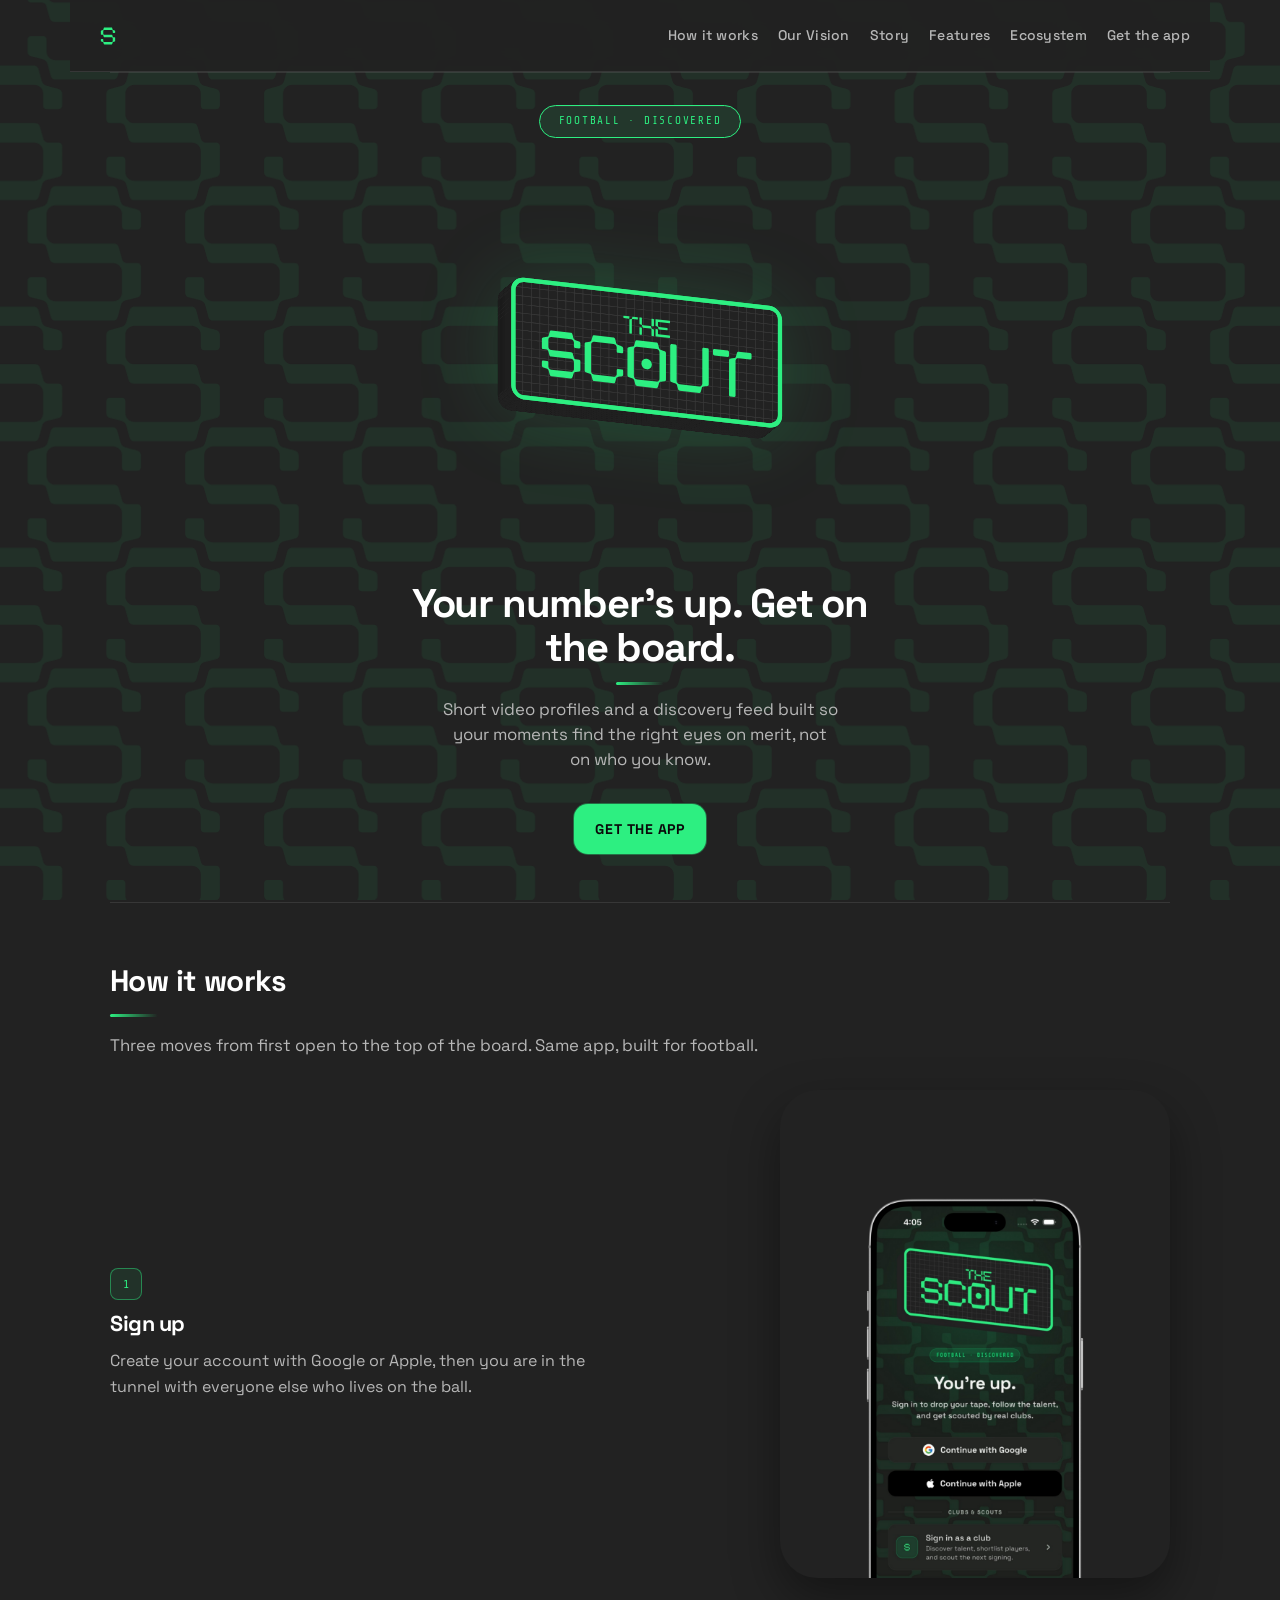
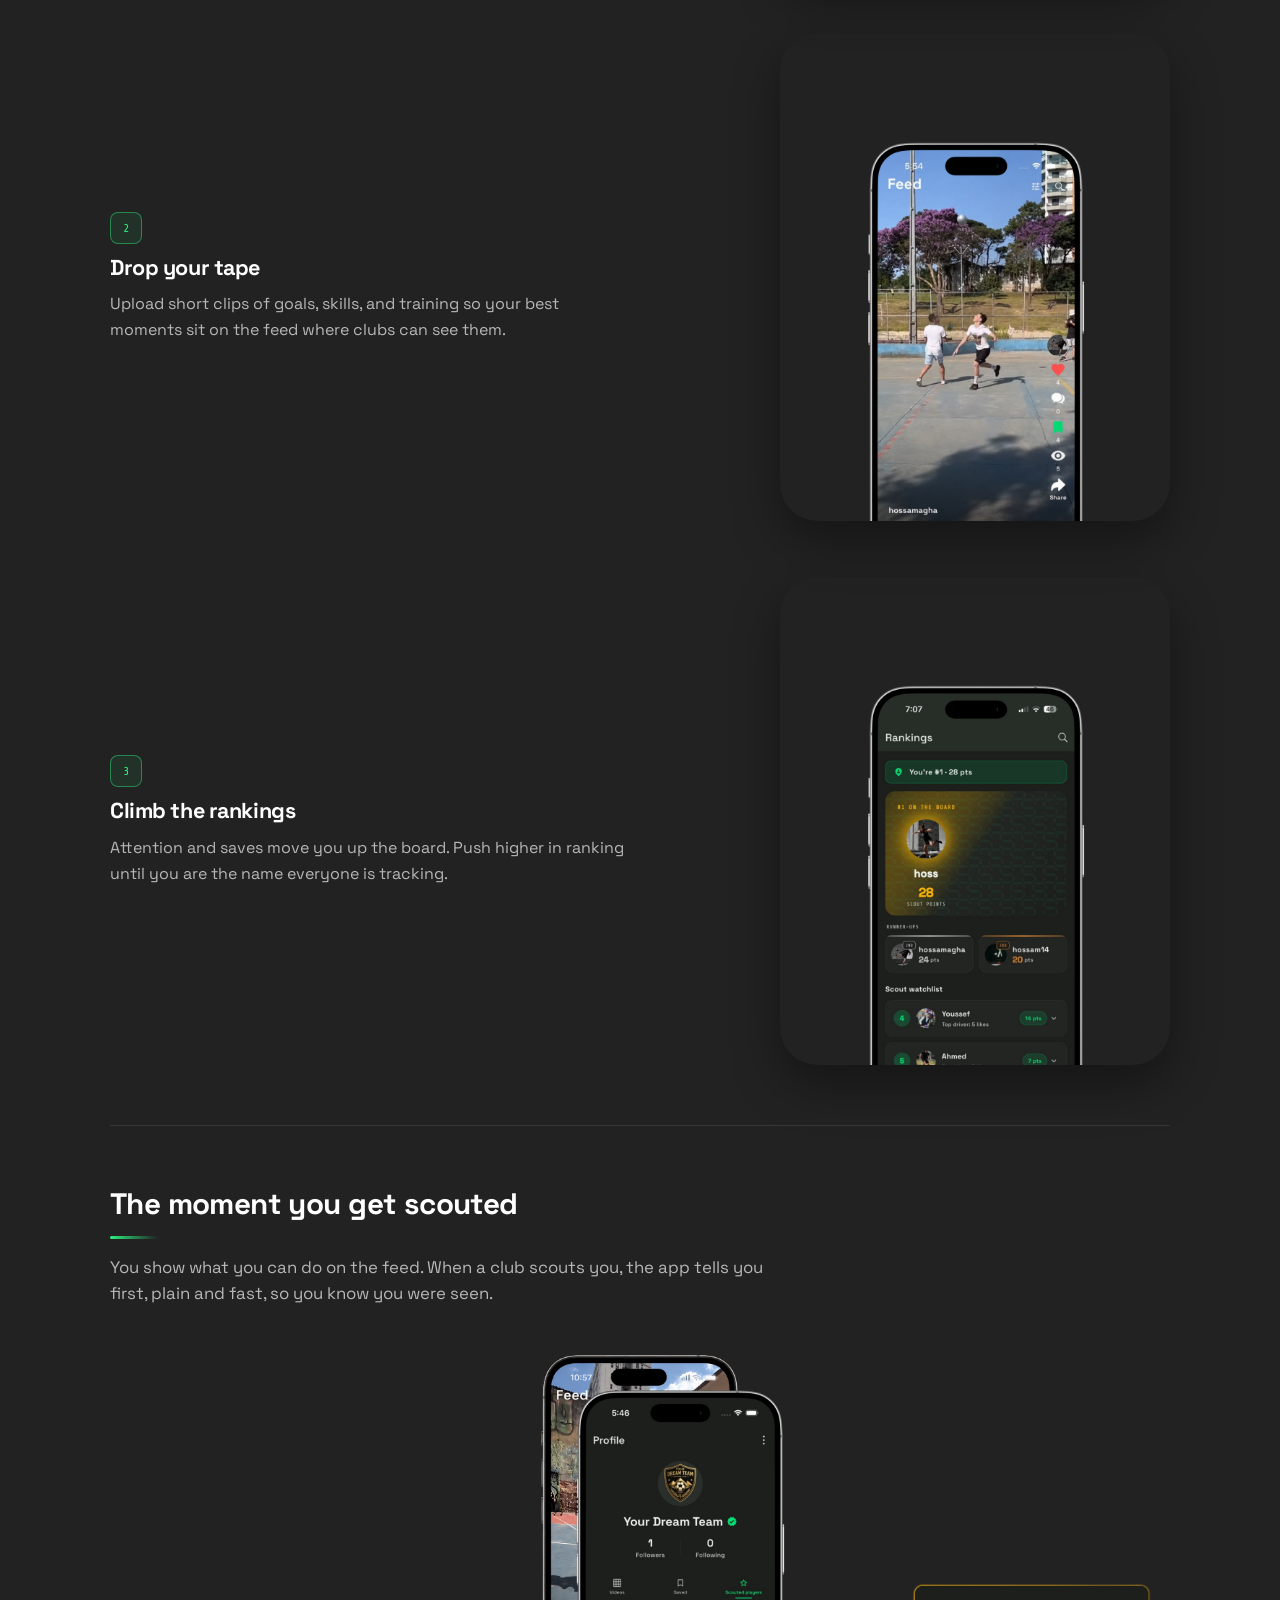
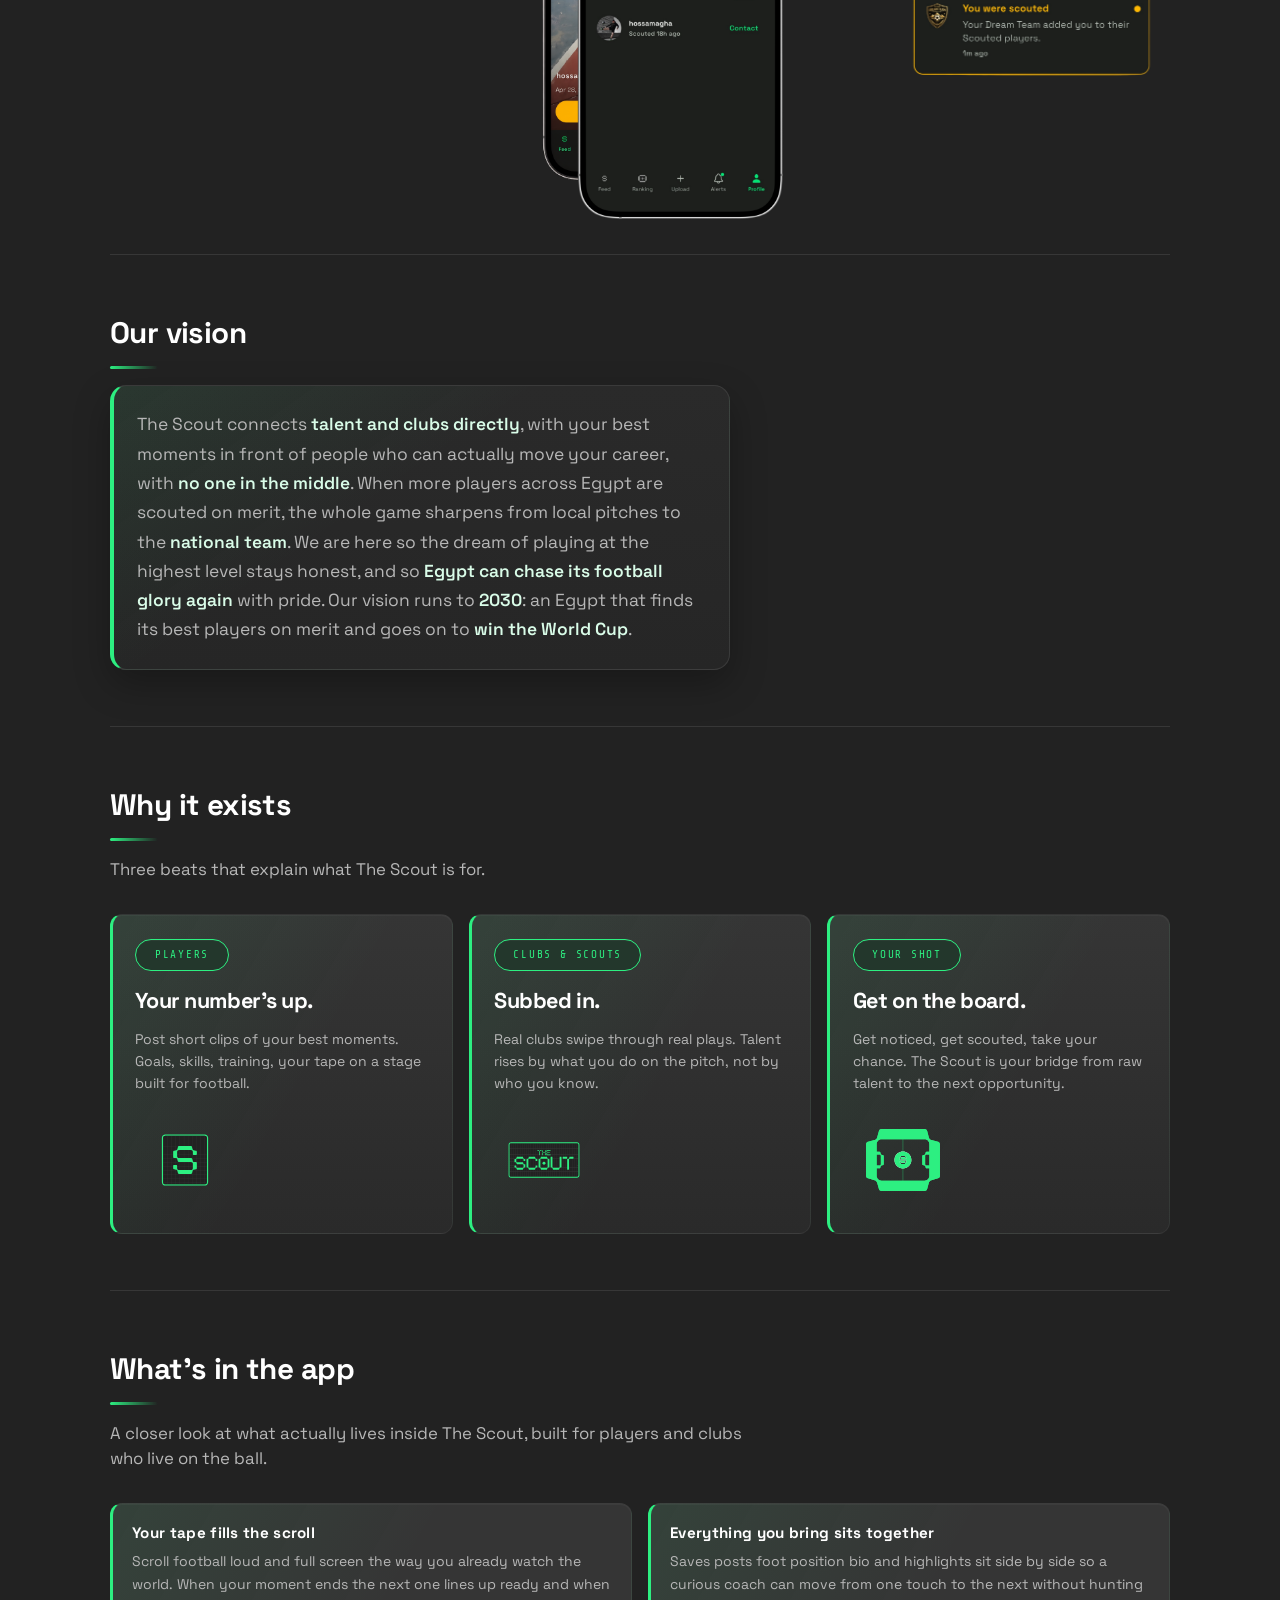
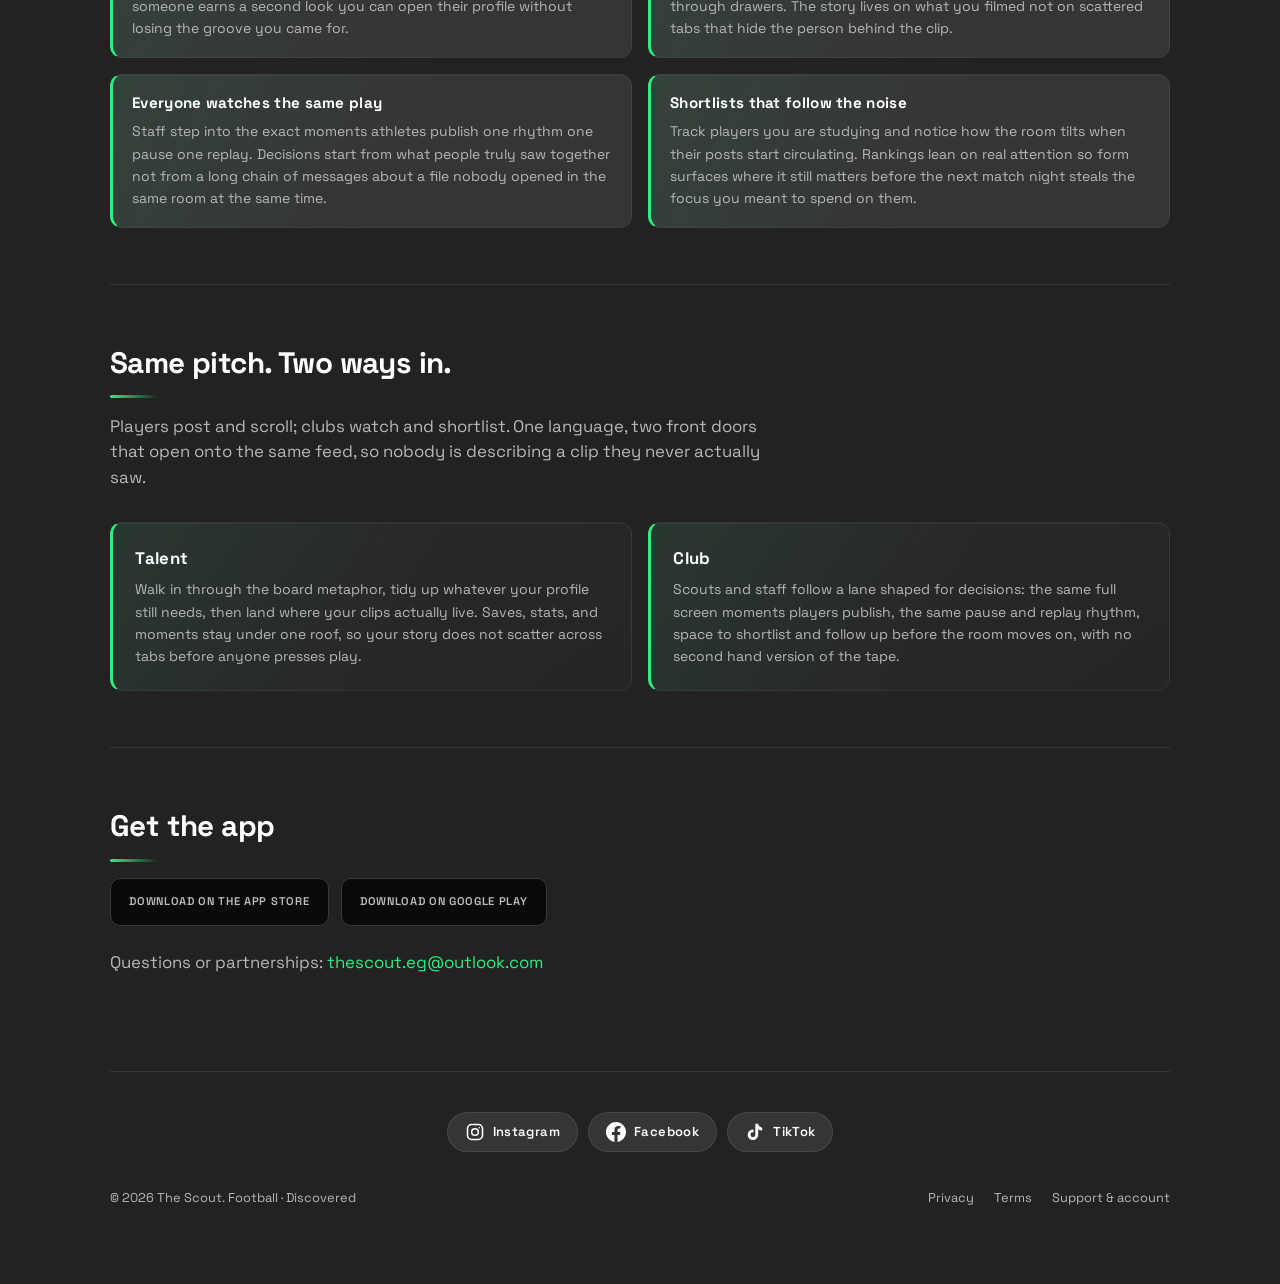
==== commit 7c4d7a85: "Update App Store and Google Play buttons" ====
--- a/index.html
+++ b/index.html
@@ -271,9 +271,11 @@
           Download on the App Store
         </a>
 
-        <span class="store-badge" title="Coming soon on Google Play" aria-disabled="true">
-          Google Play · Coming Soon
-        </span>
+        <a class="store-badge"
+          href="https://play.google.com/store/apps/details?id=com.thescout.app&pcampaignid=web_share" target="_blank"
+          rel="noopener noreferrer" title="Download The Scout Egypt on Google Play">
+          Download on Google Play
+        </a>
       </div>
 
       <p class="section__lede" style="margin-top: 1.5rem; margin-bottom: 0.5rem">
--- a/css/main.css
+++ b/css/main.css
@@ -635,11 +635,8 @@
   max-width: 100%;
   border-radius: 2.35rem;
   opacity: var(--tape-club, 0);
-  transform: translate(
-      calc((1 - var(--tape-club, 0)) * 46% + var(--tape-club, 0) * 11%),
-      calc((1 - var(--tape-club, 0)) * 36% + var(--tape-club, 0) * 8%)
-    )
-    scale(calc(0.94 + 0.06 * var(--tape-club, 0)));
+  transform: translate(calc((1 - var(--tape-club, 0)) * 46% + var(--tape-club, 0) * 11%),
+      calc((1 - var(--tape-club, 0)) * 36% + var(--tape-club, 0) * 8%)) scale(calc(0.94 + 0.06 * var(--tape-club, 0)));
 }
 
 .tape-scout-alert {
@@ -653,10 +650,8 @@
   max-width: calc(100% - 0.85rem);
   pointer-events: none;
   /* Slide R→L; +2px right and +10px down vs previous rest (single translate). */
-  transform: translate(
-    calc(2px + (1 - var(--tape-alert, 0)) * min(95vw, 320px)),
-    10px
-  );
+  transform: translate(calc(2px + (1 - var(--tape-alert, 0)) * min(95vw, 320px)),
+      10px);
 }
 
 .tape-scout-alert__img {
@@ -674,10 +669,8 @@
     width: min(292px, 72%);
     right: max(0.45%, 0.06rem);
     bottom: 0;
-    transform: translate(
-      calc(2px + (1 - var(--tape-alert, 0)) * min(90vw, 340px)),
-      10px
-    );
+    transform: translate(calc(2px + (1 - var(--tape-alert, 0)) * min(90vw, 340px)),
+        10px);
   }
 }
 
@@ -996,7 +989,7 @@
   letter-spacing: 0.06em;
   text-transform: uppercase;
   border: 1px solid #444;
-  cursor: not-allowed;
+  cursor: pointer !important;
   opacity: 0.7;
 }
 
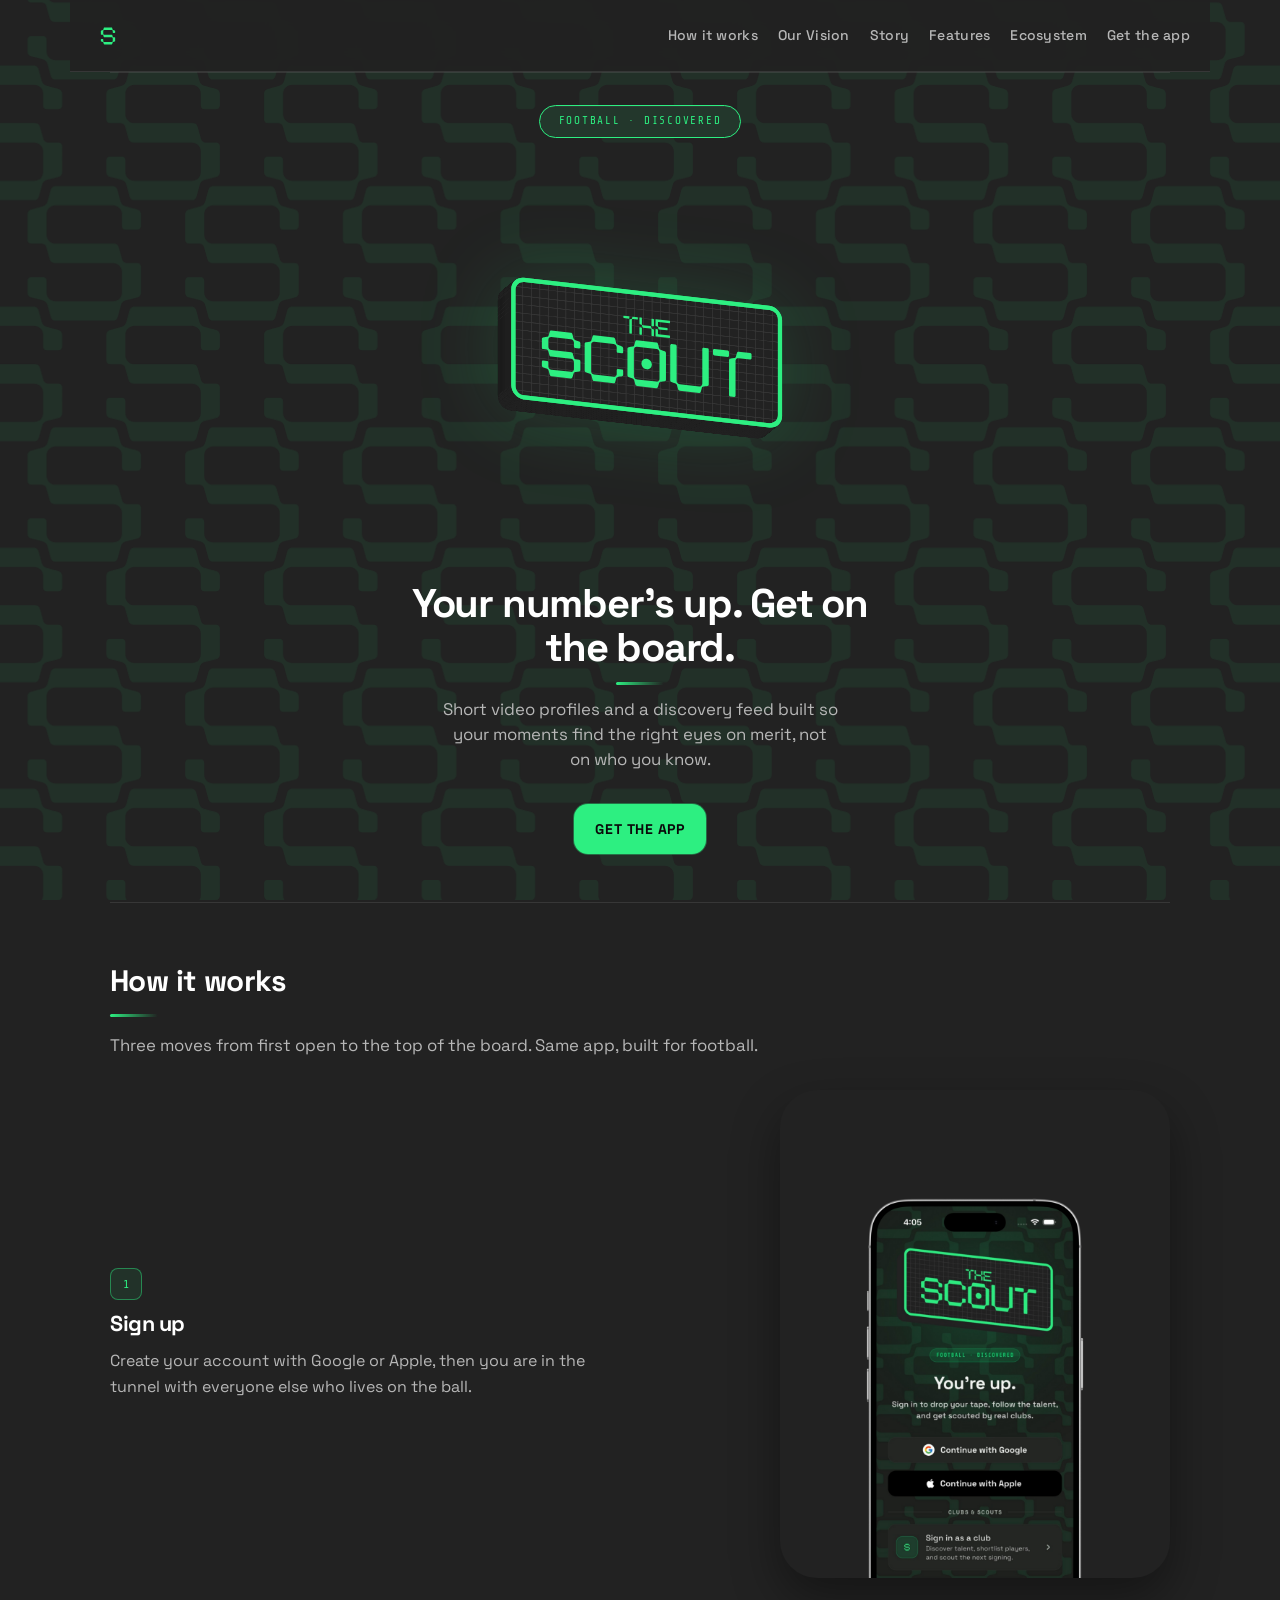
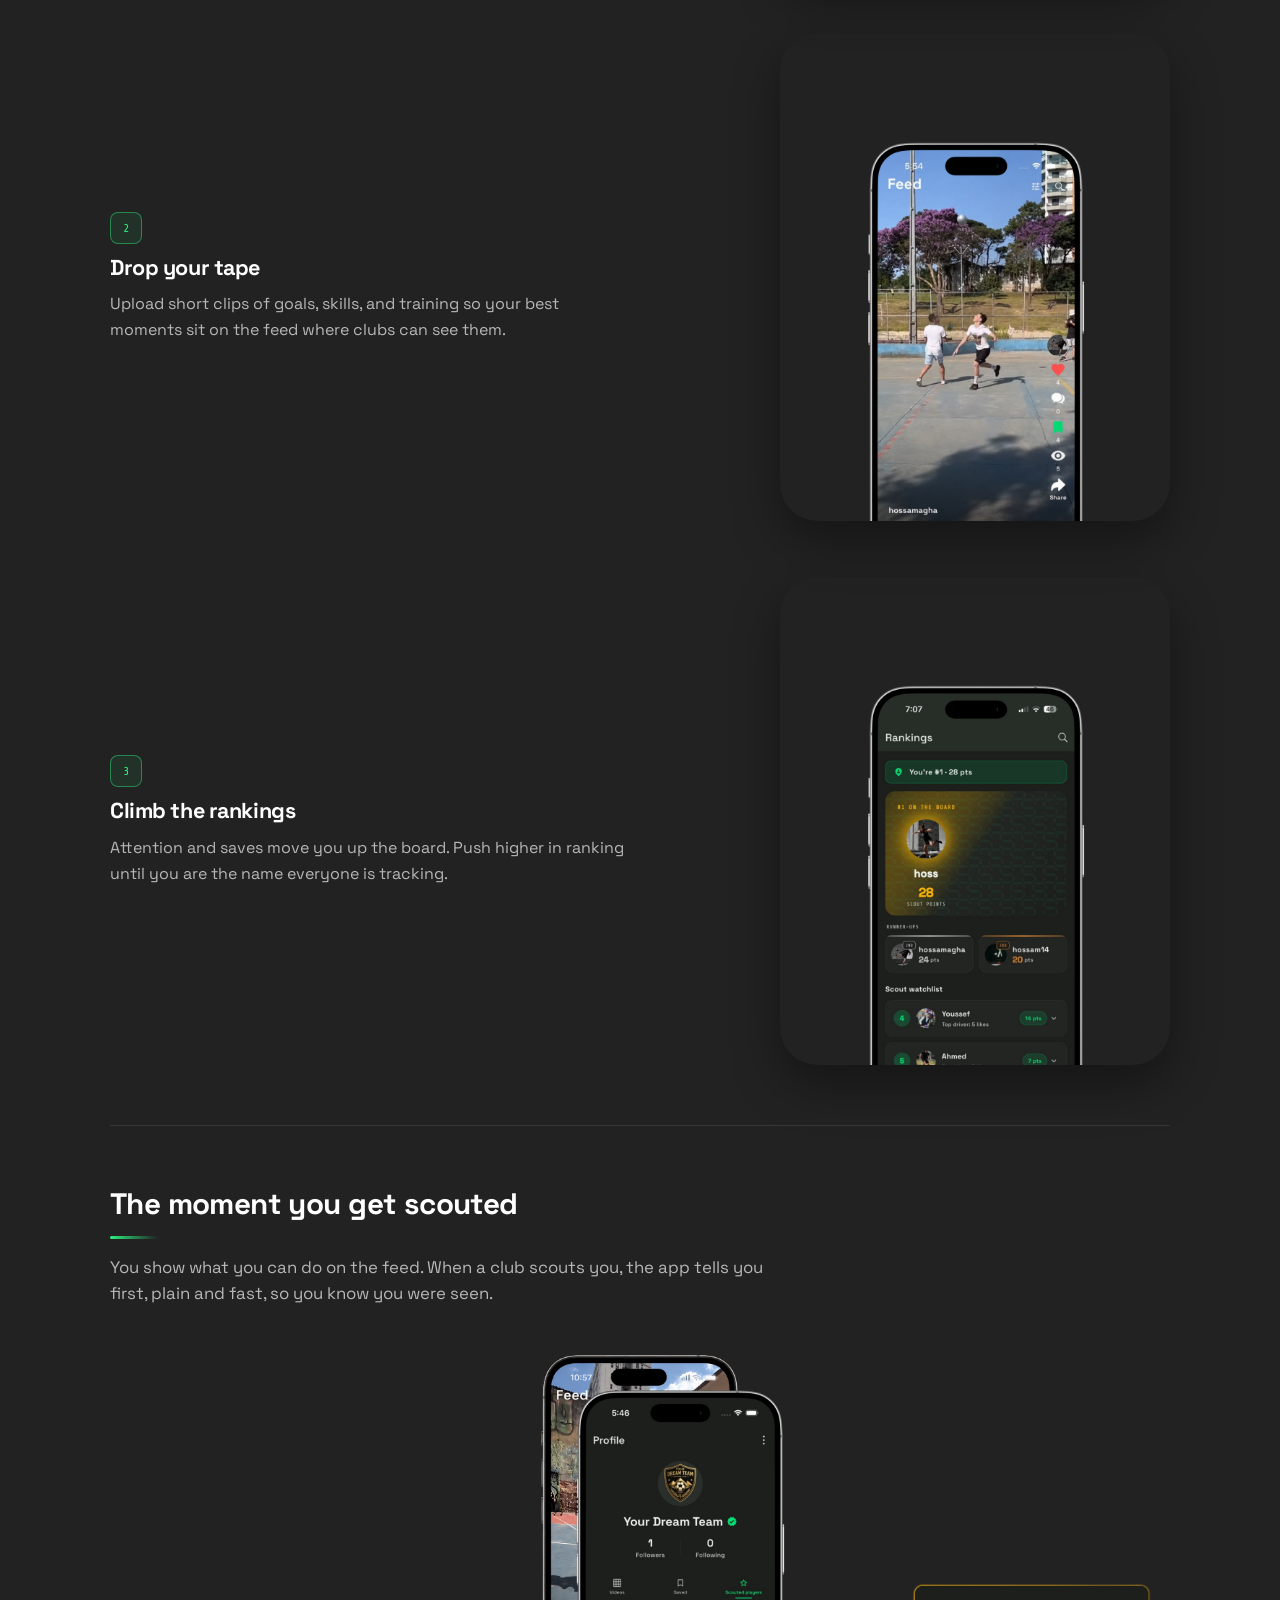
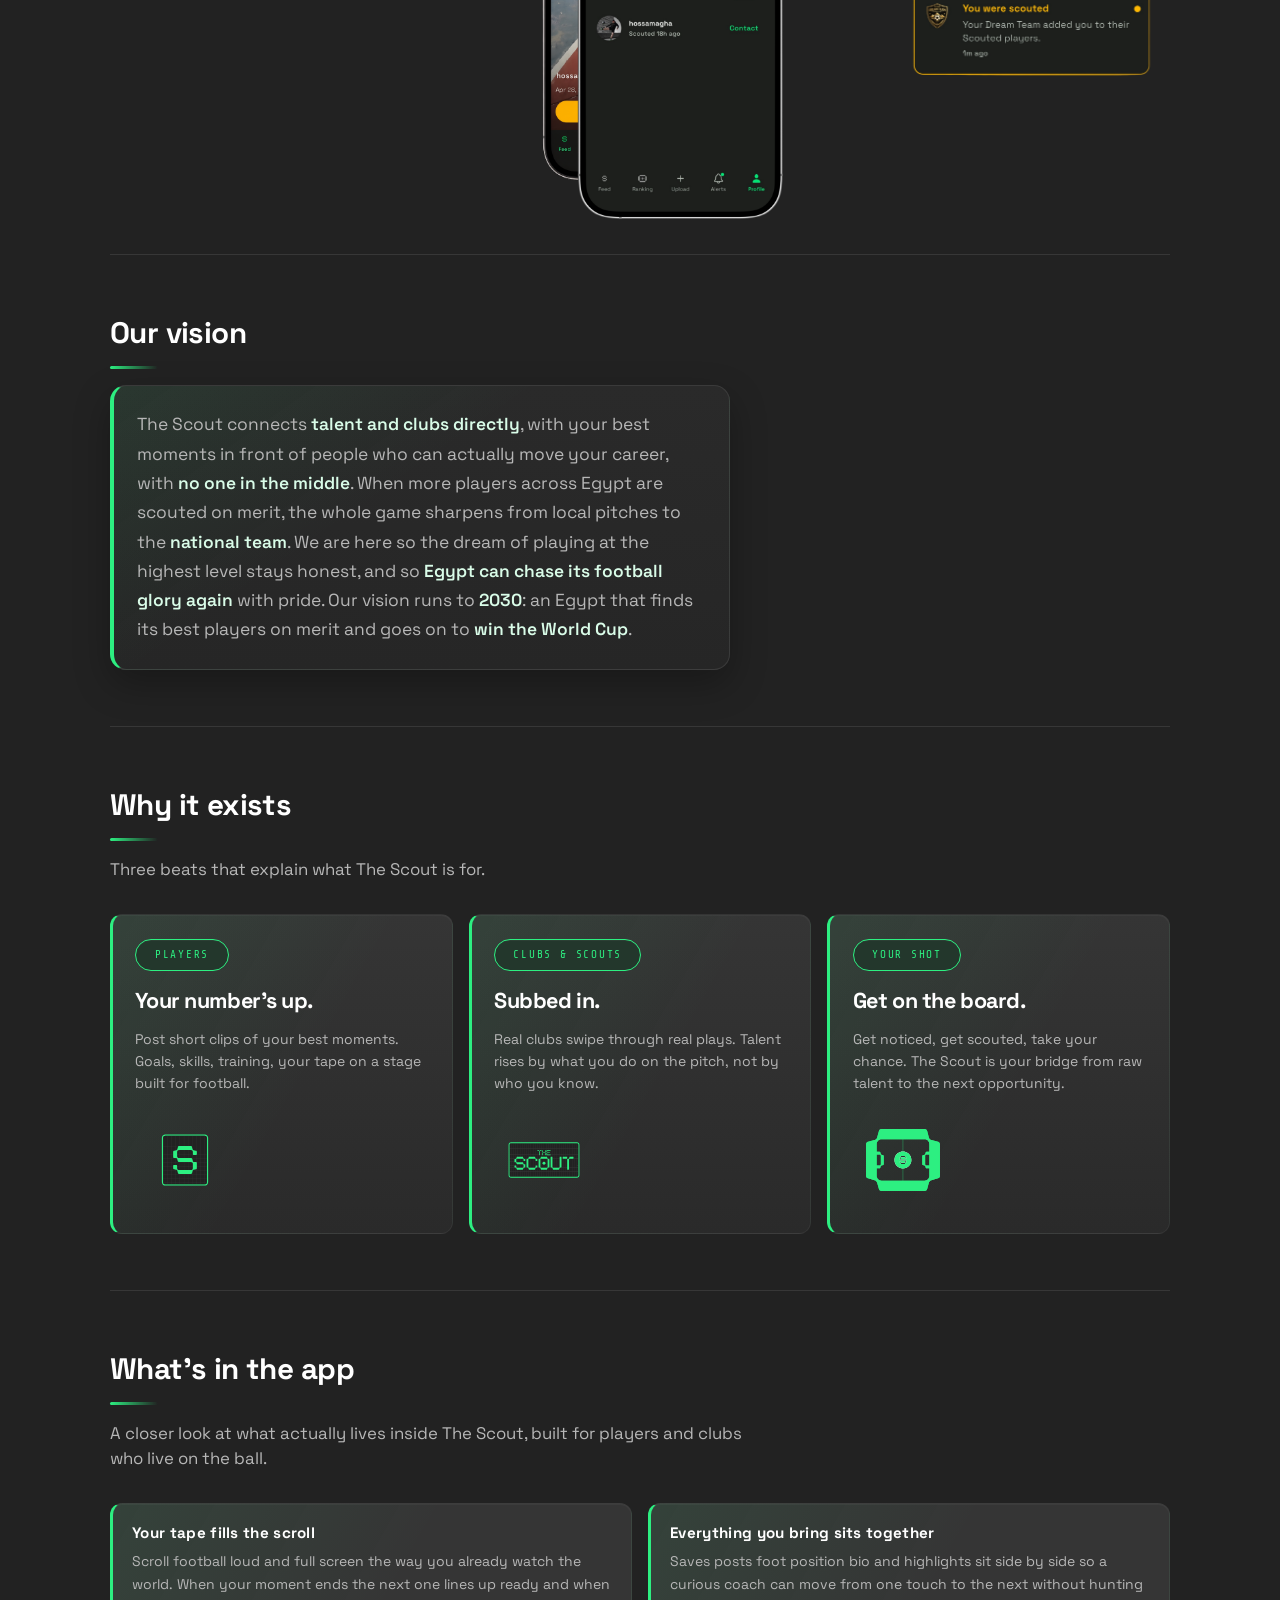
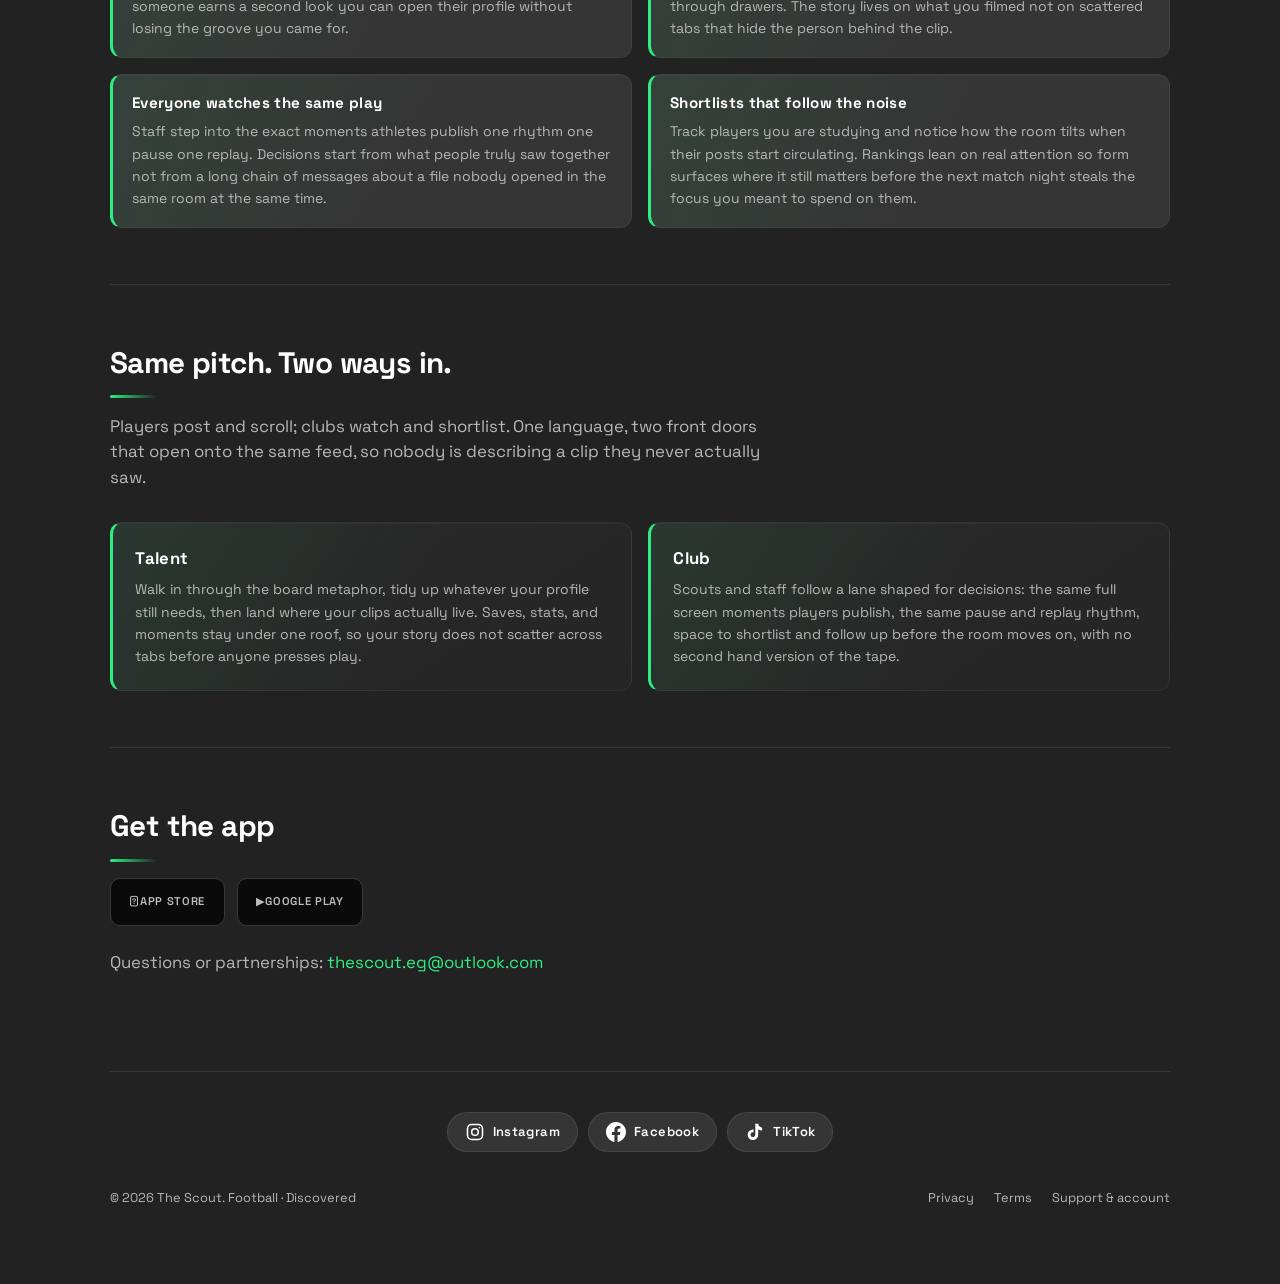
==== commit efb85941: "Update App Store and Google Play buttons" ====
--- a/index.html
+++ b/index.html
@@ -266,16 +266,20 @@
       <h2 id="get-title" class="section__title scroll-reveal">Get the app</h2>
 
       <div class="stores scroll-reveal" aria-label="Download the app">
+
         <a class="store-badge" href="https://apps.apple.com/eg/app/the-scout-egypt/id6778821277" target="_blank"
           rel="noopener noreferrer" title="Download The Scout Egypt on App Store">
-          Download on the App Store
+          <span aria-hidden="true"></span>
+          <span>App Store</span>
         </a>
 
         <a class="store-badge"
           href="https://play.google.com/store/apps/details?id=com.thescout.app&pcampaignid=web_share" target="_blank"
           rel="noopener noreferrer" title="Download The Scout Egypt on Google Play">
-          Download on Google Play
+          <span aria-hidden="true">▶</span>
+          <span>Google Play</span>
         </a>
+
       </div>
 
       <p class="section__lede" style="margin-top: 1.5rem; margin-bottom: 0.5rem">
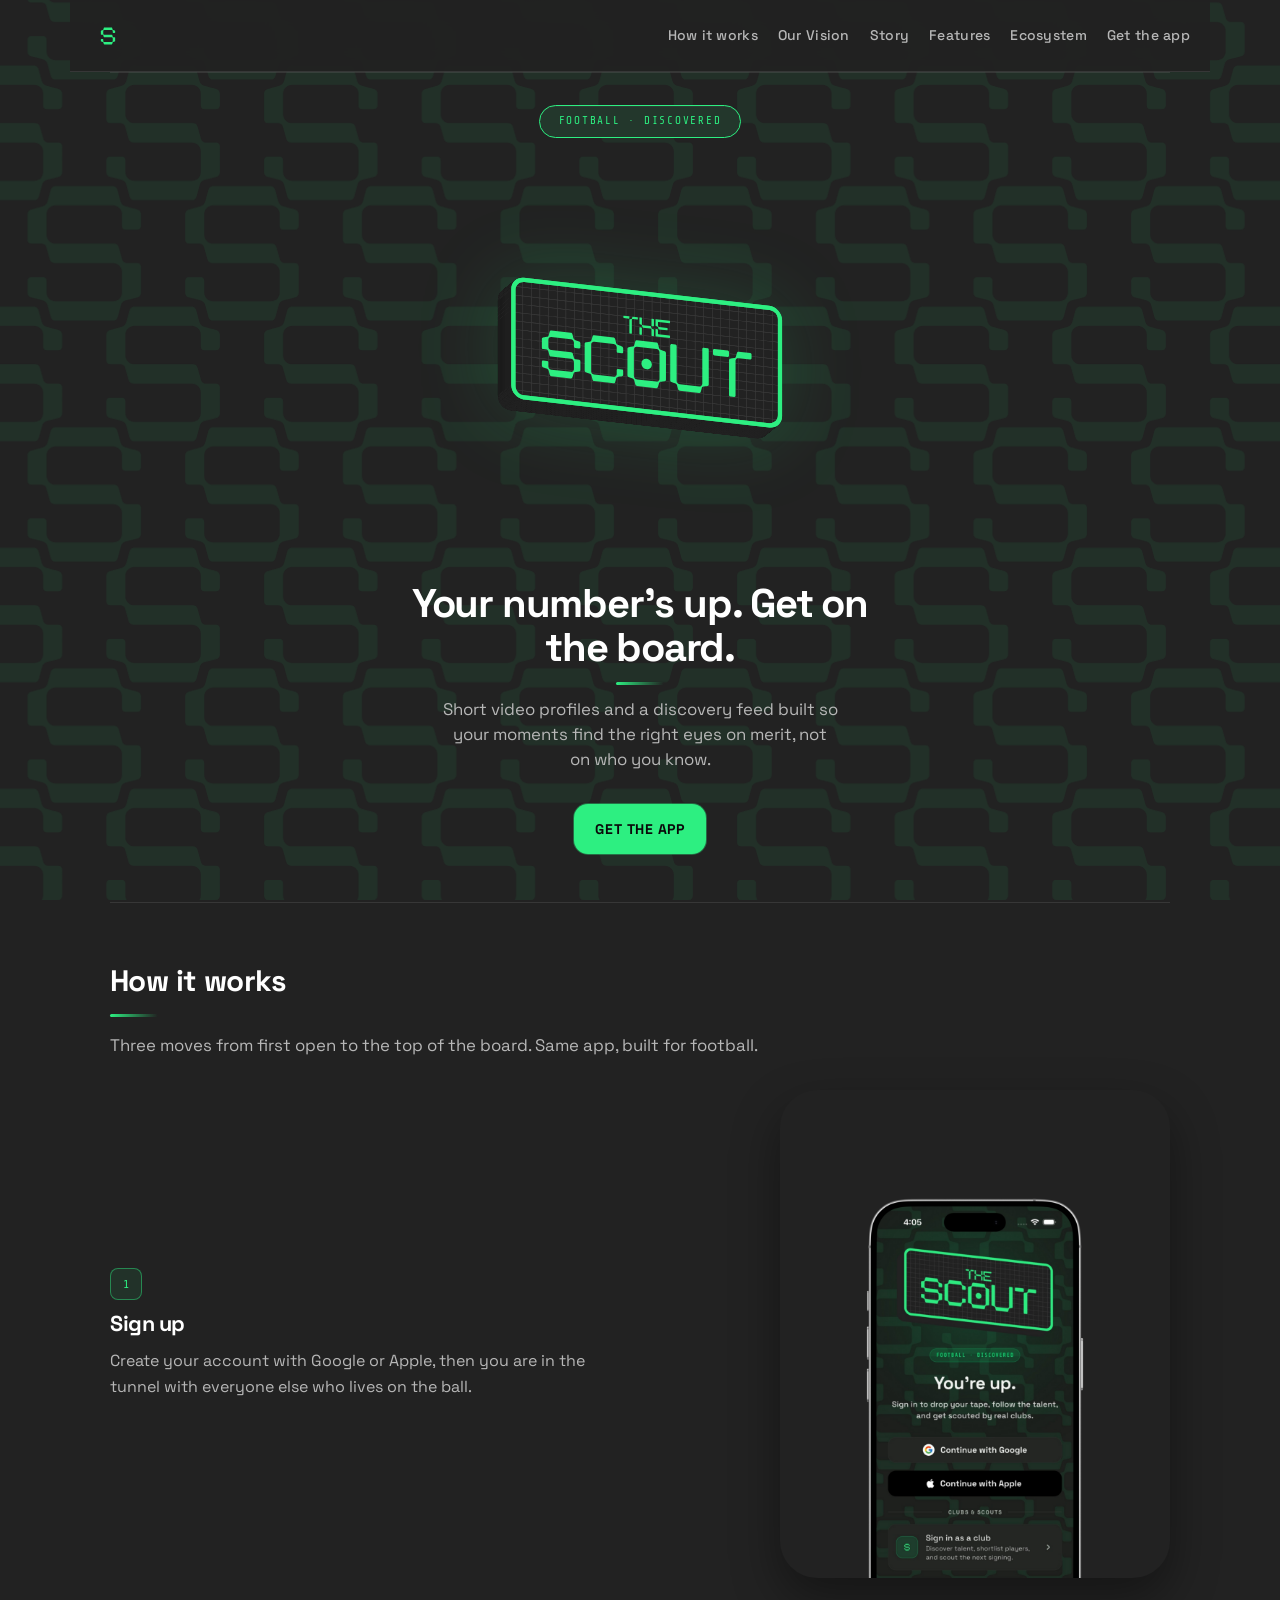
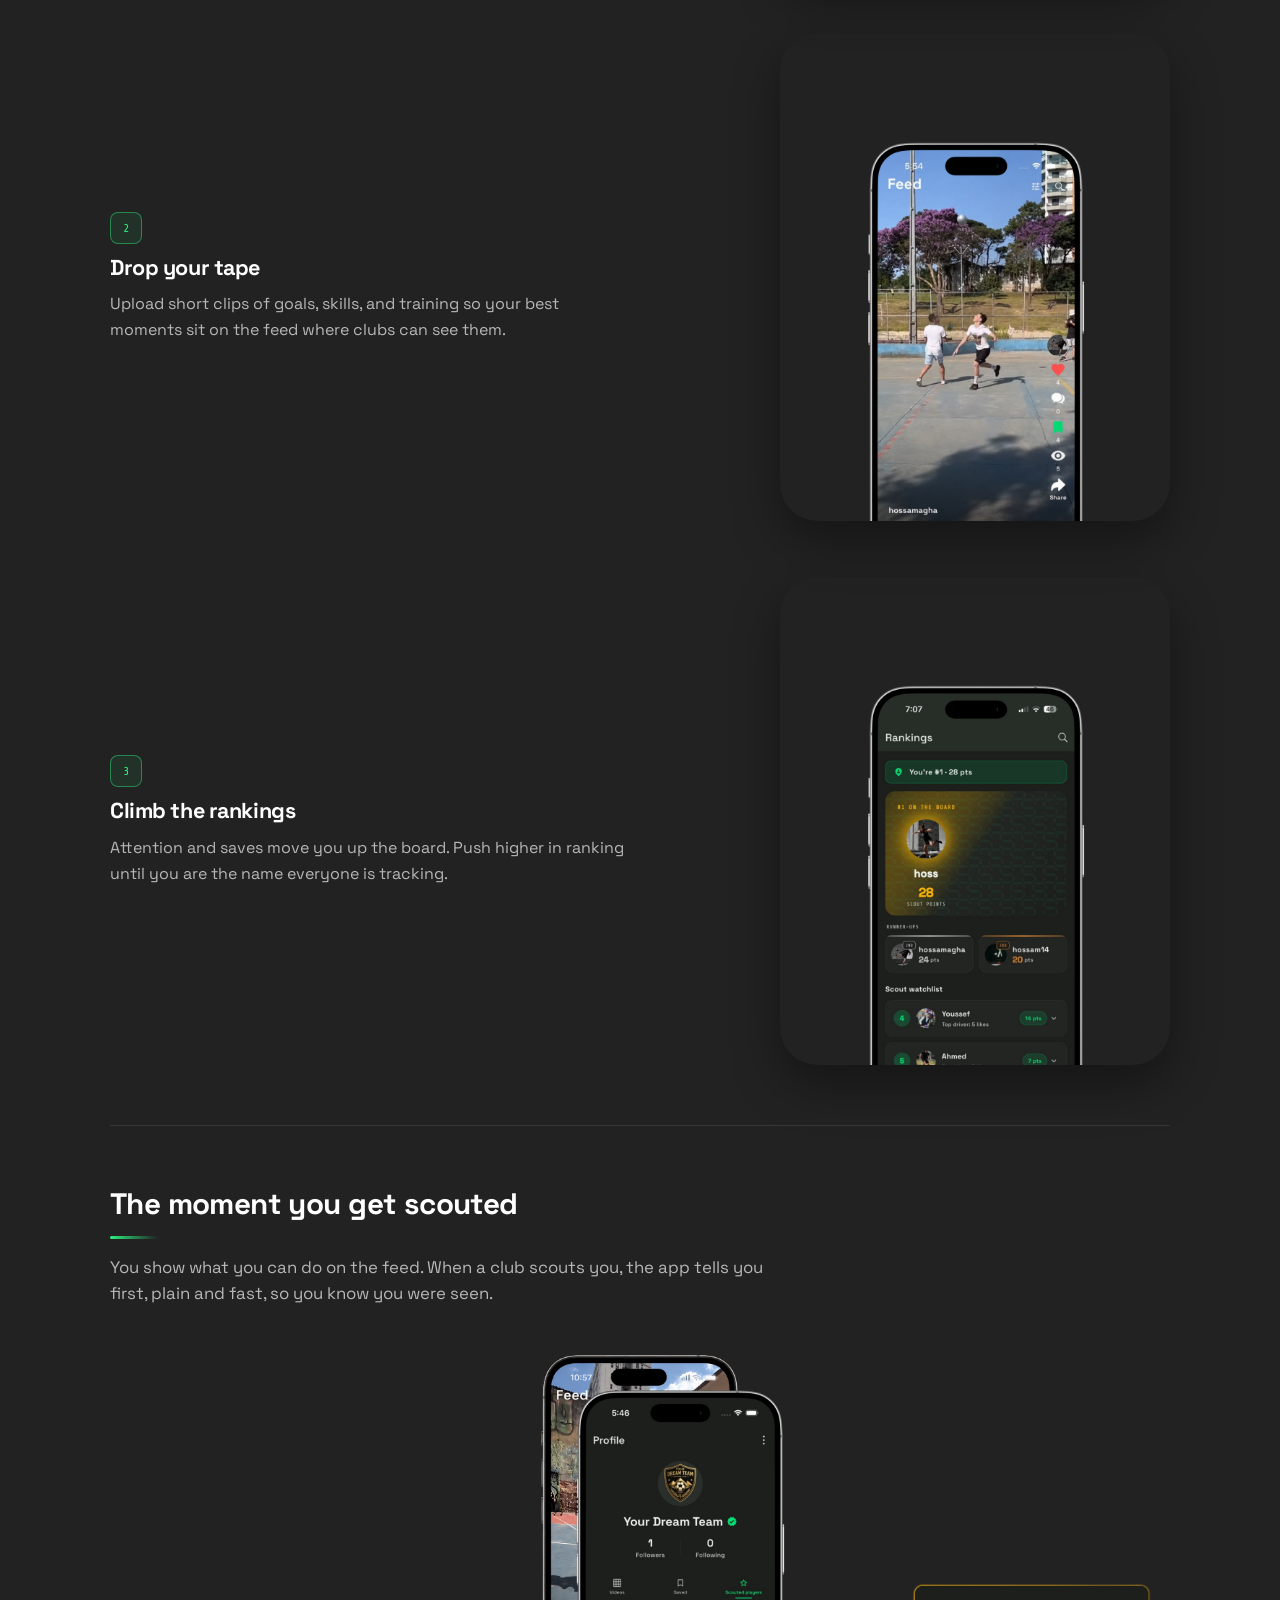
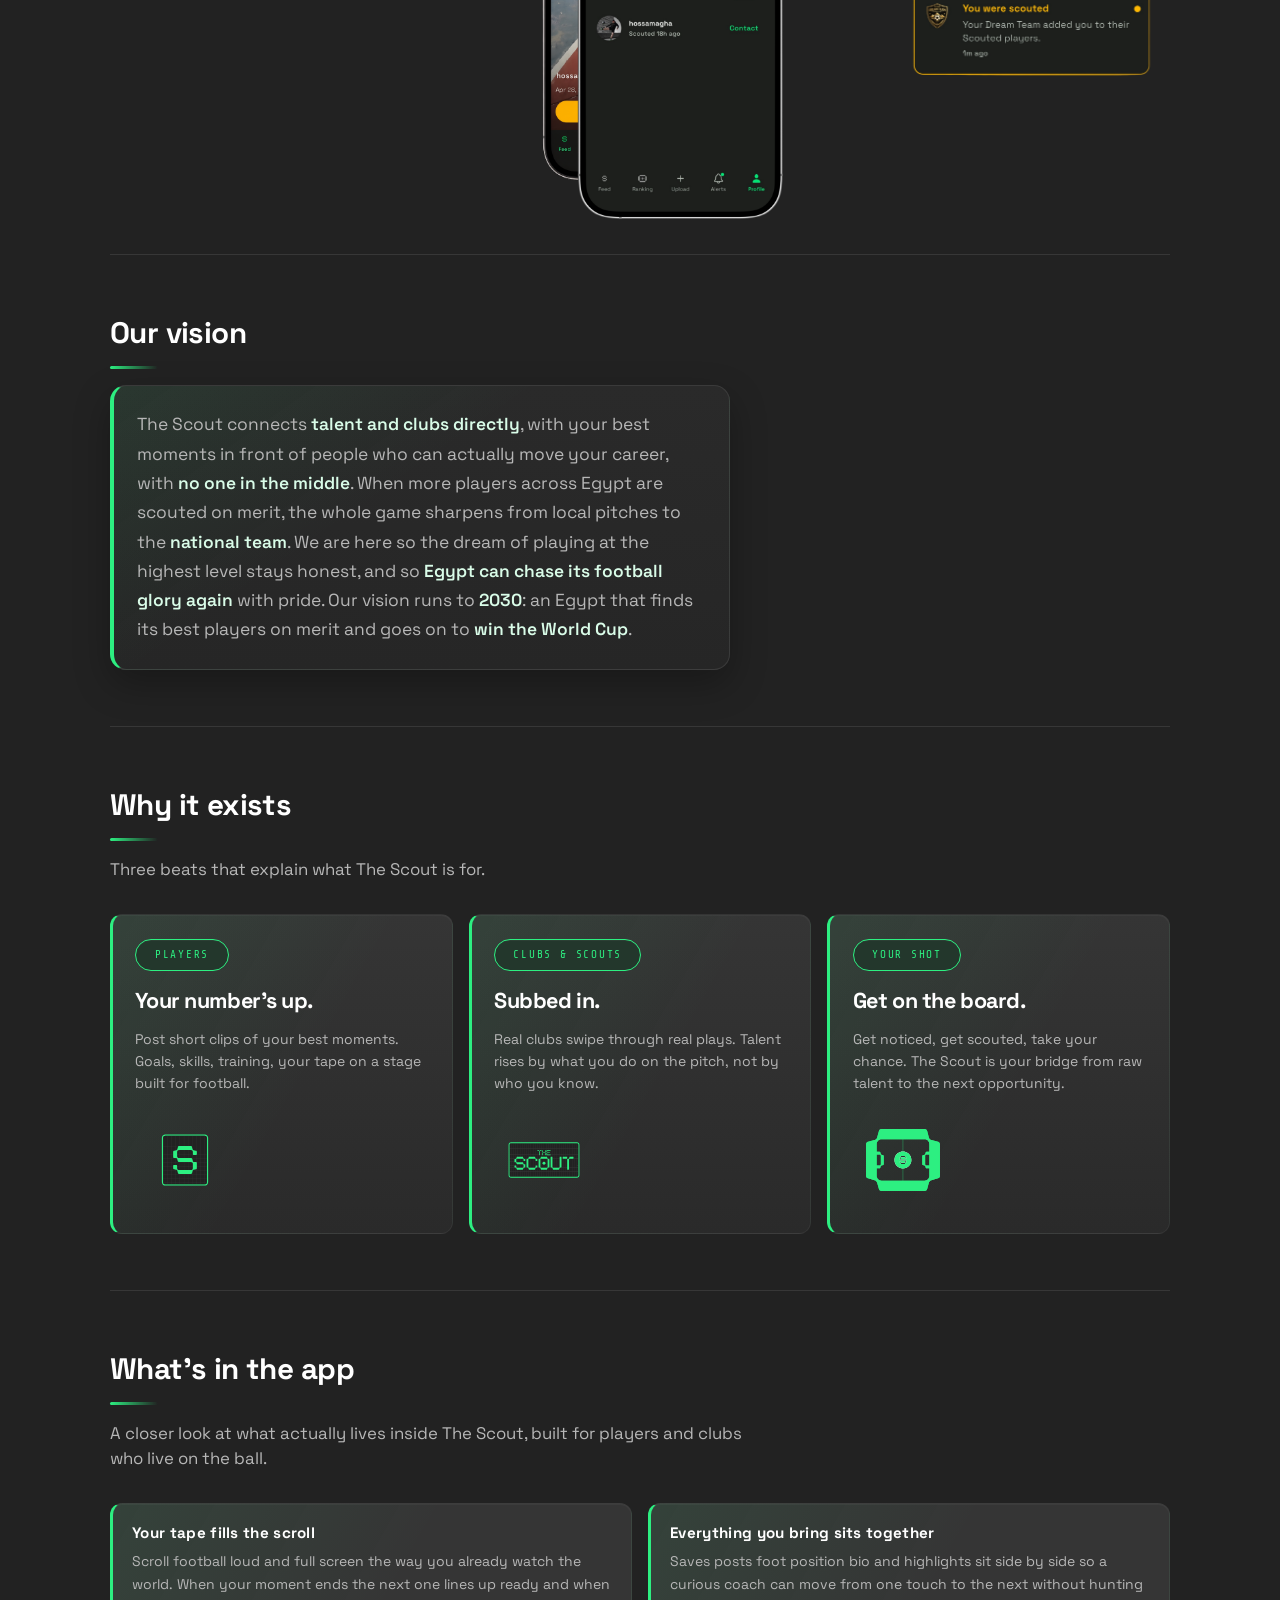
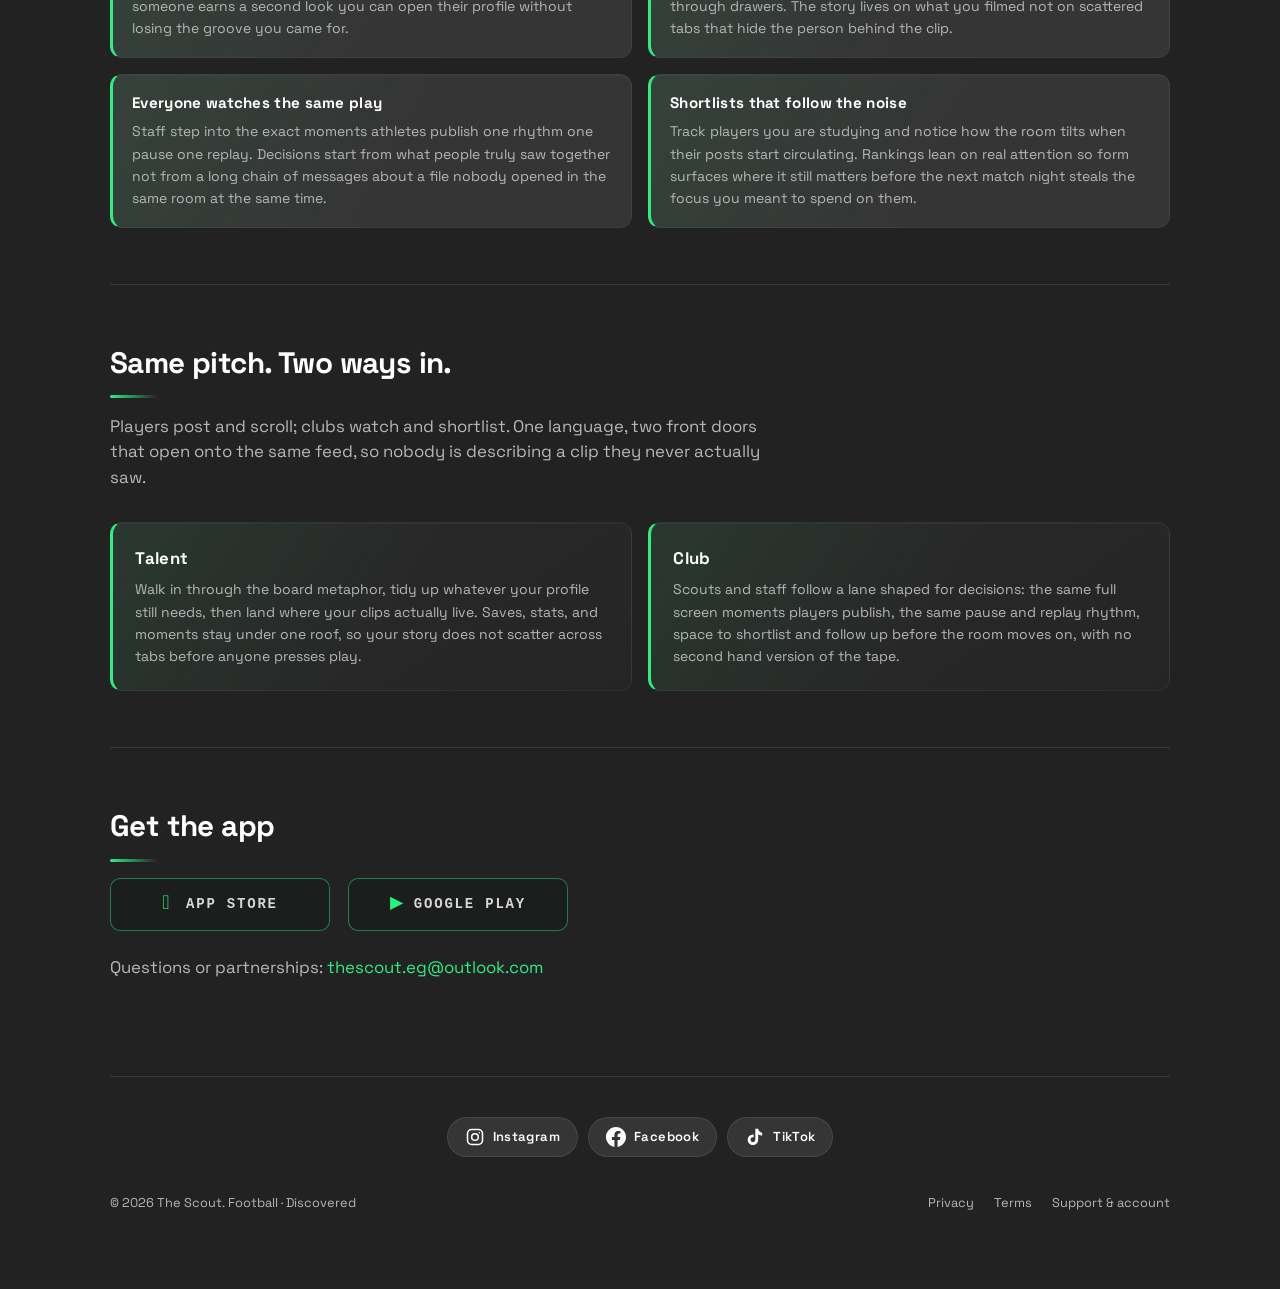
==== commit 230d5caf: "Update App Store and Google Play buttons" ====
--- a/index.html
+++ b/index.html
@@ -268,14 +268,14 @@
       <div class="stores scroll-reveal" aria-label="Download the app">
 
         <a class="store-badge" href="https://apps.apple.com/eg/app/the-scout-egypt/id6778821277" target="_blank"
-          rel="noopener noreferrer" title="Download The Scout Egypt on App Store">
+          rel="noopener noreferrer">
           <span aria-hidden="true"></span>
           <span>App Store</span>
         </a>
 
         <a class="store-badge"
           href="https://play.google.com/store/apps/details?id=com.thescout.app&pcampaignid=web_share" target="_blank"
-          rel="noopener noreferrer" title="Download The Scout Egypt on Google Play">
+          rel="noopener noreferrer">
           <span aria-hidden="true">▶</span>
           <span>Google Play</span>
         </a>
--- a/css/main.css
+++ b/css/main.css
@@ -972,25 +972,90 @@
 .stores {
   display: flex;
   flex-wrap: wrap;
-  gap: 0.75rem;
-  margin-top: 0.5rem;
+  gap: 18px;
+  align-items: center;
 }
 
 .store-badge {
+  position: relative;
+
   display: inline-flex;
   align-items: center;
-  min-height: 48px;
-  padding: 0 1.15rem;
-  background: #000;
-  color: #fff;
+  justify-content: center;
+  gap: 10px;
+
+  min-width: 220px;
+  padding: 15px 24px;
+
+  background: rgba(28, 31, 30, 0.92);
+
+  border: 1px solid rgba(37, 242, 125, 0.45);
   border-radius: 10px;
-  font-size: 0.7rem;
+
+  color: #d7d7d7;
+  text-decoration: none;
+
+  font-family: monospace;
+  font-size: 14px;
   font-weight: 600;
-  letter-spacing: 0.06em;
+  letter-spacing: 1.8px;
   text-transform: uppercase;
-  border: 1px solid #444;
-  cursor: pointer !important;
-  opacity: 0.7;
+
+  cursor: pointer;
+
+  transition:
+    color 0.25s ease,
+    background 0.25s ease,
+    border-color 0.25s ease,
+    box-shadow 0.25s ease,
+    transform 0.25s ease;
+}
+
+/* Small green accent line */
+.store-badge::before {
+  content: "";
+  position: absolute;
+  left: 12px;
+  right: 12px;
+  bottom: -1px;
+
+  height: 2px;
+
+  background: #25f27d;
+  transform: scaleX(0);
+  transform-origin: center;
+
+  transition: transform 0.25s ease;
+}
+
+/* Icon */
+.store-badge span:first-child {
+  color: #25f27d;
+  font-size: 20px;
+  line-height: 1;
+}
+
+/* Hover */
+.store-badge:hover {
+  color: #25f27d;
+
+  background: rgba(37, 242, 125, 0.07);
+
+  border-color: #25f27d;
+
+  box-shadow:
+    0 0 10px rgba(37, 242, 125, 0.20),
+    0 0 25px rgba(37, 242, 125, 0.10);
+
+  transform: translateY(-2px);
+}
+
+.store-badge:hover::before {
+  transform: scaleX(1);
+}
+
+.store-badge:active {
+  transform: translateY(0);
 }
 
 /* —— Footer —— */
